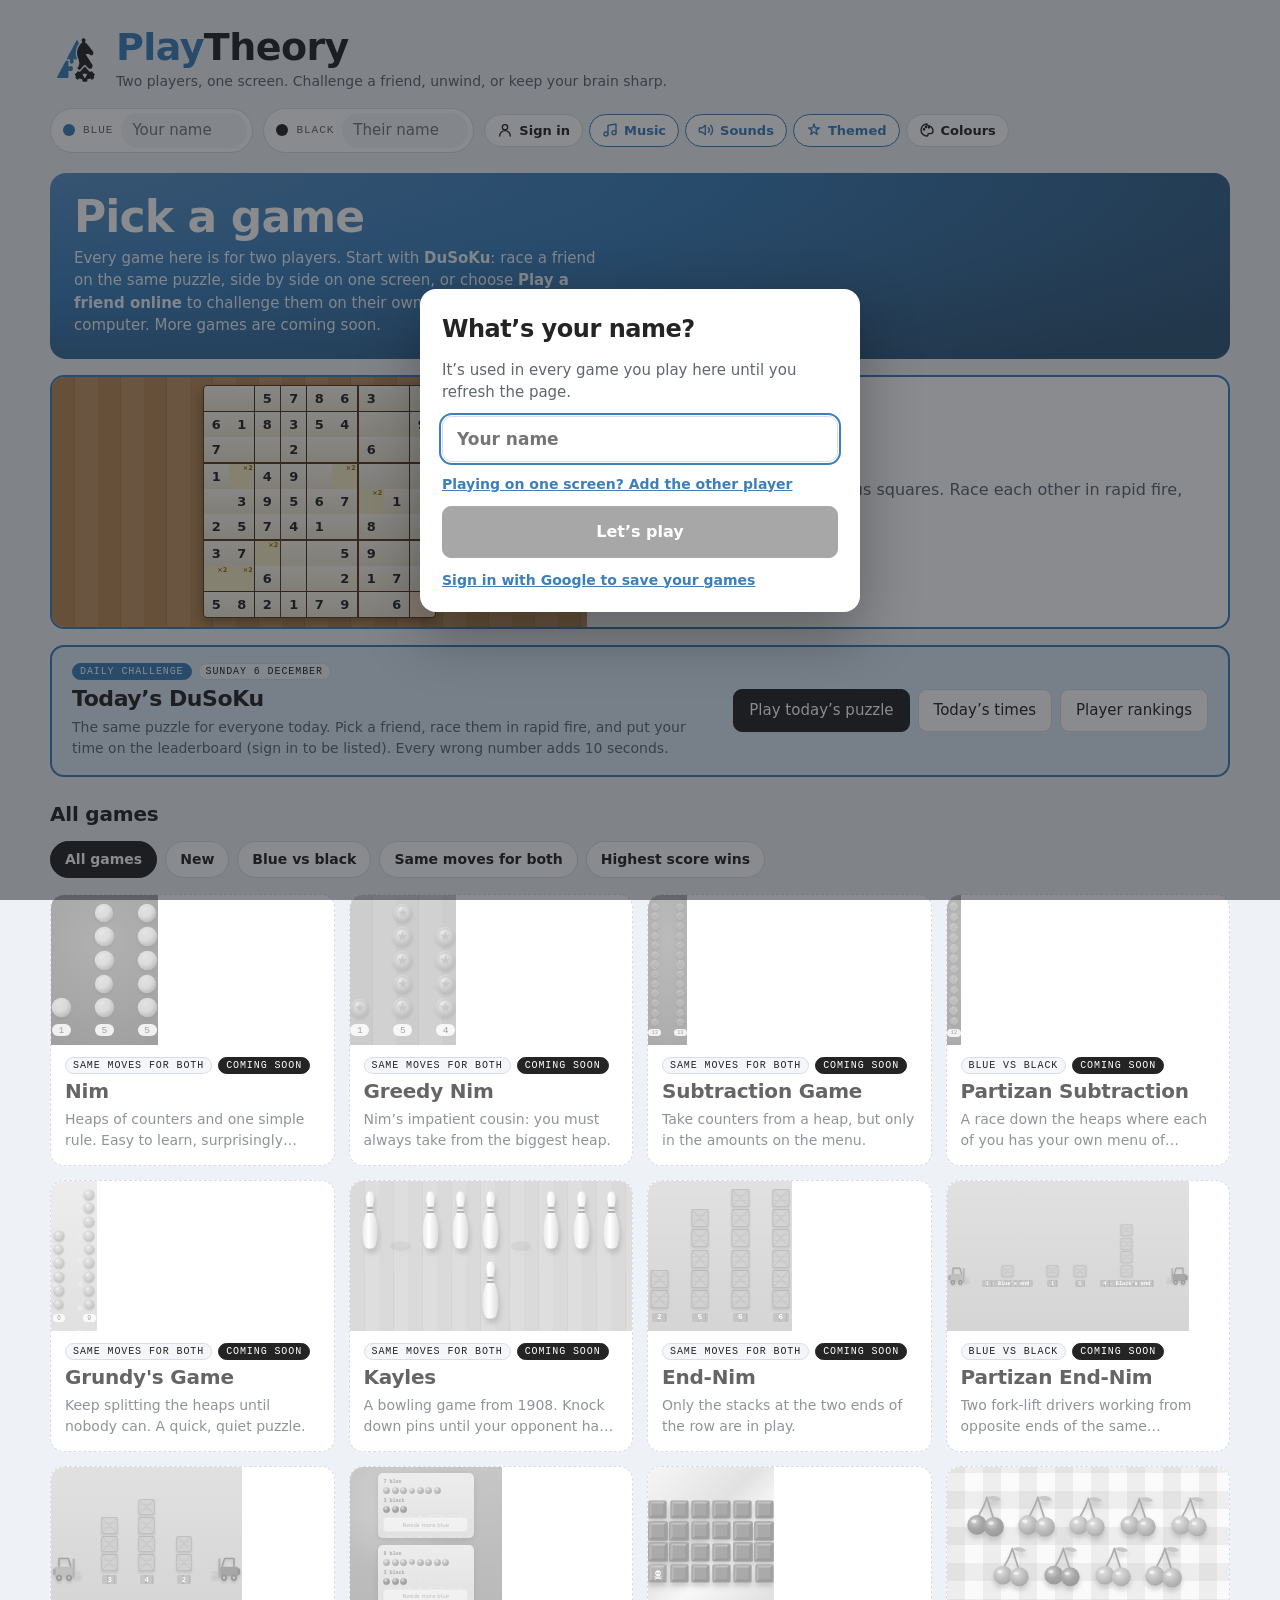
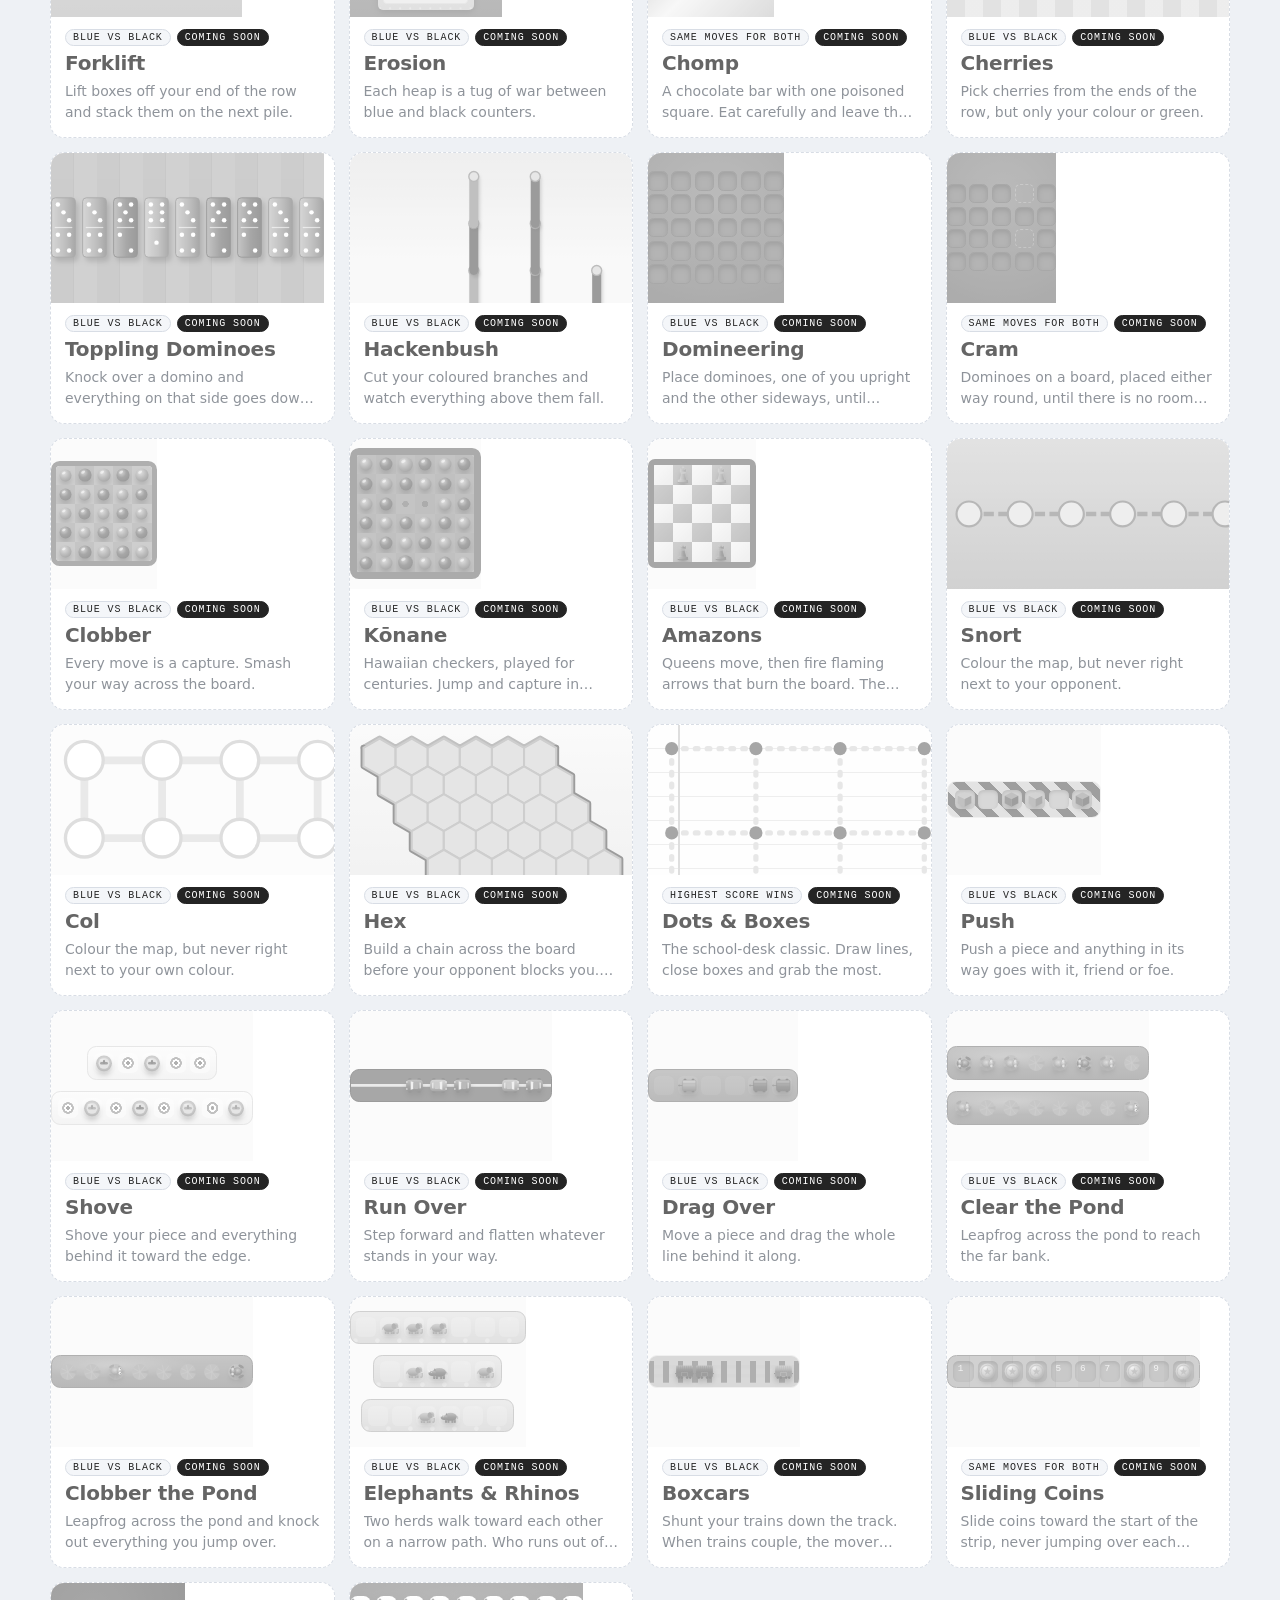
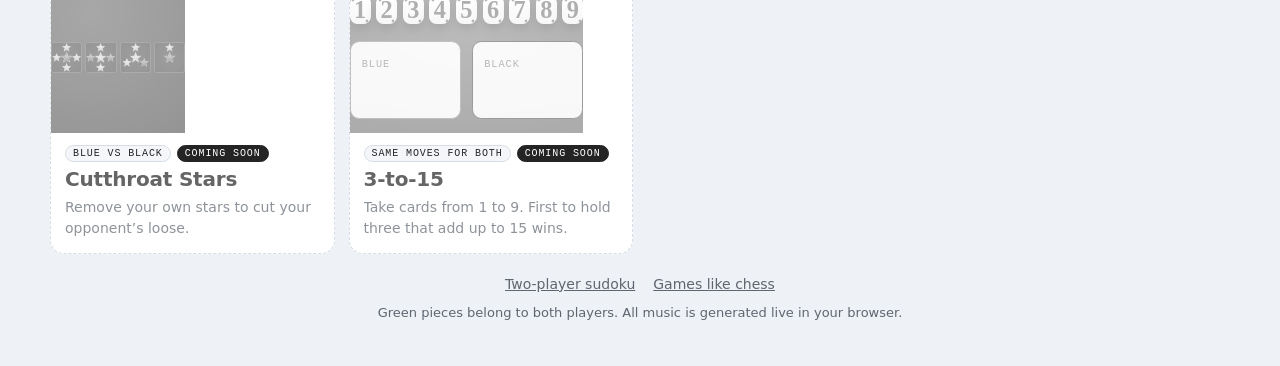
==== index.html @ 3b946e28 "Bump cache version Co-Authored-By: Claude Opus 5.5 <noreply@anthropic.com>" ====
<!doctype html>
<html lang="en">
<head>
<meta charset="utf-8">
<meta http-equiv="Content-Security-Policy" content="default-src 'self'; script-src 'self' https://cdn.jsdelivr.net/npm/firebase@10.12.2/ https://apis.google.com https://*.firebasedatabase.app https://www.google.com/recaptcha/ https://www.gstatic.com/recaptcha/; style-src 'self' 'unsafe-inline' https://fonts.googleapis.com; font-src https://fonts.gstatic.com; img-src 'self' data: blob: https://*.googleusercontent.com; connect-src 'self' https://*.googleapis.com https://*.firebasedatabase.app wss://*.firebasedatabase.app https://content-firebaseappcheck.googleapis.com; frame-src https://*.firebasedatabase.app https://www.google.com/recaptcha/ https://play-theory.firebaseapp.com https://apis.google.com; object-src 'none'; base-uri 'self'; form-action 'self'">
<meta name="viewport" content="width=device-width, initial-scale=1, viewport-fit=cover">
<title>PlayTheory: Multiplayer Sudoku and Two-Player Strategy Games Online</title>
<meta name="description" content="Play DuSoKu free: a two-player sudoku where you race a friend on the same puzzle, on one screen or online with a link. No sign-up. More strategy games coming soon.">
<link rel="canonical" href="https://playtheoryhq.com/">
<meta name="theme-color" content="#3C7FBC">
<meta property="og:type" content="website">
<meta property="og:site_name" content="PlayTheory">
<meta property="og:url" content="https://playtheoryhq.com/">
<meta property="og:title" content="PlayTheory: play sudoku against a friend">
<meta property="og:description" content="DuSoKu is a free two-player sudoku. Race a friend on the same puzzle, on one screen or online with a link.">
<meta property="og:image" content="https://playtheoryhq.com/og-image.png">
<meta property="og:image:width" content="1200">
<meta property="og:image:height" content="630">
<meta property="og:image:alt" content="A DuSoKu board with blue and black numbers from two players">
<meta name="twitter:card" content="summary_large_image">
<link rel="icon" href="/favicon.ico" sizes="48x48">
<link rel="icon" type="image/svg+xml" href="/favicon.svg">
<link rel="icon" type="image/png" href="/icon-192.png" sizes="192x192">
<link rel="apple-touch-icon" href="/apple-touch-icon.png">
<link rel="manifest" href="/site.webmanifest">
<script type="application/ld+json">
{"@context":"https://schema.org","@graph":[
 {"@type":"WebSite","@id":"https://playtheoryhq.com/#website","name":"PlayTheory","alternateName":["PlayTheory HQ","Play Theory","playtheoryhq.com"],"url":"https://playtheoryhq.com/","publisher":{"@id":"https://playtheoryhq.com/#org"}},
 {"@type":"Organization","@id":"https://playtheoryhq.com/#org","name":"PlayTheory","alternateName":"PlayTheory HQ","url":"https://playtheoryhq.com/","logo":{"@type":"ImageObject","url":"https://playtheoryhq.com/icon-512.png","width":512,"height":512}},
 {"@type":"VideoGame","name":"DuSoKu","url":"https://playtheoryhq.com/duo-sudoku/","description":"A free two-player sudoku. Race a friend on the same puzzle, on one screen or online with a link.","image":"https://playtheoryhq.com/img/duo-sudoku.png","gamePlatform":"Web browser","applicationCategory":"Game","playMode":"MultiPlayer","offers":{"@type":"Offer","price":"0","priceCurrency":"USD"},"publisher":{"@id":"https://playtheoryhq.com/#org"}}
]}
</script>
<link rel="preconnect" href="https://fonts.googleapis.com">
<link rel="preconnect" href="https://fonts.gstatic.com" crossorigin>
<link rel="stylesheet" href="https://fonts.googleapis.com/css2?family=IBM+Plex+Mono:wght@500&family=Nunito:wght@700;800;900&family=Nunito+Sans:opsz,wght@6..12,400;6..12,600;6..12,700&display=swap">
<link rel="stylesheet" href="css/style.css?v=202611092345">
<noscript><style>.loader{display:none}</style></noscript>
</head>
<body>
<div id="loader" class="loader" role="status" aria-live="polite" aria-label="Loading PlayTheory">
  <div class="ld-grid" aria-hidden="true"><i><b>5</b></i><i><b>3</b></i><i><b>7</b></i><i><b>6</b></i><i><b>9</b></i><i><b>1</b></i><i><b>8</b></i><i><b>4</b></i><i><b>2</b></i></div>
  <p class="ld-brand"><span class="wm-play">Play</span>Theory</p>
  <p class="ld-k">Did you know?</p>
  <p class="ld-fact" id="ldFact">Modern sudoku was invented in 1979 by Howard Garns, a retired architect from Indiana.</p>
</div>
<script src="js/loader.js?v=202611092345"></script>
<div class="app">
  <header class="top">
    <div class="brand">
      <svg xmlns="http://www.w3.org/2000/svg" viewBox="0 0 1024 1024" class="logo" aria-hidden="true" focusable="false">
<path d="M0 0 C4.87 2.14 6.81 5.46 9.19 10 C9.39 10.37 9.39 10.37 10.4 12.26 C11.95 15.16 13.48 18.08 15 21 C15.73 22.39 16.47 23.79 17.2 25.18 C19.25 29.07 21.29 32.97 23.32 36.87 C24.15 38.45 24.97 40.03 25.8 41.61 C26.98 43.87 28.15 46.13 29.32 48.39 C29.49 48.73 29.49 48.73 30.4 50.44 C32.75 55.06 34.88 59.26 33.23 64.4 C32.81 65.16 32.39 65.93 31.96 66.71 C31.49 67.57 31.02 68.44 30.54 69.32 C27.97 73.79 25.36 78.22 22.69 82.62 C17.71 90.95 13.13 99.33 8.94 108.07 C7.94 110.12 6.91 112.16 5.88 114.19 C2.23 121.35 -1.19 128.46 -4 136 C-4.45 137.13 -4.9 138.26 -5.36 139.43 C-14.83 163.51 -20.53 188.81 -23.64 214.45 C-24 217.01 -24.53 219.5 -25.07 222.03 C-26.4 229.15 -26.26 236.28 -26.21 243.5 C-26.19 245.86 -26.19 248.23 -26.19 250.6 C-26.16 261.87 -25.98 273.03 -23.52 284.07 C-22.99 287.08 -22.74 290.06 -22.5 293.09 C-21.11 310.13 -16.31 326.46 -10.77 342.56 C-10.49 343.37 -10.21 344.19 -9.92 345.03 C-8.53 349.07 -7.11 353.11 -5.65 357.13 C-5.13 358.62 -4.61 360.1 -4.09 361.59 C-3.83 362.26 -3.57 362.94 -3.31 363.63 C-2.18 366.94 -1.84 368.6 -3.12 371.9 C-5.26 374.29 -5.93 374.48 -9 375 C-10.89 375.1 -12.79 375.15 -14.68 375.16 C-15.25 375.16 -15.25 375.16 -18.14 375.19 C-19.37 375.2 -20.6 375.2 -21.87 375.21 C-24.47 375.24 -27.07 375.27 -29.68 375.3 C-33.78 375.34 -37.88 375.38 -41.99 375.4 C-45.95 375.43 -49.91 375.47 -53.87 375.52 C-55.09 375.53 -56.32 375.53 -57.58 375.53 C-68.4 375.69 -68.4 375.69 -73 379 C-75.88 383.33 -75.69 386.92 -75 392 C-73.91 395.16 -72.61 398.15 -71.25 401.2 C-66.22 412.5 -66.64 425.5 -71 437 C-76.57 447.87 -83.56 455.51 -95 460 C-105.34 463.24 -113.99 461.98 -124 458 C-130.44 454.51 -135.06 449.1 -139 443 C-139.35 442.46 -139.71 441.93 -140.07 441.38 C-143.69 435.21 -143.63 429.26 -143.56 422.25 C-143.57 421.7 -143.57 421.7 -143.63 418.91 C-143.62 411.67 -142.33 406.28 -139.14 399.78 C-136.98 394.49 -136.61 388.37 -138.82 383.02 C-142.01 378.51 -146.88 377.21 -152 376 C-155.68 375.61 -159.32 375.58 -163.02 375.59 C-163.53 375.59 -163.53 375.59 -166.11 375.56 C-170.45 375.52 -174.78 375.5 -179.11 375.49 C-182.29 375.47 -185.47 375.44 -188.64 375.41 C-189.62 375.41 -190.6 375.41 -191.61 375.42 C-192.07 375.41 -192.07 375.41 -194.37 375.38 C-194.77 375.38 -194.77 375.38 -196.8 375.38 C-199.61 374.9 -200.98 374 -203 372 C-203.45 363.15 -198.81 355.62 -194.94 347.94 C-194.29 346.62 -193.64 345.3 -192.99 343.99 C-191.34 340.65 -189.68 337.33 -188.01 334.01 C-186.33 330.67 -184.66 327.32 -182.98 323.98 C-182.82 323.65 -182.82 323.65 -181.98 321.97 C-180.02 318.05 -178.07 314.11 -176.13 310.18 C-168.87 295.44 -161.43 280.9 -153.22 266.65 C-149.63 260.4 -146.22 254.05 -142.81 247.69 C-137.76 238.25 -132.63 228.87 -127.41 219.53 C-125.77 216.59 -124.14 213.65 -122.51 210.7 C-121.89 209.58 -121.27 208.46 -120.62 207.31 C-119.65 205.55 -118.68 203.79 -117.7 202.04 C-114.51 196.27 -111.31 190.51 -107.99 184.81 C-98.9 169.15 -90.76 153.01 -82.58 136.86 C-81.58 134.89 -80.58 132.91 -79.57 130.94 C-79.09 129.99 -78.61 129.03 -78.11 128.05 C-74.7 121.33 -71.19 114.65 -67.61 108.02 C-66.1 105.18 -64.66 102.32 -63.25 99.44 C-58.97 90.79 -54.25 82.38 -49.61 73.93 C-48.03 71.06 -46.47 68.19 -44.91 65.32 C-40.64 57.49 -36.38 49.65 -32.01 41.87 C-28.47 35.55 -25.06 29.2 -21.88 22.69 C-10.31 -0.89 -10.31 -0.89 0 0 Z " class="mk-b" transform="translate(534,123)"/>
<path d="M0 0 C0.87 -0.01 1.73 -0.01 2.63 -0.02 C4.46 -0.03 6.3 -0.03 8.13 -0.04 C10.93 -0.05 13.72 -0.08 16.52 -0.11 C18.3 -0.12 20.09 -0.12 21.88 -0.12 C22.7 -0.14 23.53 -0.15 24.39 -0.16 C29.72 -0.14 33.52 0.57 38.2 3.2 C39.44 7.05 39.24 9.92 38.71 13.91 C37.88 21.17 38.01 28.47 38.02 35.77 C38.02 36.57 38.02 37.37 38.02 38.2 C38.03 53.19 38.48 68.16 39.08 83.14 C39.12 84.19 39.16 85.24 39.2 86.33 C39.31 89.34 39.44 92.35 39.57 95.36 C39.6 96.25 39.64 97.14 39.67 98.06 C39.98 104.57 40.33 110.1 44.83 115.14 C48.06 117.12 50.13 118.01 53.94 117.75 C58.81 116.57 62.97 113.8 67.2 111.2 C69.01 110.1 70.83 108.99 72.64 107.89 C73.42 107.4 74.21 106.91 75.01 106.4 C81.44 102.88 89.99 103.21 96.96 104.85 C109.08 109.3 116.68 118.04 122.81 129.11 C126.35 137.14 126.65 144.76 126.7 153.45 C126.71 154.55 126.72 155.66 126.72 156.79 C126.5 171.04 121.37 184.95 111.2 195.2 C101.61 202.52 93.25 205.3 81.2 204.2 C73.68 202.55 66.98 199.78 60.2 196.2 C54.74 194.48 48.88 194.8 43.27 195.64 C39.8 198.26 39.13 202.07 38.2 206.2 C37.82 210.41 37.86 214.58 37.93 218.8 C37.93 220.04 37.94 221.27 37.94 222.54 C37.96 225.2 37.98 227.86 38.01 230.52 C38.05 234.73 38.07 238.94 38.09 243.16 C38.14 253.61 38.22 264.06 38.3 274.51 C38.37 282.65 38.43 290.79 38.46 298.93 C38.47 303.12 38.51 307.3 38.56 311.48 C38.59 314.7 38.6 317.91 38.61 321.12 C38.63 322.28 38.65 323.43 38.67 324.62 C38.66 332.41 38.66 332.41 36.37 336.4 C32.3 339.8 28.09 339.35 23.06 339.34 C22.64 339.34 22.64 339.34 20.51 339.34 C17.68 339.35 14.86 339.35 12.03 339.35 C10.01 339.35 7.99 339.35 5.97 339.36 C0.47 339.37 -5.03 339.37 -10.53 339.37 C-15.12 339.37 -19.71 339.38 -24.3 339.38 C-35.12 339.39 -45.94 339.39 -56.76 339.39 C-67.93 339.39 -79.1 339.4 -90.28 339.41 C-99.86 339.43 -109.44 339.43 -119.03 339.43 C-124.75 339.43 -130.48 339.43 -136.21 339.45 C-141.6 339.45 -146.98 339.45 -152.37 339.45 C-154.35 339.45 -156.32 339.45 -158.3 339.45 C-161 339.46 -163.7 339.46 -166.4 339.45 C-167.18 339.46 -167.97 339.46 -168.77 339.47 C-174.2 339.43 -177.91 338.83 -182.05 335.27 C-185.25 331.49 -185.18 327.99 -184.8 323.2 C-182.26 315.23 -178.17 307.83 -174.3 300.45 C-173.67 299.26 -173.05 298.07 -172.43 296.88 C-168.07 288.53 -163.59 280.25 -159.06 271.99 C-155.48 265.48 -152.01 258.93 -148.57 252.35 C-146.01 247.48 -143.4 242.64 -140.74 237.82 C-134.89 227.22 -129.31 216.49 -123.8 205.7 C-117.46 193.31 -110.98 181.01 -104.24 168.83 C-101.59 164.01 -98.98 159.17 -96.36 154.33 C-95.26 152.3 -94.16 150.27 -93.06 148.23 C-92.52 147.23 -91.98 146.23 -91.42 145.19 C-89.85 142.31 -88.29 139.43 -86.72 136.55 C-74.89 114.81 -63.3 92.94 -51.92 70.95 C-47.54 62.5 -43.06 54.1 -38.48 45.76 C-33.51 36.7 -28.64 27.59 -23.78 18.48 C-23.18 17.35 -22.57 16.21 -21.95 15.04 C-21.41 14.04 -20.88 13.03 -20.32 11.99 C-15 2.27 -11.17 0.06 0 0 Z " class="mk-b" transform="translate(324.796875,526.796875)"/>
<path d="M0 0 C6.89 6.09 11.62 14.56 13.88 23.44 C13.92 24.61 13.96 25.79 14 27 C14.02 27.49 14.02 27.49 14.11 29.96 C14.41 43.52 11.53 52.71 4 64 C3.44 66.81 3.44 66.81 4 70 C7.81 74.63 13.5 77.78 18.39 81.15 C22.75 84.24 26.88 87.59 31 91 C31.71 91.59 32.43 92.18 33.16 92.78 C37.11 96.13 40.56 99.64 43.9 103.59 C46.06 106.07 48.3 108.46 50.57 110.84 C57.01 117.67 62.9 124.76 68.61 132.2 C71.03 135.33 73.52 138.41 76 141.5 C78.99 145.22 81.96 148.94 84.89 152.71 C88.97 157.96 93.03 163.12 97.56 168 C101.55 172.33 104.9 176.94 108.27 181.75 C112.23 187.41 116.56 192.71 121 198 C125.63 203.57 130.15 209.16 134.44 215 C138.2 220.08 142.29 224.71 146.58 229.34 C149.61 232.67 152.42 236.12 155.18 239.68 C156.33 241.14 157.5 242.58 158.72 243.98 C166.38 253.11 166.47 264.69 166.34 276.08 C166.31 278.2 166.32 280.31 166.32 282.42 C166.3 293.79 165.59 303.06 158 312 C149.49 320.22 139.55 322.69 128 322.56 C126.98 322.59 125.97 322.61 124.92 322.63 C115.12 322.62 107.81 319.32 100.75 312.5 C100.34 312.11 100.34 312.11 98.26 310.16 C97.89 309.8 97.89 309.8 96 308 C84.44 297.68 64.5 299.81 49.56 298.9 C47.94 298.8 46.33 298.7 44.72 298.59 C42.42 298.44 40.12 298.3 37.82 298.17 C37.14 298.12 36.45 298.08 35.75 298.03 C31.12 297.79 27.33 298.35 23 300 C21.08 302.88 20.37 304.41 20.52 307.84 C21.68 313.1 25.1 317.54 28 322 C28.53 322.81 29.05 323.62 29.59 324.46 C32.09 328.29 34.59 332.12 37.09 335.94 C43.08 345.07 48.84 354.33 54.55 363.64 C60.83 373.86 67.26 383.96 73.82 394 C79.5 402.71 85 411.54 90.49 420.38 C93.41 425.07 96.37 429.74 99.34 434.4 C100.85 436.77 102.36 439.15 103.85 441.53 C108.94 449.62 114.08 457.68 119.31 465.69 C124.83 474.14 130.2 482.68 135.53 491.25 C139.78 498.09 144.11 504.87 148.59 511.56 C153.18 518.53 155.97 524.54 155 533 C154.4 535.84 153.48 538.48 152.44 541.19 C152.14 541.97 151.85 542.74 151.55 543.55 C148.27 551.87 144.3 559.87 140.31 567.88 C140.15 568.21 140.15 568.21 139.31 569.89 C138.36 571.8 137.4 573.71 136.43 575.62 C136.14 576.17 136.14 576.17 134.72 578.98 C131.65 584.38 128.94 587.88 123 590 C114.76 591.09 106.43 591.21 98.12 591.25 C97.04 591.27 95.95 591.29 94.83 591.31 C93.77 591.32 92.72 591.32 91.63 591.33 C90.69 591.34 89.75 591.35 88.79 591.36 C81.77 590.46 77.6 586.02 72.88 581.21 C72.22 580.54 71.55 579.88 70.87 579.19 C69.47 577.79 68.08 576.38 66.69 574.97 C64.58 572.83 62.46 570.7 60.34 568.58 C58.98 567.2 57.62 565.83 56.25 564.46 C55.94 564.14 55.94 564.14 54.37 562.56 C50.06 558.19 46 553.64 42 549 C36.36 542.66 30.65 536.4 24.9 530.17 C22.87 527.96 20.87 525.73 18.88 523.49 C18.36 522.91 17.83 522.32 17.3 521.72 C16.3 520.61 15.31 519.49 14.32 518.36 C10.91 514.59 7.6 512.22 3 510 C-2.01 509.76 -4.73 510.42 -8.56 513.62 C-10.06 515.06 -11.54 516.53 -13 518 C-14.17 519.14 -15.35 520.28 -16.52 521.41 C-23.07 527.8 -29.22 534.26 -34.89 541.45 C-37.91 545.1 -41.28 548.36 -44.67 551.68 C-47.29 554.29 -49.7 557.02 -52.11 559.82 C-54.42 562.49 -56.8 565.09 -59.19 567.69 C-59.65 568.19 -60.11 568.7 -60.59 569.22 C-63.1 571.94 -65.61 574.66 -68.13 577.38 C-74.54 584.3 -80.86 591.28 -86.95 598.49 C-87.22 598.81 -87.22 598.81 -88.56 600.39 C-89.62 601.65 -90.68 602.91 -91.74 604.17 C-96.73 610.05 -96.73 610.05 -100 612 C-107.19 612.29 -112.35 607.99 -118 604 C-118.74 603.48 -119.48 602.96 -120.24 602.43 C-122.76 600.65 -125.26 598.86 -127.75 597.06 C-128.55 596.49 -129.36 595.92 -130.19 595.33 C-135.87 591.16 -141.79 586.43 -145 580 C-145.71 572.76 -142.95 568.43 -138.59 562.99 C-138.38 562.74 -138.38 562.74 -137.3 561.48 C-115.24 535.46 -108 500.94 -110.16 467.58 C-110.79 459.85 -111.97 452.46 -114.23 445.02 C-115.02 441.91 -115.49 438.86 -115.92 435.69 C-118.84 414.54 -126.35 394.74 -133.91 374.88 C-135.68 370.2 -137.33 365.48 -138.99 360.76 C-139.92 358.22 -140.97 355.78 -142.06 353.31 C-144.9 346.39 -146.03 338.94 -147.45 331.63 C-147.84 329.76 -148.28 327.9 -148.74 326.05 C-150.9 317.48 -151.78 309.05 -152.25 300.25 C-152.27 299.89 -152.27 299.89 -152.37 298.09 C-153.09 285.52 -152.99 273.1 -152.16 260.54 C-152.02 258.32 -151.93 256.12 -151.88 253.9 C-151.5 243.47 -149.05 233.63 -146.6 223.54 C-145.79 220.12 -145.12 216.69 -144.44 213.25 C-143.42 208.44 -142.04 204.06 -140.1 199.55 C-138.83 196.61 -137.7 193.62 -136.56 190.62 C-136.35 190.07 -136.35 190.07 -135.26 187.25 C-134.49 185.27 -133.73 183.28 -132.99 181.28 C-123.99 158.11 -109.39 137.25 -94.3 117.69 C-93.18 116.23 -92.07 114.77 -90.96 113.31 C-81.51 101.11 -70.46 89.29 -58.69 79.31 C-53.38 74.69 -53.38 74.69 -52 71 C-51.91 66.29 -53.16 63.54 -55.81 59.81 C-63.98 48.06 -64.81 34.26 -62.38 20.46 C-59.36 10.02 -52.28 1.57 -43 -4 C-27.83 -11.91 -13.72 -10.01 0 0 Z " class="mk-c" transform="translate(686,95)"/>
<path d="M0 0 C8 2.08 12.99 9.93 17.9 16.11 C20.5 19.26 23.31 22.08 26.23 24.93 C28.72 27.41 31.01 30.04 33.3 32.71 C35.24 34.95 37.24 37.13 39.25 39.31 C43.73 44.27 47.92 49.44 52.11 54.64 C57.16 60.89 62.36 66.99 67.62 73.07 C69.71 75.49 71.8 77.93 73.88 80.37 C75.39 82.14 76.91 83.9 78.43 85.67 C80.04 87.55 81.64 89.43 83.22 91.33 C87.16 96.01 90.83 99.74 96.81 101.69 C109.1 102.15 119.75 96.42 129.92 90.07 C132.12 88.81 132.12 88.81 135 88.69 C142.45 91.37 147.06 99.14 151.86 105.11 C154.49 108.25 157.32 111.09 160.25 113.95 C162 115.69 163.6 117.49 165.19 119.38 C172.92 128.36 181.56 136.81 190.61 144.46 C194.34 147.79 196.87 150.98 197.56 155.94 C196.65 164.01 189.52 169.7 184.18 175.42 C179.86 180.46 178.49 184.01 178.62 190.58 C179.23 194.47 180.57 197.85 182.12 201.44 C186.83 212.42 186.83 212.42 185.12 217.81 C183.28 221.03 180.85 223.32 178.12 225.81 C177.65 226.24 177.18 226.68 176.69 227.12 C143.5 257.12 143.5 257.12 133.12 257.81 C128.49 255.88 125.94 252.39 123.06 248.44 C122.22 247.3 121.37 246.17 120.53 245.04 C120.33 244.77 120.33 244.77 119.31 243.39 C113.71 235.91 113.71 235.91 110.12 234.81 C104.44 234.52 100 235.2 94.62 237.12 C89.16 238.97 83.89 240.31 78.19 241.25 C72.21 242.25 66.55 243.78 60.81 245.75 C60.09 245.99 59.37 246.23 58.62 246.48 C54.67 247.9 52.16 249.07 50.12 252.81 C49.04 256.08 48.97 258.58 48.91 262.02 C48.89 263.25 48.86 264.47 48.83 265.74 C48.78 268.32 48.73 270.9 48.7 273.48 C48.66 274.71 48.63 275.94 48.6 277.21 C48.58 278.33 48.56 279.45 48.54 280.61 C47.9 285.51 46.24 288.78 42.62 292.12 C38.51 294.9 35.33 294.94 30.47 294.96 C30.13 294.96 30.13 294.96 28.43 294.97 C26.21 294.98 23.99 294.98 21.77 294.98 C20.22 294.98 18.67 294.99 17.12 294.99 C13.87 295 10.62 295 7.38 295 C3.23 295 -0.92 295.01 -5.07 295.03 C-8.27 295.04 -11.47 295.04 -14.67 295.04 C-16.2 295.04 -17.73 295.05 -19.26 295.05 C-21.41 295.06 -23.56 295.06 -25.7 295.06 C-26.92 295.06 -28.14 295.06 -29.4 295.06 C-34.43 294.7 -38.55 294.13 -42.19 290.5 C-46.12 283.55 -45.88 274.32 -46.31 266.56 C-47.08 255.34 -47.08 255.34 -49.88 250.81 C-52.5 249.14 -53.95 248.52 -56.88 247.81 C-57.76 247.58 -58.64 247.36 -59.54 247.12 C-61.57 246.61 -63.6 246.11 -65.63 245.63 C-68.92 244.8 -72.14 243.83 -75.38 242.81 C-80.58 241.18 -85.8 239.81 -91.1 238.54 C-93.66 237.87 -96.08 237.05 -98.56 236.12 C-103.06 234.62 -107.19 233.68 -111.88 234.81 C-118.07 238.43 -122.38 244.68 -126.7 250.26 C-128.97 252.92 -130.89 254.97 -133.88 256.81 C-139.54 256.98 -143.08 253.85 -147.31 250.5 C-147.66 250.23 -147.66 250.23 -149.41 248.88 C-151.57 247.21 -153.73 245.51 -155.88 243.81 C-156.22 243.54 -156.22 243.54 -157.95 242.18 C-182.23 223.1 -182.23 223.1 -184.88 217.81 C-185.52 210.82 -183.1 205.81 -180.36 199.57 C-177.95 193.8 -176.35 188.55 -178.84 182.45 C-182.73 177.07 -187.03 172.2 -191.61 167.39 C-195.34 163.15 -197.63 159.76 -197.33 153.91 C-195.79 146.85 -189.09 142.07 -183.97 137.51 C-172.31 127.03 -161.91 114.97 -151.58 103.2 C-140.08 90.19 -140.08 90.19 -135.24 89.36 C-130.42 90.01 -126.92 92.28 -122.75 94.69 C-114.22 99.38 -106.21 103.34 -96.25 101.12 C-90 98.56 -86.03 92.92 -81.88 87.81 C-81.09 86.85 -80.3 85.88 -79.49 84.89 C-77.98 83.03 -76.47 81.17 -74.96 79.31 C-72.63 76.52 -70.14 73.99 -67.54 71.46 C-65.21 69.15 -63.1 66.67 -60.96 64.18 C-58.31 61.18 -55.6 58.24 -52.88 55.31 C-49.66 51.85 -46.46 48.39 -43.38 44.81 C-39.77 40.65 -36.02 36.63 -32.28 32.59 C-29.6 29.7 -26.95 26.79 -24.38 23.81 C-21.25 20.21 -18.04 16.69 -14.81 13.19 C-14.57 12.92 -14.57 12.92 -13.31 11.55 C-11.84 9.96 -10.36 8.39 -8.88 6.81 C-8.35 6.25 -7.82 5.69 -7.27 5.11 C-3.22 0.91 -3.22 0.91 0 0 Z M-44.88 142.81 C-45.4 148.3 -44.38 151.62 -41.81 156.44 C-41.47 157.1 -41.12 157.76 -40.77 158.43 C-39.96 159.98 -39.15 161.52 -38.33 163.06 C-36.65 166.24 -35 169.44 -33.36 172.64 C-27.7 183.63 -22 194.61 -16.25 205.56 C-15.87 206.28 -15.5 207 -15.11 207.74 C-14.4 209.08 -13.69 210.43 -12.97 211.77 C-12.18 213.24 -11.4 214.73 -10.63 216.22 C-10.21 217.02 -9.79 217.82 -9.35 218.64 C-8.97 219.37 -8.6 220.09 -8.21 220.84 C-6.68 223.11 -5.19 224.37 -2.88 225.81 C0.06 226.31 0.06 226.31 3.12 225.81 C8.55 221.5 11.26 215.54 14.44 209.5 C15.04 208.37 15.64 207.25 16.25 206.09 C21.87 195.49 27.22 184.77 32.53 174.02 C32.85 173.38 33.16 172.74 33.49 172.08 C34.11 170.82 34.74 169.55 35.36 168.29 C36.88 165.21 38.46 162.18 40.15 159.19 C40.79 158.05 41.44 156.91 42.1 155.74 C42.39 155.24 42.39 155.24 43.86 152.71 C45.28 149.47 45.47 147.31 45.12 143.81 C43.35 140.68 42.6 139.97 39.12 138.81 C34.84 138.59 31.8 138.62 27.64 139.81 C22.59 141.09 17.7 141.1 12.53 141.08 C12.03 141.08 12.03 141.08 9.52 141.08 C7.43 141.09 5.34 141.08 3.25 141.07 C0.07 141.06 -3.11 141.07 -6.3 141.09 C-8.34 141.08 -10.37 141.08 -12.41 141.08 C-13.36 141.08 -14.3 141.09 -15.27 141.09 C-20.55 141.05 -24.87 140.48 -29.88 138.81 C-35.75 138.08 -40.98 137.75 -44.88 142.81 Z " class="mk-c" transform="translate(685.875,643.1875)"/>
</svg>
      <div>
        <h1><span class="wm-play">Play</span>Theory</h1>
        <p class="tag">Two players, one screen. Challenge a friend, unwind, or keep your brain sharp.</p>
      </div>
    </div>
    <div class="top-right">
      <div class="players">
        <label class="pl pL"><span class="dot"></span><span class="role">Blue</span><input id="nameL" placeholder="Your name" maxlength="16" autocomplete="off"></label>
        <label class="pl pR"><span class="dot"></span><span class="role">Black</span><input id="nameR" placeholder="Their name" maxlength="16" autocomplete="off"></label>
      </div>
      <div class="sound">
        <button class="tog acct" id="accountBtn" type="button" aria-haspopup="dialog" aria-label="Sign in to save your games"><span class="tlabel">Sign in</span></button>
        <button class="tog net-tog" id="onlineBtn" type="button" hidden aria-pressed="false" aria-label="Play online" aria-haspopup="dialog"><svg viewBox="0 0 24 24" fill="none" stroke="currentColor" stroke-width="2" stroke-linecap="round" stroke-linejoin="round" aria-hidden="true"><path d="M10 13a5 5 0 0 0 7.5.5l3-3a5 5 0 0 0-7-7l-1.7 1.7"/><path d="M14 11a5 5 0 0 0-7.5-.5l-3 3a5 5 0 0 0 7 7l1.7-1.7"/></svg><span class="tlabel">Play online</span></button>
        <button class="tog" id="musicBtn" type="button" aria-label="Music" aria-pressed="true"><svg class="on" viewBox="0 0 24 24" fill="none" stroke="currentColor" stroke-width="2" stroke-linecap="round" stroke-linejoin="round" aria-hidden="true"><path d="M9 18V5l12-2v13"/><circle cx="6" cy="18" r="3"/><circle cx="18" cy="16" r="3"/></svg><svg class="off" viewBox="0 0 24 24" fill="none" stroke="currentColor" stroke-width="2" stroke-linecap="round" stroke-linejoin="round" aria-hidden="true"><path d="M9 18V5l12-2v13"/><circle cx="6" cy="18" r="3"/><circle cx="18" cy="16" r="3"/><path d="M3 3l18 18"/></svg><span class="tlabel">Music</span></button>
        <button class="tog" id="sfxBtn" type="button" aria-label="Sounds" aria-pressed="true"><svg class="on" viewBox="0 0 24 24" fill="none" stroke="currentColor" stroke-width="2" stroke-linecap="round" stroke-linejoin="round" aria-hidden="true"><path d="M11 5 6 9H2v6h4l5 4V5z"/><path d="M15.5 8.5a5 5 0 0 1 0 7"/><path d="M19 5a10 10 0 0 1 0 14"/></svg><svg class="off" viewBox="0 0 24 24" fill="none" stroke="currentColor" stroke-width="2" stroke-linecap="round" stroke-linejoin="round" aria-hidden="true"><path d="M11 5 6 9H2v6h4l5 4V5z"/><path d="m23 9-6 6"/><path d="m17 9 6 6"/></svg><span class="tlabel">Sounds</span></button>
        <button class="tog" id="lookBtn" type="button" aria-label="Themed boards" aria-pressed="true" title="Themed boards: pieces drawn as trains, frogs, queens and more. Turn off for the simple look."><svg class="on" viewBox="0 0 24 24" fill="none" stroke="currentColor" stroke-width="2" stroke-linecap="round" stroke-linejoin="round" aria-hidden="true"><path d="m12 3 1.9 5.8L20 9l-4.9 3.6L17 18.5 12 15l-5 3.5 1.9-5.9L4 9l6.1-.2z"/></svg><svg class="off" viewBox="0 0 24 24" fill="none" stroke="currentColor" stroke-width="2" stroke-linecap="round" stroke-linejoin="round" aria-hidden="true"><circle cx="12" cy="12" r="5"/></svg><span class="tlabel">Themed</span></button>
        <button class="tog" id="colorBtn" type="button" aria-haspopup="dialog" title="Board colours: pick the colours for the board"><svg viewBox="0 0 24 24" fill="none" stroke="currentColor" stroke-width="2" stroke-linecap="round" stroke-linejoin="round" aria-hidden="true"><path d="M12 3a9 9 0 1 0 0 18c1.1 0 1.7-.9 1.4-1.8-.3-.9.3-1.7 1.2-1.7H17a4 4 0 0 0 4-4c0-5-4-8.5-9-8.5z"/><circle cx="7.5" cy="11" r="1"/><circle cx="10.5" cy="7.5" r="1"/><circle cx="15" cy="8" r="1"/></svg><span class="tlabel">Colours</span></button>
      </div>
    </div>
  </header>

  <section id="home" class="home" aria-labelledby="homeTitle" hidden>
    <div class="home-hero">
      <div>
        <h2 id="homeTitle">Pick a game</h2>
        <p>Every game here is for two players. Start with <b>DuSoKu</b>: race a friend on the same puzzle, side by side on one screen, or choose <b>Play a friend online</b> to challenge them on their own device, or play the computer. More games are coming soon.</p>
      </div>
      <button class="btn big surprise" id="surprise" type="button"><svg viewBox="0 0 24 24" fill="none" stroke="currentColor" stroke-width="2" stroke-linecap="round" stroke-linejoin="round" aria-hidden="true"><rect x="3" y="3" width="18" height="18" rx="3"/><circle cx="8" cy="8" r="1.3" fill="currentColor"/><circle cx="16" cy="16" r="1.3" fill="currentColor"/><circle cx="12" cy="12" r="1.3" fill="currentColor"/></svg>Surprise me</button>
    </div>
    <div class="featured" id="featured" aria-label="Featured game"></div>
    <div class="daily" id="daily" aria-label="Daily challenge"></div>
    <h2 class="home-sub">All games</h2>
    <div class="filters" id="filters" role="group" aria-label="Show games"></div>
    <div class="cards" id="cards"></div>
  </section>

  <nav class="crumb" id="crumb" hidden><button class="btn small back" id="homeBtn" type="button">← All games</button></nav>
  <main class="table" id="table" hidden>
    <aside class="rules" id="rules" aria-labelledby="gName">
      <div class="sheet-head" id="sheetHead"><span class="grab" aria-hidden="true"></span><button class="btn small" id="sheetClose" type="button">Back to the board</button></div>
      <div class="meta"><span id="gKind" class="chip"></span><span id="gRef" class="ref"></span></div>
      <h2 id="gName"></h2>
      <p id="gBlurb" class="blurb"></p>
      <h3>Rules</h3>
      <ol id="gRules"></ol>
      <p id="gWin" class="win"></p>
      <div class="demo">
        <h3>Watch a round</h3>
        <div id="demoBox" class="demo-box" aria-hidden="true"></div>
        <div id="demoCap" class="demo-cap" aria-live="off"></div>
      </div>
      <div class="pick">
        <label for="gameSel">Switch game</label>
        <select id="gameSel"></select>
      </div>
    </aside>

    <section class="play" id="play" aria-label="Game board">
      <div id="intro" class="intro" hidden></div>
      <button class="btn small focus-exit" id="focusExit" type="button">← Exit game</button>
      <button class="btn small focus-look" id="focusLook" type="button" aria-haspopup="dialog" aria-label="Board colours"><svg viewBox="0 0 24 24" fill="none" stroke="currentColor" stroke-width="2" stroke-linecap="round" stroke-linejoin="round" aria-hidden="true"><path d="M12 3a9 9 0 1 0 0 18c1.1 0 1.7-.9 1.4-1.8-.3-.9.3-1.7 1.2-1.7H17a4 4 0 0 0 4-4c0-5-4-8.5-9-8.5z"/><circle cx="7.5" cy="11" r="1"/><circle cx="10.5" cy="7.5" r="1"/><circle cx="15" cy="8" r="1"/></svg><span>Colours</span></button>
      <div id="netBar" class="netbar" hidden></div>
      <div class="bar">
        <div id="turn" class="turn" aria-live="polite"></div>
        <button class="btn small how" id="howBtn" type="button" aria-controls="rules"><svg viewBox="0 0 24 24" fill="none" stroke="currentColor" stroke-width="2" stroke-linecap="round" stroke-linejoin="round" aria-hidden="true"><path d="M2 4h6a4 4 0 0 1 4 4v13a3 3 0 0 0-3-3H2z"/><path d="M22 4h-6a4 4 0 0 0-4 4v13a3 3 0 0 1 3-3h7z"/></svg>How to play</button>
        <div class="first" role="group" aria-label="Who moves first">
          <span>First move</span>
          <button class="seg" id="f0" type="button">Blue</button>
          <button class="seg" id="f1" type="button">Black</button>
        </div>
      </div>
      <div id="result" class="result" hidden></div>
      <div id="board" class="board"></div>
      <p id="hint" class="hint"></p>
      <div class="controls">
        <button class="btn" id="undo" type="button">Undo</button>
        <button class="btn" id="restart" type="button">New position</button>
        <span id="nowPlaying" class="nowplaying"><span class="eq" aria-hidden="true"><i></i><i></i><i></i></span><span id="npText"></span></span>
        <button class="btn primary" id="next" type="button">Choose another game</button>
      </div>
    </section>
  </main>
  <div id="scrim" class="scrim" hidden></div>
  <dialog id="nameDlg" class="dlg" aria-label="Who is playing?"><form id="nameForm" class="dlg-body name-form" method="dialog"></form></dialog>
  <dialog id="onlineDlg" class="dlg" aria-label="Play online"><div id="onlineBody" class="dlg-body"></div></dialog>
  <dialog id="accountDlg" class="dlg" aria-label="Your account"><div id="accountBody" class="dlg-body"></div></dialog>
  <dialog id="dailyDlg" class="dlg" aria-label="Daily leaderboard"><div id="dailyBody" class="dlg-body"></div></dialog>
  <dialog id="lookDlg" class="dlg" aria-label="Board colours"><div id="lookBody" class="dlg-body"></div></dialog>
  <dialog id="reviewDlg" class="dlg rv-dlg" aria-label="Game review"><div id="reviewBody" class="dlg-body"></div></dialog>
  <dialog id="rankDlg" class="dlg" aria-label="Player rankings"><div id="rankBody" class="dlg-body"></div></dialog>
  <footer><nav class="foot-links" aria-label="More about PlayTheory"><a href="/duo-sudoku/">Two-player sudoku</a><a href="/games-like-chess/">Games like chess</a></nav>Green pieces belong to both players. All music is generated live in your browser.</footer>
</div>
<script src="js/util.js?v=202611092345"></script>
<script src="js/views.js?v=202611092345"></script>
<script src="js/fx.js?v=202611092345"></script>
<script src="js/mascot.js?v=202611092345"></script>
<script src="js/audio.js?v=202611092345"></script>
<script src="js/games.js?v=202611092345"></script>
<script src="js/sdkbot.js?v=202611092345"></script>
<script src="js/skins.js?v=202611092345"></script>
<script src="js/demo.js?v=202611092345"></script>
<script src="js/firebase-config.js?v=202611092345"></script>
<script src="js/online.js?v=202611092345"></script>
<script src="js/account.js?v=202611092345"></script>
<script src="js/daily.js?v=202611092345"></script>
<script src="js/rating.js?v=202611092345"></script>
<script src="js/review.js?v=202611092345"></script>
<script src="js/app.js?v=202611092345"></script>
</body>
</html>
---- css/style.css ----
/* Layout: a game table. Rules card on the left, the board on the right; stacks to one column on phones.
   Brand: PlayTheory blue #3C7FBC and charcoal #242424. Left plays blue, Right plays charcoal.
   Deliberately light-only: charcoal pieces need a light table to read. */
:root{
  --brand-blue:#3C7FBC; --charcoal:#242424;
  --bg:#eef1f5; --surface:#ffffff; --surface-2:#f4f6f9; --ink:#242424; --muted:#5f6670; --line:#d8dde5;
  --left:#3C7FBC; --left-soft:#dbe8f5; --on-left:#ffffff;
  --right:#242424; --right-soft:#e2e3e5; --on-right:#ffffff;
  --neutral:#3f9a6b; --neutral-soft:#d6eee1;
  --counter:#7a8291; --wood:#c8913a; --sq-lt:#ffffff; --sq-dk:#e6eaf0; --burn:#4a4f58;
  --f-display:"Nunito","Avenir Next",system-ui,sans-serif;
  --f-body:"Nunito Sans",system-ui,-apple-system,"Segoe UI",sans-serif;
  --f-mono:"IBM Plex Mono",ui-monospace,Menlo,monospace;
  --cell:clamp(30px,8.4vw,50px);
  color-scheme:light;
}

*{box-sizing:border-box}
[hidden]{display:none!important}
body{background:var(--bg);color:var(--ink);font-family:var(--f-body);font-size:15px;line-height:1.5;
  padding-block:20px 36px;padding-left:max(16px,env(safe-area-inset-left,0px));padding-right:max(16px,env(safe-area-inset-right,0px))}
button{font:inherit;color:inherit}
button:focus-visible,[role="button"]:focus-visible,input:focus-visible,select:focus-visible{outline:3px solid var(--ink);outline-offset:2px}
.app{max-width:1180px;margin:0 auto;display:flex;flex-direction:column;gap:20px}

/* header */
.top{display:flex;flex-wrap:wrap;gap:16px;align-items:center;justify-content:space-between}
.brand{display:flex;gap:14px;align-items:center}
.logo{width:52px;height:52px;flex:none}
.mk-b{fill:var(--brand-blue)} .mk-c{fill:var(--charcoal)}
h1 .wm-play{color:var(--brand-blue)}
h1{font-family:var(--f-display);font-weight:900;font-size:clamp(28px,4vw,38px);letter-spacing:-.015em;margin:0;line-height:1}
.tag{margin:5px 0 0;color:var(--muted);font-size:14px}
.players{display:flex;gap:10px;flex-wrap:wrap}
.pl{display:flex;align-items:center;gap:8px;background:var(--surface);border:1px solid var(--line);border-radius:999px;padding:4px 5px 4px 12px}
.pl .dot{width:12px;height:12px;border-radius:50%;flex:none}
.pL .dot{background:var(--left)} .pR .dot{background:var(--right)}
.role{font:500 11px var(--f-mono);text-transform:uppercase;letter-spacing:.09em;color:var(--muted)}
.pl input{border:0;background:var(--surface-2);border-radius:999px;padding:6px 11px;font:inherit;color:var(--ink);width:126px}

/* table */
.table{display:grid;grid-template-columns:minmax(0,330px) minmax(0,1fr);gap:20px;align-items:start}
@media (max-width:880px){.table{grid-template-columns:minmax(0,1fr)}}
.rules{background:var(--surface);border:1px solid var(--line);border-radius:14px;padding:20px 22px;display:flex;flex-direction:column;gap:12px;min-width:0}
.meta{display:flex;gap:8px;align-items:center;flex-wrap:wrap}
.chip{font:500 11px var(--f-mono);text-transform:uppercase;letter-spacing:.09em;padding:3px 9px;border-radius:999px;background:var(--surface-2);border:1px solid var(--line)}
.ref{font:500 12px var(--f-mono);color:var(--muted)}
.rules h2{font-family:var(--f-display);font-weight:800;font-size:30px;letter-spacing:-.02em;line-height:1.05;margin:0;text-wrap:balance}
.blurb{margin:0;color:var(--muted)}
.rules h3{font:500 11px var(--f-mono);text-transform:uppercase;letter-spacing:.09em;color:var(--muted);margin:4px 0 0}
.rules ol{margin:0;padding-left:20px;display:flex;flex-direction:column;gap:6px}
.win{margin:0;padding:10px 12px;border-radius:10px;background:var(--surface-2);font-size:14px}
.pick{display:flex;flex-direction:column;gap:6px;border-top:1px solid var(--line);padding-top:14px;margin-top:2px}
.pick label{font:500 11px var(--f-mono);text-transform:uppercase;letter-spacing:.09em;color:var(--muted)}
.pick select{font:inherit;color:var(--ink);background:var(--surface-2);border:1px solid var(--line);border-radius:8px;padding:8px 10px}

.play{background:var(--surface);border:1px solid var(--line);border-radius:14px;padding:16px;display:flex;flex-direction:column;gap:14px;min-width:0}
.bar{display:flex;flex-wrap:wrap;gap:12px;align-items:center;justify-content:space-between}
.turn{display:flex;align-items:center;gap:10px;font-family:var(--f-display);font-weight:600;font-size:20px;letter-spacing:-.01em}
.turn .dot{width:14px;height:14px;border-radius:50%}
.turn.t0 .dot{background:var(--left)} .turn.t1 .dot{background:var(--right)}
.turn small{font:500 11px var(--f-mono);text-transform:uppercase;letter-spacing:.09em;color:var(--muted)}
.first{display:flex;align-items:center;gap:6px}
.first span{font:500 11px var(--f-mono);text-transform:uppercase;letter-spacing:.09em;color:var(--muted);margin-right:2px}
.seg{border:1px solid var(--line);background:var(--surface);border-radius:999px;padding:5px 12px;cursor:pointer;font-size:13px}
.seg[aria-pressed="true"]#f0{background:var(--left);border-color:var(--left);color:var(--on-left)}
.seg[aria-pressed="true"]#f1{background:var(--right);border-color:var(--right);color:var(--on-right)}
.seg:disabled{cursor:not-allowed;opacity:.55}

.board{min-height:300px;display:flex;align-items:center;justify-content:flex-start;overflow-x:auto;padding:18px 12px;background:var(--surface-2);border-radius:10px;transition:box-shadow .2s}
.play[data-turn="0"] .board{box-shadow:inset 0 0 0 2px var(--left-soft)}
.play[data-turn="1"] .board{box-shadow:inset 0 0 0 2px var(--right-soft)}
.hint{margin:0;color:var(--muted);font-size:14px;min-height:1.5em}
.controls{display:flex;flex-wrap:wrap;gap:8px}
.btn{border:1px solid var(--line);background:var(--surface);border-radius:9px;padding:9px 15px;cursor:pointer;font-weight:500}
.btn:hover:not(:disabled){background:var(--surface-2)}
.btn:disabled{opacity:.5;cursor:not-allowed}
.btn.primary{background:var(--ink);color:var(--surface);border-color:var(--ink);margin-left:auto}
.btn.primary:hover{background:var(--ink);opacity:.9}
.btn.small{padding:6px 10px;font-size:13px}

.result{display:flex;flex-wrap:wrap;gap:12px;align-items:center;justify-content:space-between;padding:14px 16px;border-radius:12px;background:var(--surface-2);border:2px solid var(--line)}
.result.w0{border-color:var(--left);background:var(--left-soft)}
.result.w1{border-color:var(--right);background:var(--right-soft)}
.result b{font-family:var(--f-display);font-weight:800;font-size:24px;letter-spacing:-.02em;display:block;line-height:1.1}
.result p{margin:2px 0 0;font-size:14px}
.result .row{display:flex;gap:8px;flex-wrap:wrap}
footer{color:var(--muted);font-size:13px;text-align:center}
.foot-links{display:flex;flex-wrap:wrap;justify-content:center;gap:6px 18px;margin-bottom:8px;font-size:14px}
.foot-links a{color:var(--muted)}

/* ---------- pieces ---------- */
.sL{background:var(--left)} .sR{background:var(--right)} .sN{background:var(--neutral)}

/* heaps */
.heaps{display:flex;gap:clamp(14px,3vw,30px);align-items:flex-end;flex-wrap:wrap;justify-content:center}
.heap{display:flex;flex-direction:column;align-items:center;gap:8px}
.stack{display:flex;flex-direction:column-reverse;gap:4px;min-height:24px;justify-content:flex-start}
.ctr{width:28px;height:28px;border-radius:50%;border:0;background:var(--counter);padding:0;transition:opacity .12s,transform .12s}
.boxes .ctr{width:34px;height:24px;border-radius:4px;background:var(--wood)}
.ctr.ok{cursor:pointer}
.ctr:disabled{opacity:.45}
.ctr.doom{opacity:.2;transform:scale(.82)}
.ctr.lift{transform:translateY(-6px);outline:2px dashed var(--neutral);outline-offset:2px}
.heap-n{font:500 13px var(--f-mono);color:var(--muted);text-align:center}
.heap-n.endL{color:var(--left)} .heap-n.endR{color:var(--right)}

/* pins */
.pins{display:flex;gap:10px;align-items:flex-end;flex-wrap:wrap;justify-content:center}
.pin{width:18px;height:56px;border-radius:9px 9px 6px 6px;border:0;background:var(--counter);padding:0;cursor:pointer}
.pin.down{background:transparent;border:2px dashed var(--line);height:14px}
.pin.sel{background:var(--neutral);transform:translateY(-4px)}
.pin.pair{outline:2px dashed var(--neutral);outline-offset:3px}

/* chomp */
.chomp{display:grid;grid-template-columns:repeat(var(--w),var(--cell));gap:4px}
.bite{width:var(--cell);height:var(--cell);border-radius:5px;border:0;background:var(--wood);padding:0}
.bite.ok{cursor:pointer}
.bite.gone{background:transparent;outline:1px dashed var(--line);outline-offset:-1px}
.bite.poison{background:var(--counter);position:relative}
.bite.poison::after{content:"";position:absolute;inset:28%;border-radius:50%;border:3px solid var(--wood)}
.bite.doom{opacity:.25}

/* erosion */
.erosion{display:flex;gap:16px;flex-wrap:wrap;justify-content:center}
.ecard{background:var(--surface);border:1px solid var(--line);border-radius:12px;padding:14px;display:flex;flex-direction:column;gap:10px;width:min(230px,100%)}
.erow{display:flex;flex-direction:column;gap:5px}
.elab{font:500 12px var(--f-mono);color:var(--muted)}
.edots{display:flex;flex-wrap:wrap;gap:4px}
.ed{width:13px;height:13px;border-radius:50%}
.eL{background:var(--left)} .eR{background:var(--right)}

/* cherries */
.cherries{display:flex;gap:8px;flex-wrap:wrap;justify-content:center;align-items:center}
.cherry{width:40px;height:40px;border-radius:50%;border:0;padding:0;position:relative}
.cherry.ok{cursor:pointer;box-shadow:0 0 0 3px var(--surface),0 0 0 5px var(--ink)}
.cherry.doom{opacity:.2}

/* toppling dominoes */
.dominoes{display:flex;gap:8px;align-items:flex-end;flex-wrap:wrap;justify-content:center}
.dom{width:30px;height:78px;border-radius:5px;position:relative;display:flex;transition:transform .15s,opacity .15s;border:2px solid transparent}
.dom.dL{background:var(--left)} .dom.dR{background:var(--right)} .dom.dN{background:var(--neutral)}
.dom .half{flex:1;border:0;background:transparent;padding:0;cursor:pointer;color:var(--on-left);font-weight:700;opacity:0}
.dom.dR .half{color:var(--on-right)}
.dom .half:hover,.dom .half:focus-visible{opacity:1;background:color-mix(in srgb,var(--surface) 22%,transparent)}
.dom.ok{border-color:var(--ink)}
.dom.fallL{transform:rotate(-14deg);opacity:.35;transform-origin:bottom left}
.dom.fallR{transform:rotate(14deg);opacity:.35;transform-origin:bottom right}

/* grids */
.grid{display:grid;grid-template-columns:repeat(var(--c),var(--cell));gap:4px}
.tile{width:var(--cell);height:var(--cell);border-radius:6px;background:var(--surface);border:1px solid var(--line);padding:0;position:relative}
button.tile:not(:disabled){cursor:pointer}
.tile.block{background:transparent;border:1px dashed var(--line)}
.tile.piece.oL{background:var(--left);border-color:var(--left)}
.tile.piece.oR{background:var(--right);border-color:var(--right)}
.tile.piece.oN{background:var(--neutral);border-color:var(--neutral)}
.tile.kV1{border-bottom-left-radius:0;border-bottom-right-radius:0}
.tile.kV1::after{content:"";position:absolute;left:-1px;right:-1px;bottom:-6px;height:6px;background:inherit}
.tile.kV2{border-top-left-radius:0;border-top-right-radius:0}
.tile.kH1{border-top-right-radius:0;border-bottom-right-radius:0}
.tile.kH1::after{content:"";position:absolute;top:-1px;bottom:-1px;right:-6px;width:6px;background:inherit}
.tile.kH2{border-top-left-radius:0;border-bottom-left-radius:0}
.tile.gL{background:var(--left-soft);border-color:var(--left)}
.tile.gR{background:var(--right-soft);border-color:var(--right)}
.tile.sel{background:var(--neutral);border-color:var(--neutral)}
.tile.cand{background:var(--neutral-soft);border-color:var(--neutral)}

.board-grid{gap:0;border:2px solid var(--line);border-radius:8px;overflow:hidden}
.sqr{width:var(--cell);height:var(--cell);background:var(--sq-lt);display:grid;place-items:center;position:relative}
.sqr.dk{background:var(--sq-dk)}
.sqr.burn{background:var(--burn)}
.stone{width:72%;height:72%;border-radius:50%;border:0;padding:0;display:block}
button.stone{cursor:pointer;box-shadow:0 0 0 2px var(--surface-2),0 0 0 4px var(--ink)}
.stone.sel{box-shadow:0 0 0 3px var(--surface-2),0 0 0 6px var(--neutral);transform:scale(1.05)}
.queen{width:78%;height:78%;border-radius:50%;border:0;padding:0;display:grid;place-items:center;color:var(--on-left);font-size:calc(var(--cell)*.48);line-height:1;font-variant-emoji:text}
button.queen{cursor:pointer;box-shadow:0 0 0 2px var(--surface-2),0 0 0 4px var(--ink)}
.queen.sR{color:var(--on-right)}
.queen.sel{box-shadow:0 0 0 3px var(--surface-2),0 0 0 6px var(--neutral)}
.tgt{position:absolute;inset:0;border:0;background:transparent;cursor:pointer;display:grid;place-items:center;padding:0}
.tgt::before{content:"";width:30%;height:30%;border-radius:50%;background:var(--neutral);opacity:.75}
.tgt.cap::before{width:86%;height:86%;background:transparent;border:3px solid var(--neutral);position:absolute}
.tgt .stone{opacity:.8}
.tgt.arrow::before{border-radius:3px;width:40%;height:40%;background:var(--burn);opacity:.55}
.tgt:hover::before,.tgt:focus-visible::before{opacity:1}

/* strips */
.strips{display:flex;flex-direction:column;gap:12px;align-items:center}
.strip{display:flex;gap:4px;padding:6px;border-radius:10px;background:var(--surface);border:1px solid var(--line)}
.sq{width:var(--cell);height:var(--cell);border-radius:6px;background:var(--surface-2);display:grid;place-items:center;position:relative}
.sq .stone{width:74%;height:74%}
.sq.chg .stone{opacity:.3}
.ghost{position:absolute;width:74%;height:74%;border-radius:50%;opacity:.55;outline:2px dashed var(--ink);outline-offset:-2px}
.sq .num{position:absolute;top:2px;left:5px;font:500 10px var(--f-mono);color:var(--muted)}
.sq .tgt::before{width:26%;height:26%}

/* svg boards */
.svgb{width:100%;height:auto;max-width:var(--mw,560px);display:block;overflow:visible}
.ground{stroke:var(--ink);stroke-width:6;stroke-linecap:round}
.node{fill:var(--ink)}
.edge .stem{stroke-width:8;stroke-linecap:round}
.eL .stem{stroke:var(--left)} .eR .stem{stroke:var(--right)} .eN .stem{stroke:var(--neutral)}
.hit{stroke:transparent;stroke-width:26;cursor:pointer;pointer-events:stroke}
.edge.doom .stem{opacity:.2;stroke-dasharray:6 6}
.edge.ok:hover .stem,.edge.ok .hit:focus-visible ~ .stem{stroke-width:11}
.hit:focus-visible{outline:none;stroke:var(--line)}

.dv{stroke:var(--line);stroke-width:4;stroke-dasharray:2 7;stroke-linecap:round}
.dl.on .dv{stroke-dasharray:none;stroke-width:6}
.dl.on.p0 .dv{stroke:var(--left)} .dl.on.p1 .dv{stroke:var(--right)}
.dl.free.t0:hover .dv,.dl.free.t0:focus-within .dv{stroke:var(--left);stroke-dasharray:none;stroke-width:6;opacity:.55}
.dl.free.t1:hover .dv,.dl.free.t1:focus-within .dv{stroke:var(--right);stroke-dasharray:none;stroke-width:6;opacity:.55}
.dhit{stroke:transparent;stroke-width:22;cursor:pointer;pointer-events:stroke}
.dhit:focus-visible{outline:none}
.dot{fill:var(--ink)}
.bx0{fill:var(--left-soft)} .bx1{fill:var(--right-soft)}
.bxt{font:600 18px var(--f-display);text-anchor:middle;dominant-baseline:central}
.bxt.t0{fill:var(--left)} .bxt.t1{fill:var(--right)}

.hexcell{fill:var(--surface);stroke:var(--line);stroke-width:1.5}
.hexcell.hL{fill:var(--left);stroke:var(--left)} .hexcell.hR{fill:var(--right);stroke:var(--right)}
.hexcell.ok{cursor:pointer}
.hexcell.ok.t0:hover,.hexcell.ok.t0:focus-visible{fill:var(--left-soft);outline:none}
.hexcell.ok.t1:hover,.hexcell.ok.t1:focus-visible{fill:var(--right-soft);outline:none}
.hexedge{fill:none;stroke-width:7;stroke-linejoin:round;stroke-linecap:round}
.hexedge.eL{stroke:var(--left)} .hexedge.eR{stroke:var(--right)}

.gedge{stroke:var(--line);stroke-width:5}
.gv{fill:var(--surface);stroke:var(--ink);stroke-width:2.5}
.gv.cL{fill:var(--left);stroke:var(--left)} .gv.cR{fill:var(--right);stroke:var(--right)}
.gv.ok{cursor:pointer}
.gv.ok.t0:hover,.gv.ok.t0:focus-visible{fill:var(--left-soft);outline:none}
.gv.ok.t1:hover,.gv.ok.t1:focus-visible{fill:var(--right-soft);outline:none}
.gv.no{opacity:.35}

.stars{display:flex;gap:14px;flex-wrap:wrap;justify-content:center}
.star{width:140px;height:140px;background:var(--surface);border:1px solid var(--line);border-radius:12px;overflow:visible}
.sedge{stroke:var(--ink);stroke-width:3}
.sv{stroke:var(--surface);stroke-width:3}
.sv.sL{fill:var(--left)} .sv.sR{fill:var(--right)}
.sv.ok{cursor:pointer;stroke:var(--ink)}
.sv.ok:focus-visible{outline:none;stroke-width:5}
.star.fade *,.fade{opacity:.18}

/* 3 to 15 */
.c15{display:flex;flex-direction:column;gap:18px;align-items:center;width:100%}
.deck{display:grid;grid-template-columns:repeat(9,minmax(0,1fr));gap:6px;width:min(100%,520px)}
.card15{aspect-ratio:3/4;max-width:100%;border-radius:8px;border:1px solid var(--line);background:var(--surface);font:800 clamp(18px,4vw,26px) var(--f-display);display:grid;place-items:center;padding:0}
button.card15:not(:disabled){cursor:pointer}
button.card15:not(:disabled):hover{transform:translateY(-3px)}
.card15.taken{opacity:.25}
.hands{display:grid;grid-template-columns:1fr 1fr;gap:12px;width:min(100%,520px)}
.hand{border-radius:10px;padding:10px 12px;background:var(--surface);border:1px solid var(--line);min-width:0}
.hand.h0{border-color:var(--left)} .hand.h1{border-color:var(--right)}
.hand .cards{display:flex;gap:5px;flex-wrap:wrap;margin-top:6px;min-height:32px}
.hand .cards span{width:26px;height:32px;border-radius:5px;display:grid;place-items:center;font:800 15px var(--f-display);color:var(--on-left)}
.h1 .cards span{color:var(--on-right)}
.h0 .cards span{background:var(--left)} .h1 .cards span{background:var(--right)}


/* ================= v3: sound, intro, demo, motion ================= */
.top-right{display:flex;gap:10px;flex-wrap:wrap;align-items:center}
.sound{display:flex;gap:6px}
.tog{display:inline-flex;align-items:center;gap:6px;border:1px solid var(--line);background:var(--surface);border-radius:999px;padding:6px 12px;cursor:pointer;font-size:13px;font-weight:600}
.tog svg{width:16px;height:16px}
.tog[aria-pressed="false"]{color:var(--muted)}
.tog[aria-pressed="false"] .on{display:none}
.tog[aria-pressed="true"] .off{display:none}
.tog[aria-pressed="true"]{border-color:var(--brand-blue);color:var(--brand-blue)}
.nowplaying{font:500 12px var(--f-mono);color:var(--muted);display:flex;align-items:center;gap:6px}
.eq{display:inline-flex;gap:2px;align-items:flex-end;height:12px}
.eq i{width:3px;background:var(--brand-blue);border-radius:1px;height:4px}
.playing .eq i{animation:eq .9s ease-in-out infinite}
.playing .eq i:nth-child(2){animation-delay:.2s}.playing .eq i:nth-child(3){animation-delay:.45s}
@keyframes eq{0%,100%{height:3px}50%{height:12px}}

.play{position:relative;overflow:hidden}
.board.busy{pointer-events:none}
.turn.bump{animation:bump .35s ease-out}
@keyframes bump{0%{transform:translateY(6px);opacity:.3}100%{transform:none;opacity:1}}

/* intro: entering a game */
.intro{position:absolute;inset:0;z-index:5;display:grid;place-items:center;padding:24px;
  background:radial-gradient(120% 90% at 20% 10%,color-mix(in srgb,var(--brand-blue) 92%,#fff) 0%,var(--brand-blue) 45%,color-mix(in srgb,var(--brand-blue) 55%,var(--charcoal)) 100%);
  color:#fff;overflow:hidden;transition:opacity .5s ease,transform .6s cubic-bezier(.2,.8,.2,1)}
.intro.out{opacity:0;transform:scale(1.08);pointer-events:none}
.intro-inner{position:relative;z-index:2;text-align:center;display:flex;flex-direction:column;gap:12px;align-items:center;max-width:520px}
.intro .chip{background:rgba(255,255,255,.14);border-color:rgba(255,255,255,.35);color:#fff}
.intro-title{font-family:var(--f-display);font-weight:900;font-size:clamp(38px,7vw,68px);line-height:.95;letter-spacing:-.02em;margin:0;text-wrap:balance}
.intro-title .w{display:inline-block;white-space:nowrap}
.intro-title .l{display:inline-block;animation:rise .6s cubic-bezier(.2,.9,.3,1.3) both;animation-delay:calc(var(--i)*35ms + .15s)}
@keyframes rise{from{opacity:0;transform:translateY(40px) rotate(8deg) scale(.7)}}
.intro p{margin:0;opacity:.92;animation:fadeup .6s .55s both}
.intro .mood{font:500 13px var(--f-mono);letter-spacing:.06em;display:flex;gap:8px;align-items:center;animation:fadeup .6s .7s both}
.intro .mood .eq i{background:#fff}
.intro .go{animation:fadeup .6s .85s both;background:#fff;color:var(--charcoal);border:0;border-radius:999px;padding:13px 26px;font:800 16px var(--f-display);cursor:pointer;box-shadow:0 10px 30px rgba(0,0,0,.25)}
.intro .go:hover{transform:translateY(-2px)}
@keyframes fadeup{from{opacity:0;transform:translateY(14px)}}
.motif{position:absolute;inset:0;z-index:1;pointer-events:none}
.motif i{position:absolute;left:var(--x);top:var(--y);width:var(--s);height:var(--s);opacity:.22;animation:drift var(--t) ease-in-out infinite alternate;animation-delay:var(--d)}
.motif .m-disc{border-radius:50%;background:#fff}
.motif .m-dark{background:var(--charcoal)!important;opacity:.35}
.motif .m-box{border-radius:4px;background:#fff}
.motif .m-tile{border-radius:5px;background:#fff;height:calc(var(--s)*2)}
.motif .m-pin{border-radius:999px;background:#fff;height:calc(var(--s)*2.6);width:calc(var(--s)*.6)}
.motif .m-hex{background:#fff;clip-path:polygon(50% 0,100% 25%,100% 75%,50% 100%,0 75%,0 25%)}
.motif .m-card{border-radius:6px;background:#fff;height:calc(var(--s)*1.35)}
.motif .m-edge{background:#fff;height:calc(var(--s)*2.2);width:6px;border-radius:3px}
@keyframes drift{from{transform:translate(0,0) rotate(0)}to{transform:translate(var(--dx),var(--dy)) rotate(var(--r))}}

/* board entry */
.popin{animation:popin .45s cubic-bezier(.2,.9,.3,1.25) backwards;animation-delay:var(--pd,0ms);transform-box:fill-box;transform-origin:center}
@keyframes popin{from{opacity:0;transform:scale(.4) translateY(10px)}}
.board.entering{animation:zoomin .7s cubic-bezier(.2,.8,.2,1)}
@keyframes zoomin{from{transform:scale(1.12);filter:blur(6px);opacity:.2}}

/* move animations */
.fly{transition:transform .28s cubic-bezier(.5,0,.8,.3),opacity .28s!important;transform:translateY(-30px) scale(.5) rotate(-12deg)!important;opacity:0!important}
.split{transition:transform .3s cubic-bezier(.2,.9,.3,1.3)!important;transform:translate(16px,-14px)!important}
.knock{transition:transform .3s cubic-bezier(.6,0,.9,.4),opacity .3s .1s!important;transform-origin:bottom center;transform:rotate(85deg) translateY(10px)!important;opacity:0!important}
.crumble{transition:transform .3s ease-in,opacity .3s!important;transform:scale(.15) rotate(35deg)!important;opacity:0!important}
.stamp{animation:stamp .22s ease-out}
@keyframes stamp{0%{transform:scale(1.35)}100%{transform:scale(1)}}
.tl,.tr{transition:transform .22s cubic-bezier(.6,0,1,.6),opacity .25s .1s!important;opacity:.0!important}
.tl{transform-origin:bottom left!important;transform:rotate(-82deg)!important}
.tr{transform-origin:bottom right!important;transform:rotate(82deg)!important}
.edge.fall{transition:transform .8s cubic-bezier(.45,0,.9,.5),opacity .8s;transform-box:view-box;transform:translate(var(--fx),160px) rotate(var(--fr));opacity:0}
.shake{animation:shake .4s}
@keyframes shake{20%{transform:translate(-4px,2px)}40%{transform:translate(4px,-2px)}60%{transform:translate(-3px,1px)}80%{transform:translate(2px,0)}}
.fxcanvas{position:fixed;inset:0;width:100vw;height:100vh;pointer-events:none;z-index:50}

/* burned squares (Amazons) */
.sqr.burn{background:
  radial-gradient(circle at 28% 32%,#5d2a12 0 7%,transparent 8%),
  radial-gradient(circle at 70% 62%,#6a2f10 0 6%,transparent 7%),
  radial-gradient(circle at 45% 78%,#3c1d0e 0 5%,transparent 6%),
  linear-gradient(160deg,#3a332e,#1f1b18)}
.sqr.burn::after{content:"";position:absolute;inset:0;background:radial-gradient(circle at 50% 60%,rgba(255,120,30,.35),transparent 60%);animation:ember 2.6s ease-in-out infinite alternate}
@keyframes ember{from{opacity:.25}to{opacity:.8}}
.sqr.burn.fresh::before{content:"";position:absolute;left:12%;right:12%;bottom:8%;height:95%;z-index:1;
  background:radial-gradient(50% 70% at 50% 100%,#fff3b0 0 18%,#ffb22e 35%,#ff5a12 60%,transparent 72%);
  filter:blur(1px);transform-origin:bottom center;animation:flame .18s ease-in-out infinite alternate,flameout 1.6s ease-in forwards}
@keyframes flame{from{transform:scaleY(.85) skewX(-4deg)}to{transform:scaleY(1.1) skewX(4deg)}}
@keyframes flameout{0%{opacity:1}70%{opacity:.8}100%{opacity:0;transform:scaleY(.3)}}

/* demo: watch a round */
.demo{display:flex;flex-direction:column;gap:8px}
.demo-box{--cell:20px;position:relative;background:var(--surface-2);border-radius:10px;padding:12px;min-height:150px;display:grid;place-items:center;overflow:hidden;pointer-events:none;user-select:none}
.demo-box > *{max-width:100%}
.demo-box .svgb{max-width:100%!important}
.demo-box .ctr{width:14px;height:14px}
.demo-box .boxes .ctr{width:18px;height:12px}
.demo-box .heaps,.demo-box .pins,.demo-box .dominoes,.demo-box .cherries{gap:6px}
.demo-box .stack{gap:2px}
.demo-box .pin{width:9px;height:30px}
.demo-box .dom{width:14px;height:38px}
.demo-box .cherry{width:20px;height:20px}
.demo-box .ecard{padding:8px;gap:6px;width:auto}
.demo-box .ed{width:8px;height:8px}
.demo-box .btn{display:none}
.demo-box .star{width:84px;height:84px}
.demo-box .heap-n,.demo-box .elab,.demo-box .num{font-size:10px}
.demo-box .card15{font-size:13px}
.demo-box .hand{padding:6px}
.demo-box .hand .cards span{width:16px;height:20px;font-size:11px}
.demo-cap{display:flex;align-items:center;gap:8px;font-size:13px;color:var(--muted);min-height:20px}
.demo-cap .dot{width:10px;height:10px;border-radius:50%;flex:none}
.demo-cap .d0{background:var(--left)} .demo-cap .d1{background:var(--right)}
.d-out{animation:dout .65s ease-in-out both;transform-box:fill-box;transform-origin:center}
@keyframes dout{0%{opacity:1}50%{opacity:.25;transform:scale(1.15)}100%{opacity:.25;transform:scale(.9)}}
.d-in{animation:din .5s cubic-bezier(.2,.9,.3,1.3) backwards;transform-box:fill-box;transform-origin:center}
@keyframes din{from{opacity:0;transform:scale(.5)}}

/* ================= home: pick a game ================= */
.home{display:flex;flex-direction:column;gap:16px}
.home-hero{display:flex;flex-wrap:wrap;gap:16px;align-items:flex-end;justify-content:space-between;padding:22px 24px;border-radius:16px;color:#fff;
  background:radial-gradient(120% 140% at 0% 0%,color-mix(in srgb,var(--brand-blue) 85%,#fff) 0%,var(--brand-blue) 45%,color-mix(in srgb,var(--brand-blue) 55%,var(--charcoal)) 100%)}
.home-hero h2{font-family:var(--f-display);font-weight:900;font-size:clamp(30px,5vw,44px);letter-spacing:-.02em;line-height:1;margin:0 0 8px}
.home-hero p{margin:0;max-width:56ch;opacity:.92}
.surprise{display:inline-flex;align-items:center;gap:8px;background:#fff;color:var(--charcoal);border:0;border-radius:999px;box-shadow:0 8px 24px rgba(0,0,0,.2)}
.surprise svg{width:20px;height:20px}
.surprise:hover{transform:translateY(-1px)}
.filters{display:flex;gap:8px;flex-wrap:wrap}
.fchip{border:1px solid var(--line);background:var(--surface);border-radius:999px;padding:7px 14px;font-weight:600;font-size:14px;cursor:pointer}
.fchip[aria-pressed="true"]{background:var(--ink);border-color:var(--ink);color:#fff}
.cards{display:grid;grid-template-columns:repeat(auto-fill,minmax(250px,1fr));gap:14px}
.gcard{display:flex;flex-direction:column;text-align:left;padding:0;border:1px solid var(--line);border-radius:14px;background:var(--surface);overflow:hidden;cursor:pointer;color:inherit;font:inherit;
  transition:transform .15s ease,box-shadow .15s ease,border-color .15s}
.gcard:hover,.gcard:focus-visible{transform:translateY(-3px);box-shadow:0 12px 28px rgba(36,36,36,.14);border-color:var(--brand-blue)}
.gcard.is-new{border:2px solid var(--brand-blue)}
.gcard.upcoming{cursor:default;border-style:dashed}
.gcard.upcoming:hover,.gcard.upcoming:focus-visible{transform:none;box-shadow:none;border-color:var(--line)}
.gcard.upcoming .gprev{filter:grayscale(1);opacity:.45}
.gcard.upcoming h3,.gcard.upcoming p{opacity:.7}
.chip.upcoming{background:var(--charcoal);border-color:var(--charcoal);color:#fff}
.gprev{height:150px;background:var(--surface-2);display:grid;place-items:center;overflow:hidden;pointer-events:none;position:relative;--cell:22px}
.gprev > *{zoom:var(--fit,1);max-width:none}
.gprev .svgb{width:300px;max-width:none}
.gbody{padding:12px 14px 14px;display:flex;flex-direction:column;gap:6px}
.gmeta{display:flex;gap:6px;flex-wrap:wrap}
.gmeta .chip{font-size:10px;padding:2px 7px}
.chip.new{background:var(--brand-blue);border-color:var(--brand-blue);color:#fff}
.gcard h3{font-family:var(--f-display);font-weight:800;font-size:20px;letter-spacing:-.01em;margin:0;line-height:1.15}
.gcard p{margin:0;color:var(--muted);font-size:14px;display:-webkit-box;-webkit-line-clamp:2;-webkit-box-orient:vertical;overflow:hidden}
.home-sub{font-family:var(--f-display);font-weight:800;font-size:20px;margin:6px 0 -4px;letter-spacing:-.01em}
.gcard.feat{display:grid;grid-template-columns:minmax(0,1fr) minmax(0,1.2fr);border:2px solid var(--brand-blue);min-height:0}
.feat .feat-prev{height:250px;min-height:0}
.feat .gbody{padding:22px 28px;gap:10px;justify-content:center}
.feat h3{font-size:clamp(26px,3.4vw,34px);font-weight:900;letter-spacing:-.02em}
.feat p{font-size:16px;-webkit-line-clamp:4}
.feat .gmeta .chip{font-size:11px;padding:3px 9px}
.feat .feat-go{align-self:flex-start;margin:6px 0 0;padding:12px 22px;font-size:16px;pointer-events:none}
.crumb{display:flex;align-items:center;gap:8px;margin-bottom:-6px}
.back{font-weight:700}

/* ================= DuSoKu ================= */
.sdk{--sk:clamp(32px,9.4vw,48px);display:flex;flex-direction:column;align-items:center;gap:12px}
.sdk-setup{display:flex;flex-direction:column;gap:8px;padding:10px 12px;border-radius:12px;background:var(--surface);border:1px solid var(--line);width:100%;max-width:calc(var(--sk)*9 + 18px)}
.sdk-setup.big{gap:12px;padding:16px;max-width:460px}
.sdk-setup.big h3{margin:0 0 2px;font:800 20px var(--f-display);letter-spacing:-.01em}
.sdk-start{width:100%;margin:6px 0 0!important;justify-content:center}
.sdk-start:disabled{opacity:.55;cursor:default}
.sdk-sum{font:500 11.5px var(--f-mono);color:var(--muted);text-align:center;padding:2px 10px;border-radius:999px;background:rgba(255,255,255,.75)}
.demo-box .sdk-sum,.gprev .sdk-sum{display:none}
.sdk-opt{display:flex;align-items:center;gap:6px;flex-wrap:wrap}
.sdk-opt .role{min-width:58px}
.sdk-opt .seg[aria-pressed="true"]{background:var(--ink);border-color:var(--ink);color:#fff}
.soon{font:500 10px var(--f-mono);text-transform:uppercase;letter-spacing:.06em;background:var(--surface-2);border-radius:999px;padding:1px 6px;margin-left:2px}
.sdk-scores{display:grid;grid-template-columns:1fr 1fr;gap:8px;width:100%;max-width:calc(var(--sk)*9 + 18px)}
.sdk-score{display:flex;align-items:center;gap:8px;padding:8px 12px;border-radius:12px;background:var(--surface);border:2px solid var(--line);min-width:0;transition:border-color .2s,box-shadow .2s}
.sdk-score .dot{width:12px;height:12px;border-radius:50%;flex:none}
.sdk-score.s0 .dot{background:var(--left)} .sdk-score.s1 .dot{background:var(--right)}
.sdk-score .nm{flex:1;min-width:0;overflow:hidden;text-overflow:ellipsis;white-space:nowrap;font-weight:600}
.sdk-score b{font:800 22px var(--f-display)}
.sdk-score.on.s0{border-color:var(--left);box-shadow:0 0 0 3px var(--left-soft)}
.sdk-score.on.s1{border-color:var(--right);box-shadow:0 0 0 3px var(--right-soft)}
.sdk-score.out{opacity:.6}
.sdk-clock{font:500 13px var(--f-mono);color:var(--muted);padding:2px 6px;border-radius:6px;background:var(--surface-2)}
.sdk-clock.low{color:#fff;background:#c0392b;animation:livepulse 1s ease-in-out infinite}
.sdk-grid{display:grid;grid-template-columns:repeat(3,auto);gap:3px;border:3px solid var(--ink);border-radius:8px;overflow:hidden;background:var(--ink)}
.sdk-box{display:grid;grid-template-columns:repeat(3,var(--sk));gap:1px;background:color-mix(in srgb,var(--ink) 35%,transparent)}
.sc{width:var(--sk);height:var(--sk);border:0;padding:0;margin:0;background:var(--surface);position:relative;display:grid;place-items:center;font:700 calc(var(--sk)*.52) var(--f-display);color:var(--ink);cursor:pointer}
div.sc{cursor:default}
/* board colours come from the palette the player picks (body[data-pal], set by Skins; the choices are listed in
   Skins.PALETTES). --sk-* is the plain look, --skt-* the themed one (js/skins.js). Calm is the default (owner, 2026-11-09):
   every number black and filled squares plain, so only open ×2 and ×3 squares are tinted. Classic is the old look. */
body{--sk-g:var(--ink);--sk-o0:var(--ink);--sk-o1:var(--ink);--sk-o0bg:var(--surface);--sk-o1bg:var(--surface);--sk-b2:#fbf1d4;--sk-b3:#f9e3cf;
  --sk-gw:800;--sk-ow:800;--sk-tag2:#9a6a00;--sk-tag3:#b5530b;
  --skt-cell:linear-gradient(#fbf7ee,#efe6d2);--skt-g:#242424;--skt-o0bg:var(--skt-cell);--skt-o1bg:var(--skt-cell);--skt-b2:#f7ebc6;--skt-b3:#f5dcc3}
body[data-pal="classic"]{--sk-g:#9aa1ab;--sk-gw:600;--sk-ow:900;--sk-o0:var(--left);--sk-o1:var(--right);--sk-o0bg:var(--left-soft);--sk-o1bg:var(--right-soft);
  --sk-b2:#fff6d6;--sk-b3:#ffe3c2;--skt-g:#a08a6c;--skt-o0bg:linear-gradient(#e4eef8,#cfe0f2);--skt-o1bg:linear-gradient(#e6e3dc,#d3cec4);
  --skt-b2:radial-gradient(circle at 50% 40%,#fff3c4,#f3d77a);--skt-b3:radial-gradient(circle at 50% 40%,#ffe0b8,#f0a64a)}
body[data-pal="mint"]{--sk-b2:#e3f3e9;--sk-b3:#cdeadb;--skt-b2:#dcefe0;--skt-b3:#c6e3cf;--sk-tag2:#2f7d55;--sk-tag3:#1d6542}
body[data-pal="lavender"]{--sk-b2:#efe9fa;--sk-b3:#e1d6f5;--skt-b2:#e9e1f4;--skt-b3:#dacdef;--sk-tag2:#6a4fb0;--sk-tag3:#523798}
.sc.g{background:var(--surface);color:var(--sk-g)}
.sc .dg{font-weight:var(--sk-ow)} .sc.g .dg{font-weight:var(--sk-gw)}
.sc.o0{color:var(--sk-o0)} .sc.o1{color:var(--sk-o1)}
.sc.b2{background:var(--sk-b2)} .sc.b3{background:var(--sk-b3)}
.sc.o0{background:var(--sk-o0bg)} .sc.o1{background:var(--sk-o1bg)}
.sc.peer{background:#edf3fa} .sc.g.peer{background:#e3ebf5}
.sc.same{background:#d6e6f6}
.sc.sel{background:#bfd6ef;outline:3px solid var(--brand-blue);outline-offset:-3px;z-index:1}
.sc.last .dg{animation:stamp .3s ease-out}
.sc.bad{background:#fbd5d0!important}
.bb-tag{position:absolute;top:2px;right:3px;font:800 calc(var(--sk)*.26) var(--f-display);color:var(--sk-tag2);line-height:1}
.sc.b3 .bb-tag{color:var(--sk-tag3)}
.sdk-float{position:absolute;left:50%;top:10%;transform:translate(-50%,0);font:900 calc(var(--sk)*.4) var(--f-display);pointer-events:none;animation:floatup .9s ease-out forwards;z-index:3;text-shadow:0 1px 0 #fff}
.sdk-float.f0{color:var(--left)} .sdk-float.f1{color:var(--right)} .sdk-float.bad{color:#c0392b}
@keyframes floatup{from{opacity:1;transform:translate(-50%,0) scale(.8)}to{opacity:0;transform:translate(-50%,-140%) scale(1.25)}}
.sdk-worth{display:grid;grid-template-columns:repeat(9,minmax(0,1fr));gap:3px;padding:5px;border-radius:10px;background:var(--surface);border:1px solid var(--line);width:100%;max-width:calc(var(--sk)*9 + 18px)}
.sdk-worth .wv{display:flex;flex-direction:column;align-items:center;line-height:1.1;padding:3px 0;border-radius:6px;background:var(--surface-2)}
.sdk-worth b{font:800 15px var(--f-display)}
.sdk-worth span{font:800 13px var(--f-mono);color:var(--brand-blue)}
.sdk-worth .wv[style]{background:hsl(var(--h) 75% 90%);box-shadow:inset 0 0 0 1.5px hsl(var(--h) 55% 55%)}
.sdk-worth .wv[style] span{color:hsl(var(--h) 70% 30%)}
.sdk-worth .done{opacity:.35}
.demo-box .sdk-worth,.gprev .sdk-worth{display:none}
.sdk-pad{display:grid;grid-template-columns:repeat(9,minmax(0,1fr));gap:5px;width:100%;max-width:calc(var(--sk)*9 + 18px)}
.sdk-pad .key{aspect-ratio:1/1.15;border-radius:9px;border:1px solid var(--line);background:var(--surface);font:800 20px var(--f-display);cursor:pointer;display:flex;flex-direction:column;align-items:center;justify-content:center;gap:0;padding:0;box-shadow:0 2px 0 var(--line)}
.sdk-pad .key small{font:500 10px var(--f-mono);color:var(--muted)}
.sdk-pad .key:not(:disabled):hover{background:var(--left-soft);border-color:var(--left)}
.sdk-pad .key:disabled{opacity:.35;cursor:default}
.themed .board[data-game="duosudoku"] > *{rotate:none}
.sdk-gclock{font:800 26px var(--f-mono);letter-spacing:.04em;padding:4px 16px;border-radius:12px;background:var(--ink);color:#fff}
.sdk-gclock.idle{font:500 13px var(--f-mono);background:var(--surface);color:var(--muted);border:1px solid var(--line)}
.sdk-gclock.low{background:#c0392b;animation:livepulse 1s ease-in-out infinite}
.sdk-turnbar{display:flex;align-items:center;gap:8px;width:100%;max-width:calc(var(--sk)*9 + 18px)}
.sdk-turnbar .trk{position:relative;flex:1;height:10px;border-radius:999px;background:var(--surface-2);border:1px solid var(--line);overflow:hidden}
.sdk-turnbar i{position:absolute;inset:0 auto 0 0;width:var(--w,100%);border-radius:999px;background:var(--left);transition:width .25s linear}
.sdk-turnbar.t1 i{background:var(--right)}
.sdk-turnbar span{font:700 13px var(--f-mono);color:var(--ink);min-width:3ch;text-align:right;background:rgba(255,255,255,.9);border-radius:6px;padding:1px 5px}
.sdk-turnbar.low i{background:#c0392b}.sdk-turnbar.low span{color:#c0392b}
.sdk-pads{display:grid;grid-template-columns:1fr 1fr;gap:12px;width:100%;max-width:calc(var(--sk)*9 + 18px)}
.sdk-pads.one{grid-template-columns:1fr}
.sdk-padwrap{display:flex;flex-direction:column;gap:6px;padding:8px;border-radius:12px;border:2px solid var(--left);background:var(--surface)}
.sdk-padwrap.p1{border-color:var(--right)}
.sdk-padwrap .role{display:flex;align-items:center;gap:6px}
.sdk-padwrap .dot{width:10px;height:10px;border-radius:50%;background:var(--left)} .sdk-padwrap.p1 .dot{background:var(--right)}
.sdk-pads:not(.one) .sdk-pad{grid-template-columns:repeat(3,minmax(0,1fr));max-width:none}
.sdk-pad.p0 .key:not(:disabled):hover{background:var(--left-soft);border-color:var(--left)}
.sdk-pad.p1 .key:not(:disabled):hover{background:var(--right-soft);border-color:var(--right)}
.demo-box .sdk-pads,.gprev .sdk-pads,.demo-box .sdk-turnbar,.gprev .sdk-turnbar,.gprev .sdk-gclock{display:none}
.demo-box .sdk-pad,.demo-box .sdk-setup,.gprev .sdk-pad,.gprev .sdk-setup,.gprev .sdk-scores{display:none}
.demo-box .sdk{--sk:22px}
.demo-box .sdk-score{padding:4px 8px}.demo-box .sdk-score b{font-size:15px}

/* ================= online: play a friend on another device ================= */
.net-tog[aria-pressed="false"]{color:var(--ink);border-color:var(--line)}
.net-tog[aria-pressed="true"]{background:var(--brand-blue);color:#fff;border-color:var(--brand-blue)}
.netbar{display:flex;align-items:center;gap:10px;padding:8px 10px 8px 12px;border-radius:10px;background:var(--left-soft);font-size:14px;order:-1}
.netbar .nb-text{display:flex;flex-direction:column;line-height:1.25;min-width:0;flex:1}
.netbar .nb-text span{color:var(--muted);font-size:13px}
.live-dot{width:10px;height:10px;border-radius:50%;background:#c9a227;flex:none;box-shadow:0 0 0 3px rgba(201,162,39,.25)}
.netbar.here .live-dot{background:var(--neutral);box-shadow:0 0 0 3px rgba(63,154,107,.25);animation:livepulse 2s ease-in-out infinite}
@keyframes livepulse{50%{box-shadow:0 0 0 6px rgba(63,154,107,0)}}
.dlg{border:0;border-radius:16px;padding:0;width:min(440px,calc(100vw - 32px));box-shadow:0 24px 60px rgba(0,0,0,.3);color:var(--ink);background:var(--surface)}
.dlg::backdrop{background:rgba(20,24,30,.5)}
.dlg-body{padding:22px;display:flex;flex-direction:column;gap:12px;position:relative}
.dlg-x{position:absolute;top:10px;right:10px;width:36px;height:36px;border-radius:50%;border:0;background:var(--surface-2);font-size:22px;line-height:1;cursor:pointer;color:var(--muted)}
.dlg h2{padding-right:36px}
.dlg h2{font-family:var(--f-display);font-weight:800;font-size:24px;letter-spacing:-.02em;margin:0}
.dlg p{margin:0}
.name-form p{color:var(--muted)}
.name-row{display:flex;align-items:center;gap:10px}
.name-row[hidden]{display:none}
.name-row .dot{width:14px;height:14px;border-radius:50%;flex:none}
.name-row .dot.l{background:var(--left)} .name-row .dot.r{background:var(--right)}
.name-in{flex:1;min-width:0;font:600 17px var(--f-body);padding:12px 14px;border:1px solid var(--line);border-radius:10px;background:var(--surface-2);color:var(--ink)}
.name-in:focus{outline:2px solid var(--brand-blue);outline-offset:1px;background:var(--surface)}
.name-sw{align-self:flex-start;border:0;background:none;padding:2px 0;color:var(--brand-blue);font:600 14px var(--f-body);text-decoration:underline;cursor:pointer}
.name-form .btn.primary:disabled{opacity:.4;cursor:default}
.dlg .row{display:flex;gap:8px;flex-wrap:wrap}
.dlg .btn.primary{margin-left:0}
.btn.big{padding:13px 18px;font-size:16px;font-weight:700}
.vs-link{width:100%;font:500 13px var(--f-mono);padding:10px 12px;border:1px solid var(--line);border-radius:9px;background:var(--surface-2);color:var(--ink)}
.fine{font-size:13px;color:var(--muted)}
.net-opts{display:grid;grid-template-columns:1fr 1fr;gap:10px}
.net-opt{display:flex;flex-direction:column;gap:6px}
.net-opt .btn{width:100%;margin-left:0}
.net-join{border-top:1px solid var(--line);padding-top:12px;display:flex;flex-direction:column;gap:6px}
.net-join h3{font:500 11px var(--f-mono);text-transform:uppercase;letter-spacing:.09em;color:var(--muted);margin:0}
.net-join .row{flex-wrap:nowrap}
.code-in{flex:1;min-width:0;font:700 20px var(--f-mono);letter-spacing:.3em;text-transform:uppercase;padding:9px 12px;border:1px solid var(--line);border-radius:9px;background:var(--surface-2);color:var(--ink)}
.code-in::placeholder{color:#b7bcc4}
.room-code{display:flex;gap:8px;justify-content:center;margin:4px 0}
.room-code span{width:48px;height:58px;display:grid;place-items:center;border-radius:10px;background:var(--brand-blue);color:#fff;font:800 30px var(--f-display);box-shadow:0 4px 0 color-mix(in srgb,var(--brand-blue) 60%,var(--charcoal))}
.mono{font-family:var(--f-mono);letter-spacing:.12em}
.net-err{color:#b3261e;background:#fdecea;border-radius:8px;padding:8px 10px;font-size:14px}
.net-wait{display:flex;align-items:center;gap:10px}
.spin{width:18px;height:18px;border-radius:50%;border:3px solid var(--line);border-top-color:var(--brand-blue);animation:spin .8s linear infinite}
@keyframes spin{to{transform:rotate(360deg)}}
.online .pl input:disabled{color:var(--ink);opacity:1;background:transparent}

/* ================= phones and touchscreens ================= */
.board > *{margin:auto;zoom:var(--fit,1)}
.demo-box > *{zoom:var(--fit,1)}
.board,.seg,.btn,.tog,.go{touch-action:manipulation;-webkit-tap-highlight-color:transparent}
.board button.armed{outline:3px solid var(--neutral);outline-offset:3px}
.how,.sheet-head,.narrow-only{display:none}
.scrim[hidden]{display:none}
.go-row{display:flex;gap:10px;flex-wrap:wrap;justify-content:center}
.intro .go.alt{background:transparent;color:#fff;box-shadow:inset 0 0 0 2px rgba(255,255,255,.75)}

@media (max-width:880px){
  :root{--cell:clamp(34px,10.5vw,50px)}
  .how{display:inline-flex;align-items:center;gap:6px;margin-left:auto;border-color:var(--brand-blue);color:var(--brand-blue);font-weight:700;padding:8px 13px}
  .how svg{width:16px;height:16px}
  .how.nudge{animation:nudge 1.5s ease-in-out 4}
  @keyframes nudge{0%,100%{box-shadow:0 0 0 0 rgba(60,127,188,.55)}50%{box-shadow:0 0 0 9px rgba(60,127,188,0)}}
  .intro .narrow-only{display:inline-block}

  /* the rules card becomes a sheet that slides up over the board */
  .rules{position:fixed;left:0;right:0;bottom:0;z-index:40;max-height:88vh;max-height:88dvh;overflow-y:auto;overscroll-behavior:contain;
    border-radius:18px 18px 0 0;border-bottom:0;padding:0 18px calc(22px + env(safe-area-inset-bottom,0px));box-shadow:0 -12px 40px rgba(0,0,0,.25);
    transform:translateY(105%);visibility:hidden;transition:transform .32s cubic-bezier(.2,.8,.2,1),visibility 0s .32s}
  .sheet-open .rules{transform:none;visibility:visible;transition:transform .32s cubic-bezier(.2,.8,.2,1)}
  .rules.dragging{transition:none}
  .sheet-head{display:flex;justify-content:center;align-items:center;position:sticky;top:0;z-index:3;min-height:52px;margin:0 -18px;background:var(--surface);border-bottom:1px solid var(--line);touch-action:none}
  .grab{width:44px;height:5px;border-radius:3px;background:var(--line)}
  #sheetClose{position:absolute;right:14px;top:50%;transform:translateY(-50%)}
  .sheet-open{overflow:hidden}
  .scrim{position:fixed;inset:0;z-index:39;background:rgba(20,24,30,.45);animation:scrimin .25s}
  @keyframes scrimin{from{opacity:0}}
  .demo-box{--cell:24px;min-height:170px}

  /* board first, the instruction right above it, big buttons below */
  .netbar{order:-1}.bar{order:0}.result{order:1}.hint{order:2}.board{order:3}.controls{order:4}
  .hint{color:var(--ink);background:var(--surface-2);border-left:3px solid var(--brand-blue);padding:8px 12px;border-radius:8px}
  .board{min-height:240px;padding:14px 8px}
  .first{width:100%}
  .seg{padding:8px 14px}
  .controls{display:grid;grid-template-columns:1fr 1fr;gap:8px}
  .btn{padding:11px 14px}
  .btn.small,.how{padding:8px 13px}
  .controls .btn.primary{grid-column:1/-1;margin-left:0;padding:13px}
  .nowplaying{grid-column:1/-1;order:5;justify-content:center}
}

@media (max-width:600px){
  .sdk{--sk:min(44px,calc((100vw - 98px)/9))}
  .sdk-pad .key{font-size:18px;border-radius:7px}
  .sdk-setup{gap:5px;padding:7px 9px}
  .sdk-opt{gap:5px}
  .sdk-opt .role{min-width:66px;font-size:9.5px}
  .sdk-opt .seg{padding:5px 10px;font-size:13px;min-height:0}
  .sdk-opt .soon{font-size:8.5px;padding:1px 4px}
  .sdk-gclock.idle{font-size:11.5px;white-space:nowrap;padding:4px 10px}
  .home-hero{padding:18px;border-radius:14px}
  .surprise{width:100%;justify-content:center}
  .cards{grid-template-columns:1fr 1fr;gap:10px}
  .gprev{height:110px}
  .gbody{padding:9px 10px 11px;gap:4px}
  .gcard h3{font-size:16px}
  .gcard p{font-size:12.5px}
  .gmeta .chip:not(.new){display:none}
  /* featured card: a small board beside the text, not a full screen of board */
  .gcard.feat{grid-template-columns:minmax(0,42%) minmax(0,1fr);min-height:0}
  .feat .feat-prev{min-height:0;height:auto;aspect-ratio:1}
  .feat .gbody{padding:12px 12px 12px 14px;gap:6px}
  .feat .gmeta .chip:not(.new){display:none}
  .feat p{font-size:13px;-webkit-line-clamp:3}
  .feat h3{font-size:22px}
  .feat .feat-go{align-self:stretch;text-align:center;margin:2px 0 0;padding:10px 12px;font-size:15px}

  /* in a game on a phone, the board comes first: no name boxes, a one-line status bar */
  [data-view="play"] .players{display:none}
  .crumb{margin-bottom:-8px}
  .crumb .btn.small{padding:6px 12px;font-size:14px}
  .bar{flex-wrap:nowrap;gap:8px}
  .turn{font-size:16px;min-width:0;gap:8px}
  .turn span:last-child{overflow:hidden;text-overflow:ellipsis;white-space:nowrap}
  .bar.free .turn{display:none} /* both play at once: the hint below already says so */
  .turn .dot{flex:none;width:12px;height:12px}
  .how{flex:none;padding:7px 11px;font-size:14px}
  .hint{font-size:13.5px;padding:6px 10px}
  .board{padding:10px 6px;min-height:0}
  body{padding-block:12px 26px}
  .app{gap:14px}
  .top{gap:10px}
  .top-right{display:contents}
  .brand{flex:1;min-width:0;gap:10px}
  .logo{width:34px;height:34px}
  h1{font-size:23px}
  .tag{display:none}
  .sound{order:2;gap:3px}
  .tog{padding:7px;border-radius:50%}
  .tog .tlabel{display:none}
  .tog svg{width:17px;height:17px}
  .players{order:3;width:100%;display:grid;grid-template-columns:1fr 1fr;gap:8px}
  .pl{min-width:0;padding:3px 4px 3px 10px;gap:6px}
  .pl input{width:100%;min-width:0;font-size:16px;padding:6px 9px}
  .pl .role{display:none}
  .role{font-size:10px;letter-spacing:.05em}
  .pick select{font-size:16px;padding:10px}
  .vs-link{font-size:16px}
  .net-opts{grid-template-columns:1fr}
  .room-code span{width:42px;height:52px;font-size:26px}
  .play{padding:12px;border-radius:12px;gap:12px}
  .turn{font-size:18px}
  .result{padding:12px}
  .result b{font-size:20px}
  .result .row{width:100%}
  .result .row .btn{flex:1}
  .rules h2{font-size:26px}
  .intro{padding:18px;place-items:start center}
  .intro-inner{position:sticky;top:0;padding-top:min(22vh,150px)}
  .intro-title{font-size:clamp(34px,11vw,52px)}
  .intro p{font-size:14px}
  footer{font-size:12px}
}

/* focus mode: a game is under way, so only the game is on screen. Exit game is the one way out. */
.play .focus-exit{display:none}
.focus .top,.focus .crumb,.focus .bar,.focus .hint,.focus .controls,.focus footer,.focus .rules{display:none!important}
.focus .table{grid-template-columns:minmax(0,1fr)}
.focus .play .focus-exit{display:inline-flex;align-self:flex-start;order:-2;padding:6px 12px;font-size:14px}
.play .focus-look{display:none}
.focus .play .focus-look{display:inline-flex;align-items:center;gap:6px;position:absolute;top:8px;right:8px;z-index:2;padding:6px 12px;font-size:14px}
.focus-look svg{width:16px;height:16px}
.focus .board{justify-content:center;min-height:0}
@media (max-width:880px){
  .focus .play{padding:8px;gap:8px}
  .focus .board{padding:8px 4px}
  .focus .app{gap:0}
  .focus .sdk{--sk:min(52px,calc((100vw - 58px)/9),calc((100vh - 330px)/9));--sk:min(52px,calc((100vw - 58px)/9),calc((100dvh - 330px)/9));gap:8px}
  .focus .sdk:has(.sdk-worth){--sk:min(52px,calc((100vw - 58px)/9),calc((100vh - 418px)/9));--sk:min(52px,calc((100vw - 58px)/9),calc((100dvh - 418px)/9))}
  .focus .sdk-worth{padding:3px;gap:2px}
  .focus .sdk-worth .wv{flex-direction:row;justify-content:center;align-items:baseline;gap:2px;padding:4px 0}
  .focus .sdk-worth b{font-size:13px}
  .focus .sdk-worth span{font-size:11px}
  .focus .sdk-scores b{font-size:20px}
  .focus .sdk-score{padding:6px 10px}
  .focus .sdk-gclock{font-size:22px;padding:2px 14px}
  .focus .sdk-pads{gap:8px}
  .focus .sdk-padwrap{padding:6px;gap:4px}
  .focus .sdk-pad{gap:4px}
  .focus .sdk-pad .key{aspect-ratio:auto;height:max(34px,calc(var(--sk)*.92));flex-direction:row;align-items:baseline;justify-content:center;gap:3px;padding:0;line-height:1;place-content:center;align-content:center}
  .focus .sdk-pad .key small{font-size:9.5px}
}
@media (max-width:600px){ .focus{padding-block:6px 10px;padding-inline:max(6px,env(safe-area-inset-left,0px))} .focus .play{border-radius:10px} }
/* wide screens: each player's pad sits beside the board, and the board is sized to the window height */
@media (min-width:881px){
  .focus .sdk{--sk:min(76px,calc((100vw - 560px)/9),calc((100vh - 250px)/9));--sk:min(76px,calc((100vw - 560px)/9),calc((100dvh - 250px)/9));display:grid;grid-template-columns:minmax(0,1fr) auto minmax(0,1fr);column-gap:24px;grid-auto-flow:row dense;justify-items:center;align-items:center;width:100%}
  .focus .sdk:has(.sdk-worth){--sk:min(76px,calc((100vw - 560px)/9),calc((100vh - 310px)/9));--sk:min(76px,calc((100vw - 560px)/9),calc((100dvh - 310px)/9))}
  .focus .sdk>*{grid-column:1/-1}
  .focus .sdk>.sdk-grid{grid-column:2}
  .focus .sdk>.sdk-pads{display:contents}
  .focus .sdk-pads>*{width:100%;max-width:230px}
  .focus .sdk-pads>:first-child{grid-column:1;justify-self:end}
  .focus .sdk-pads>:last-child{grid-column:3;justify-self:start}
  .focus .sdk-pads.one>.p0{grid-column:1;justify-self:end} .focus .sdk-pads.one>.p1{grid-column:3;justify-self:start}
  .focus .sdk-pads.one .sdk-pad{grid-template-columns:repeat(3,minmax(0,1fr));max-width:none}
  .focus .sdk-scores{display:contents}
  .focus .sdk-score{width:100%;max-width:230px}
  .focus .sdk-score.s0{grid-column:1;justify-self:end}
  .focus .sdk-score.s1{grid-column:3;justify-self:start}
  .focus .sdk>.sdk-gclock,.focus .sdk>.sdk-drow,.focus .sdk>.sdk-turnbar{grid-column:2}
  .focus .sdk-worth{max-width:calc(var(--sk)*9 + 6px)}
  .focus .play{padding-top:10px}
  .focus .play .focus-exit{position:absolute;bottom:14px;left:14px;z-index:2}
  .focus .play .focus-look{top:auto;right:auto;bottom:14px;left:132px}
  .focus .board{padding-block:10px}
}
@media (max-width:420px){
  h1{font-size:20px}
  .logo{width:30px;height:30px}
  .brand{gap:8px}
  .tog{padding:6px}
  .tog svg{width:16px;height:16px}
}

@media (prefers-reduced-motion: reduce){
  *,*::before,*::after{animation-duration:.01ms!important;animation-iteration-count:1!important;transition-duration:.01ms!important}
}

/* Play, the knight mascot, bows to the winner (js/mascot.js) */
.mascot{position:fixed;left:50%;bottom:max(18px,env(safe-area-inset-bottom));z-index:45;width:170px;cursor:pointer;
  transform:translateX(-50%);animation:mascot-in .4s cubic-bezier(.2,1.4,.4,1) both}
.mascot.out{animation:mascot-out .35s ease-in both}
.mascot-sprite{position:relative;width:100%;aspect-ratio:251/268;background:no-repeat 0 0/800% 800%}
.mascot-shadow{position:absolute;left:14%;right:14%;bottom:3%;height:16%;border-radius:50%;
  background:radial-gradient(closest-side,rgba(20,26,36,.32),rgba(20,26,36,0))}
.mascot-say{position:absolute;bottom:92%;left:50%;max-width:min(80vw,320px);padding:10px 18px;border-radius:18px;
  background:var(--surface);color:var(--ink);font:800 16px/1.2 var(--f-display);letter-spacing:-.01em;text-align:center;
  white-space:nowrap;overflow:hidden;text-overflow:ellipsis;box-shadow:0 8px 24px rgba(20,26,36,.2),0 0 0 2px var(--brand-blue);
  opacity:0;transform:translate(-50%,10px) scale(.6);transition:opacity .25s,transform .35s cubic-bezier(.2,1.6,.4,1)}
.mascot-say b,.mascot-say span{display:block;overflow:hidden;text-overflow:ellipsis}
.mascot-say b{font-weight:900;font-size:24px;color:var(--brand-blue)}
.mascot-say::after{content:"";position:absolute;top:100%;left:50%;margin-left:-9px;border:9px solid transparent;border-top-color:var(--brand-blue)}
.mascot.talk .mascot-say{opacity:1;transform:translate(-50%,0) scale(1)}
@keyframes mascot-in{from{opacity:0;transform:translate(-50%,70px)}}
@keyframes mascot-out{to{opacity:0;transform:translate(-50%,50px)}}
@media (max-width:600px){.mascot{width:130px}.mascot-say{font-size:14px;padding:8px 14px}.mascot-say b{font-size:20px}}

/* loading screen (js/loader.js): a little grid fills in, blue and black taking turns, over a sudoku fact */
.loader{position:fixed;inset:0;z-index:100;display:flex;flex-direction:column;align-items:center;justify-content:center;gap:10px;
  padding:24px 16px;background:var(--bg);text-align:center;transition:opacity .4s ease,visibility .4s}
.loader.out{opacity:0;visibility:hidden}
.ld-grid{display:grid;grid-template-columns:repeat(3,44px);grid-auto-rows:44px;gap:3px;padding:3px;background:var(--charcoal);border-radius:10px;margin-bottom:8px}
.ld-grid i{display:grid;place-items:center;background:var(--surface);border-radius:4px;font:800 22px var(--f-display);font-style:normal;color:var(--left)}
.ld-grid i:nth-child(even){color:var(--right)}
.ld-grid b{font-weight:inherit;animation:ld-pop 4.5s ease-in-out infinite both}
.ld-grid i:first-child{border-top-left-radius:7px}.ld-grid i:nth-child(3){border-top-right-radius:7px}
.ld-grid i:nth-child(7){border-bottom-left-radius:7px}.ld-grid i:last-child{border-bottom-right-radius:7px}
.ld-grid i:nth-child(2) b{animation-delay:.25s}.ld-grid i:nth-child(3) b{animation-delay:.5s}.ld-grid i:nth-child(4) b{animation-delay:.75s}
.ld-grid i:nth-child(5) b{animation-delay:1s}.ld-grid i:nth-child(6) b{animation-delay:1.25s}.ld-grid i:nth-child(7) b{animation-delay:1.5s}
.ld-grid i:nth-child(8) b{animation-delay:1.75s}.ld-grid i:nth-child(9) b{animation-delay:2s}
@keyframes ld-pop{0%,4%{opacity:0;transform:scale(.4)}12%,80%{opacity:1;transform:scale(1)}92%,100%{opacity:0;transform:scale(.8)}}
.ld-brand{margin:0;font:900 30px/1 var(--f-display);letter-spacing:-.015em}
.ld-brand .wm-play{color:var(--brand-blue)}
.ld-k{margin:14px 0 0;font:500 11px var(--f-mono);text-transform:uppercase;letter-spacing:.12em;color:var(--brand-blue)}
.ld-fact{margin:0;max-width:440px;min-height:4.5em;color:var(--muted);font-size:15px;transition:opacity .3s ease}
.ld-fact.swap{opacity:0}
@media (prefers-reduced-motion:reduce){.ld-grid b{animation:none}}

/* account button and panel (js/account.js) */
.tog.acct.in{border-color:var(--brand-blue);color:var(--brand-blue)}
.acct-pic{width:20px;height:20px;border-radius:50%;margin:-2px 0;object-fit:cover}
.tog.acct .tlabel{max-width:110px;overflow:hidden;text-overflow:ellipsis;white-space:nowrap}
.g-btn{display:inline-flex;align-items:center;justify-content:center;gap:10px;background:#fff;border:1px solid #747775;color:#1f1f1f}
.g-logo{width:20px;height:20px;flex:none}
.acct-stats{list-style:none;margin:0;padding:0;display:flex;flex-direction:column;gap:8px}
.acct-stats li{display:flex;flex-direction:column;background:var(--surface-2);border-radius:10px;padding:10px 12px}
.acct-stats span{color:var(--muted);font-size:14px}

/* ================= daily challenge ================= */
.daily{display:flex;align-items:center;gap:16px;flex-wrap:wrap;padding:16px 20px;border-radius:14px;background:var(--left-soft);border:2px solid var(--brand-blue)}
.daily-txt{flex:1 1 320px;display:flex;flex-direction:column;gap:6px;min-width:0}
.daily-txt h3{margin:0;font:900 22px var(--f-display);letter-spacing:-.02em}
.daily-txt p{margin:0;color:var(--muted);font-size:14px}
.daily-go{display:flex;gap:8px;flex-wrap:wrap}
.daily-go .btn.primary{margin-left:0}
.sdk-setup h4{margin:4px 0 0;font:500 11px var(--f-mono);text-transform:uppercase;letter-spacing:.09em;color:var(--muted)}
.sdk-setup .chip{align-self:flex-start}
.sdk-setup p{margin:0}
.sdk-setup .row{display:flex;gap:8px;flex-wrap:wrap}
.sdk-mate{display:flex;flex-direction:column;gap:8px;margin:0}
.sdk-mate .name-row b{font-weight:700;white-space:nowrap}
.sdk-mate .amp{font:500 12px var(--f-mono);color:var(--muted)}
.sdk-mate .btn{align-self:flex-start}
.sdk-today{width:100%;justify-content:center}
.sdk-drow{display:flex;align-items:center;gap:8px;flex-wrap:wrap;justify-content:center}
.sdk-pen{font:500 13px var(--f-mono);color:var(--muted);padding:6px 10px;border-radius:10px;background:var(--surface);border:1px solid var(--line)}
.sdk-pen.on{color:#b3261e;background:#fdecea;border-color:#f3b8b2}
.gprev .sdk-drow,.demo-box .sdk-drow{display:none}
.lb-tabs{display:flex;gap:6px}
.lb-tabs .seg[aria-pressed="true"]{background:var(--ink);border-color:var(--ink);color:#fff}
.lb-note{background:var(--left-soft);border-radius:8px;padding:8px 10px;font-size:14px}
.lb{list-style:none;margin:0;padding:0;display:flex;flex-direction:column;gap:6px;max-height:min(50vh,420px);overflow:auto}
.lb-row{display:grid;grid-template-columns:2.2em minmax(0,1fr) auto;align-items:center;gap:10px;padding:8px 12px;border-radius:10px;background:var(--surface-2)}
.lb-row.me{background:var(--left-soft);box-shadow:inset 0 0 0 2px var(--brand-blue)}
.lb-n{font:800 16px var(--f-display);color:var(--muted)}
.lb-row:nth-child(-n+3) .lb-n{color:var(--brand-blue)}
.lb-pair{display:flex;flex-wrap:wrap;gap:0 6px;min-width:0;overflow-wrap:anywhere}
.lb-pair .w{font-weight:800}
.lb-vs{font:500 11px var(--f-mono);color:var(--muted);align-self:center}
.lb-t{display:flex;flex-direction:column;align-items:flex-end;line-height:1.2}
.lb-t b{font:800 18px var(--f-mono)}
.lb-t small{font:500 11px var(--f-mono);color:var(--muted);white-space:nowrap}

/* ================= ratings ================= */
.sdk-score .elo{font:600 12px var(--f-mono);color:var(--muted);margin-left:6px;padding:1px 6px;border-radius:6px;background:var(--surface-2)}
.elo-line{margin:4px 0 0!important;font-weight:700}
.elo-line.fine{font-weight:400}
.linkish{border:0;background:none;padding:0;font:inherit;font-weight:700;color:var(--brand-blue);text-decoration:underline;cursor:pointer}

/* ================= wrong numbers: the pop-up and the 15 seconds without points ================= */
.sdk-cold{display:inline-block;margin-left:6px;font:500 10.5px var(--f-mono);color:#b3261e;background:#fdecea;border-radius:6px;padding:1px 5px;vertical-align:1px}
.sdk-float.cold{color:var(--muted)}
.sdk-wrongd{position:absolute;inset:0;display:grid;place-items:center;font:900 calc(var(--sk)*.52) var(--f-display);color:#c0392b;text-decoration:line-through;pointer-events:none;animation:wrongd 1.6s ease-out forwards}
@keyframes wrongd{0%,70%{opacity:1}100%{opacity:0}}
.sdk-toast{position:fixed;left:50%;top:max(16px,env(safe-area-inset-top));transform:translateX(-50%);z-index:60;width:min(420px,calc(100vw - 32px));display:flex;flex-direction:column;gap:2px;padding:12px 16px;border-radius:12px;background:var(--surface);border:2px solid #c0392b;box-shadow:0 12px 32px rgba(0,0,0,.22);cursor:pointer;animation:toastin .25s ease-out}
.sdk-toast b{font:800 17px var(--f-display);color:#b3261e}
.sdk-toast span{font-size:14px;color:var(--ink)}
.sdk-toast.out{opacity:0;transform:translate(-50%,-12px);transition:opacity .35s,transform .35s}
@keyframes toastin{from{opacity:0;transform:translate(-50%,-12px)}}

/* the end card: sits over the board when a game ends (resultCard in js/app.js) */
.res-pop{position:absolute;inset:0;z-index:20;display:grid;place-items:center;padding:16px;overflow:auto;background:rgba(36,36,36,.38);animation:fadein .25s ease-out}
.res-card{position:relative;width:min(420px,100%);background:var(--surface);border-radius:20px;overflow:hidden;box-shadow:0 22px 60px rgba(20,26,36,.35);animation:cardin .35s cubic-bezier(.2,1.2,.4,1)}
@keyframes fadein{from{opacity:0}}
@keyframes cardin{from{opacity:0;transform:translateY(18px) scale(.96)}}
.res-card .dlg-x{background:rgba(255,255,255,.18);color:#fff;z-index:1}
.res-head{text-align:center;padding:24px 48px 18px;color:#fff;background:var(--neutral)}
.w0 .res-head{background:var(--left)} .w1 .res-head{background:var(--right)}
.res-head h2{margin:0;font:900 34px/1.1 var(--f-display);letter-spacing:-.02em}
.res-head p{margin:6px 0 0;font:700 15px var(--f-display);opacity:.85}
.res-elo{display:grid;grid-template-columns:auto auto;justify-content:center;align-items:baseline;column-gap:6px;padding:16px 0 0}
.res-elo b{font:900 40px/1 var(--f-display)}
.res-elo span{font:800 17px var(--f-display)} .res-elo .up{color:var(--neutral)} .res-elo .down{color:#c0392b}
.res-elo small{grid-column:1/-1;text-align:center;color:var(--muted);font-weight:700}
.res-card .elo-line{text-align:center;margin:14px 18px 0}
.res-coach{display:flex;align-items:flex-end;gap:6px;padding:12px 18px 0}
.res-coach .mascot-sprite{width:104px;flex:none;margin-bottom:-4px}
.res-say{position:relative;flex:1;margin:0 0 16px;padding:12px 15px;border-radius:16px;background:var(--surface-2);border:1px solid var(--line);font:700 15px/1.4 var(--f-body)}
.res-say::before{content:"";position:absolute;left:-9px;bottom:16px;border:8px solid transparent;border-right-color:var(--line);border-left:0}
.res-say::after{content:"";position:absolute;left:-7px;bottom:17px;border:7px solid transparent;border-right-color:var(--surface-2);border-left:0}
.res-who{display:flex;justify-content:center;gap:16px;padding:0 18px 6px;font:700 13px var(--f-display);color:var(--muted)}
.res-who span{display:flex;align-items:center;gap:6px;min-width:0}
.res-who .dot{width:10px;height:10px;border-radius:50%;flex:none}
.res-who .p0 .dot{background:var(--left)} .res-who .p1 .dot{background:var(--right)}
.res-tiles{display:grid;grid-template-columns:repeat(3,minmax(0,1fr));gap:8px;padding:0 18px}
.res-tile{border-radius:14px;background:var(--surface-2);padding:10px 4px 8px;text-align:center}
.res-tile .vs{display:flex;justify-content:center;gap:12px;font:900 24px/1.1 var(--f-display)}
.res-tile .v0{color:var(--left)} .res-tile .v1{color:var(--right)}
.res-tile small{display:block;margin-top:2px;font:800 13px var(--f-display)}
.res-tile.good small{color:#2f8a5c} .res-tile.gold small{color:#a86f00} .res-tile.bad small{color:#c0392b}
.res-go{display:grid;gap:8px;padding:16px 18px 18px}
.res-go .btn{margin:0;width:100%}
.res-go .btn.primary{background:var(--neutral);border-color:var(--neutral);color:#fff;font:900 20px var(--f-display);padding:14px;border-radius:14px;box-shadow:0 4px 0 #2c7450}
.res-go .btn.primary:active{transform:translateY(2px);box-shadow:0 2px 0 #2c7450}
.res-go .row{display:grid;grid-template-columns:1fr 1fr;gap:8px}
.res-go .row .btn{font:800 15px var(--f-display);padding:12px 8px;border-radius:12px;background:var(--surface-2)}
@media (max-width:420px){.res-head h2{font-size:28px}.res-coach .mascot-sprite{width:80px}.res-say{font-size:14px}.res-tile .vs{font-size:20px;gap:8px}}

/* the board colours picker */
.pal-list{display:grid;gap:8px;margin:6px 0 4px}
.pal{display:flex;align-items:center;gap:12px;width:100%;text-align:left;padding:10px 12px;border-radius:12px;border:2px solid var(--line);background:var(--surface);cursor:pointer}
.pal[aria-pressed="true"]{border-color:var(--brand-blue);box-shadow:0 0 0 3px var(--left-soft)}
.pal-sw{display:grid;grid-template-columns:repeat(5,26px);gap:2px;padding:2px;border-radius:6px;background:var(--ink);flex:none}
.pal-sw i{display:grid;place-items:center;height:26px;font:800 14px var(--f-display);font-style:normal;color:#9a6a00}
.pal-sw i:nth-child(5){color:#b5530b}
.pal-t{display:flex;flex-direction:column;min-width:0}
.pal-t b{font:800 16px var(--f-display)}
.pal-t small{color:var(--muted);font-size:13px;line-height:1.3}
#lookBody h3{margin:14px 0 6px;font-size:14px}
#lookBody .row{display:flex;justify-content:flex-end;margin-top:14px}
@media (max-width:420px){.pal-sw{grid-template-columns:repeat(5,20px)}.pal-sw i{height:20px;font-size:11px}}

/* the game review (js/review.js): the board and its controls on the left, the analysis on the right; stacked on phones */
.res-go .row.three{grid-template-columns:repeat(3,minmax(0,1fr))}
.rv-dlg{width:min(1180px,calc(100vw - 24px));max-height:calc(100dvh - 24px)}
.rv-dlg .dlg-body{padding:20px 22px 22px}
.rv-head p{color:var(--muted);font-weight:600;margin-top:2px}
.rv-main{display:grid;grid-template-columns:minmax(0,430px) minmax(0,1fr);gap:24px;align-items:start}
.rv-left{position:sticky;top:0;display:flex;flex-direction:column;gap:10px}
.rv-right{display:flex;flex-direction:column;gap:18px;min-width:0}
.rv-right h3{margin:0 0 8px;font:800 16px var(--f-display)}
.rv-board{--rk:min(46px,calc((100vw - 90px)/9));display:flex;justify-content:center}
.rv-grid{display:grid;grid-template-columns:repeat(9,var(--rk));border:3px solid var(--ink);border-radius:8px;overflow:hidden;background:var(--line);gap:1px}
.rv-c{width:var(--rk);height:var(--rk);display:grid;place-items:center;background:var(--surface);font:800 calc(var(--rk)*.5) var(--f-display);color:var(--ink);position:relative;transition:background .15s}
.rv-c.rb{box-shadow:2px 0 0 var(--ink)} .rv-c.bb{box-shadow:0 2px 0 var(--ink)} .rv-c.rb.bb{box-shadow:2px 0 0 var(--ink),0 2px 0 var(--ink),2px 2px 0 var(--ink)}
.rv-c.g{color:#9aa1ab;font-weight:600}
.rv-c.b2,.rv-c.b3{font-size:calc(var(--rk)*.26);color:#9a6a00;background:#fbf1d4} .rv-c.b3{color:#b5530b;background:#f9e3cf}
.rv-c.o0{background:var(--left-soft);color:var(--left);font-size:calc(var(--rk)*.5);font-weight:900}
.rv-c.o1{background:var(--right-soft);color:var(--right);font-size:calc(var(--rk)*.5);font-weight:900}
.rv-c.now{outline:3px solid var(--brand-blue);outline-offset:-3px;z-index:1}
.rv-c.now.o1{outline-color:var(--ink)}
.rv-c.bad{background:#fbd5d0;outline-color:#c0392b;display:flex;flex-direction:column;line-height:1}
.rv-wrong{color:#c0392b;font:900 calc(var(--rk)*.42) var(--f-display);text-decoration:line-through}
.rv-c.bad small{font:700 calc(var(--rk)*.18) var(--f-body);color:#7a2a20}
.rv-cap{min-height:44px;margin:0;font-size:14px;display:flex;flex-wrap:wrap;align-items:center;gap:6px}
.rv-ctl{display:flex;gap:6px;align-items:center;flex-wrap:wrap}
.rv-ctl .btn{padding:7px 12px;min-width:40px}
.rv-score{margin-left:auto;font:900 20px var(--f-display)}
.rv-slider{width:100%;accent-color:var(--brand-blue)}
.rv-dot{display:inline-block;width:10px;height:10px;border-radius:50%;background:var(--left);flex:none}
.rv-dot.p1{background:var(--right)}
.rv-tag{display:inline-block;padding:2px 8px;border-radius:999px;font:800 12px var(--f-display);white-space:nowrap;background:var(--surface-2);color:var(--muted)}
.rv-tag.best{background:#d6eee1;color:#23724a} .rv-tag.good{background:#e3edf8;color:#2d649a}
.rv-tag.missed{background:#fbecc9;color:#8a5a00} .rv-tag.wasted{background:#ececec;color:#5f6670} .rv-tag.mistake{background:#fbd5d0;color:#a12d20}
.rv-cards{display:grid;grid-template-columns:1fr 1fr;gap:10px}
.rv-card{border:2px solid var(--left);border-radius:14px;padding:12px;display:flex;flex-direction:column;gap:10px}
.rv-card.p1{border-color:var(--right)}
.rv-who{display:flex;align-items:center;gap:8px} .rv-who b{font:800 16px var(--f-display)} .rv-fin{margin-left:auto;font:900 22px var(--f-display)}
.rv-acc{display:grid;grid-template-columns:1fr 1fr;gap:8px}
.rv-acc div{background:var(--surface-2);border-radius:10px;padding:8px;text-align:center}
.rv-acc b{display:block;font:900 26px/1.1 var(--f-display)} .rv-acc small{color:var(--muted);font-weight:700;font-size:12px}
.rv-tags{display:flex;flex-wrap:wrap;gap:4px}
.rv-graph{width:100%;height:150px;background:var(--surface-2);border-radius:10px;cursor:pointer;display:block}
.rv-graph path{fill:none;stroke-width:2.5;vector-effect:non-scaling-stroke}
.rv-graph .l0{stroke:var(--left)} .rv-graph .l1{stroke:var(--right)}
.rv-graph .zero{stroke:var(--line);stroke-dasharray:4 4;vector-effect:non-scaling-stroke}
.rv-graph .cur{stroke:var(--brand-blue);stroke-width:1.5;vector-effect:non-scaling-stroke;opacity:.7}
.rv-graph .m-bad{fill:#c0392b} .rv-graph .m-bon{fill:#e39a2d} .rv-graph .m-lead{fill:#fff;stroke:#23724a;stroke-width:2;vector-effect:non-scaling-stroke}
.rv-legend{display:flex;align-items:center;gap:6px;flex-wrap:wrap;margin-top:6px}
.rv-legend .k{display:inline-block;width:9px;height:9px;border-radius:50%;margin-left:6px}
.rv-legend .k.bad{background:#c0392b} .rv-legend .k.bon{background:#e39a2d} .rv-legend .k.lead{border:2px solid #23724a;background:#fff}
.rv-coach{display:flex;gap:10px;align-items:flex-start;background:var(--surface-2);border-radius:14px;padding:12px}
.rv-coach .mascot-sprite{width:78px;flex:none}
.rv-coach ul{margin:0;padding-left:18px;display:flex;flex-direction:column;gap:6px;font-weight:600;font-size:14px}
.rv-keys{list-style:none;margin:0;padding:0;display:flex;flex-direction:column;gap:6px}
.rv-keys button{width:100%;text-align:left;display:flex;gap:10px;align-items:baseline;border:1px solid var(--line);background:var(--surface);border-radius:10px;padding:8px 12px;cursor:pointer;font-size:14px}
.rv-keys button:hover{border-color:var(--brand-blue)}
.rv-keys .n{font:700 12px var(--f-mono);color:var(--muted);white-space:nowrap}
.rv-keys .k-bad button{border-left:4px solid #c0392b} .rv-keys .k-lead button{border-left:4px solid #23724a} .rv-keys .k-bonus button,.rv-keys .k-star button{border-left:4px solid #e39a2d} .rv-keys .k-run button,.rv-keys .k-swing button{border-left:4px solid var(--brand-blue)}
.rv-speed{width:100%;border-collapse:collapse;font-size:14px}
.rv-speed th,.rv-speed td{padding:6px 8px;border-bottom:1px solid var(--line);text-align:right}
.rv-speed th:first-child{text-align:left;font-weight:600;color:var(--muted)}
.rv-speed thead th{font:800 14px var(--f-display);color:var(--ink)} .rv-speed thead .rv-dot{margin-right:6px}
.rv-moves{list-style:none;margin:0;padding:0;max-height:260px;overflow:auto;border:1px solid var(--line);border-radius:10px;position:relative}
.rv-moves li{display:flex;align-items:center;gap:8px;padding:6px 10px;border-bottom:1px solid var(--surface-2);cursor:pointer;font-size:14px}
.rv-moves li:hover{background:var(--surface-2)} .rv-moves li.on{background:var(--left-soft)}
.rv-moves .n{font:600 12px var(--f-mono);color:var(--muted);width:26px} .rv-moves .w{flex:1;font-weight:600}
.rv-intro{display:flex;flex-direction:column;align-items:center;gap:14px;padding:10px 0}
.rv-intro .rv-board{--rk:min(54px,calc((100vw - 70px)/9),calc((100dvh - 260px)/9))}
.rv-introcap{justify-content:center;font:800 20px var(--f-display);min-height:0}
@media (max-width:880px){
  .rv-main{grid-template-columns:minmax(0,1fr)}
  .rv-left{position:static}
  .rv-dlg .dlg-body{padding:16px 12px}
}
@media (max-width:420px){.rv-cards{grid-template-columns:1fr}.rv-acc b{font-size:22px}}

/* DuSoKu's first screen: who are you playing? (sdkChooser in js/games.js), cards like a chess site's Play page */
.sdk-choose{display:flex;flex-direction:column;gap:10px;width:min(520px,100%);padding:18px;border-radius:16px;background:var(--surface);box-shadow:0 10px 30px rgba(20,26,36,.12)}
.sdk-choose h3{margin:0 0 4px;font:900 24px var(--f-display);letter-spacing:-.02em;text-align:center}
.sdk-pick{display:flex;align-items:center;gap:16px;width:100%;padding:14px 16px;border-radius:14px;border:2px solid var(--line);background:var(--surface);text-align:left;cursor:pointer;transition:border-color .15s,transform .15s,box-shadow .15s}
.sdk-pick:not(:disabled):hover{border-color:var(--brand-blue);transform:translateY(-1px);box-shadow:0 6px 16px rgba(60,127,188,.15)}
.sdk-pick .ic{width:52px;height:52px;flex:none;display:grid;place-items:center;border-radius:12px;background:var(--left-soft);color:var(--brand-blue)}
.sdk-pick .ic svg{width:28px;height:28px}
.sdk-pick.pk-bot .ic{background:var(--surface-2);overflow:hidden} .sdk-pick.pk-bot .mascot-sprite{width:52px}
.sdk-pick.pk-here .ic{background:#e2e3e5;color:var(--ink)}
.sdk-pick.pk-daily .ic{background:#fbf1d4;color:#a86f00}
.sdk-pick .tx{display:flex;flex-direction:column;min-width:0}
.sdk-pick b{font:900 19px var(--f-display);letter-spacing:-.01em}
.sdk-pick small{color:var(--muted);font-size:14px;line-height:1.35}
.sdk-join{text-align:center;margin:2px 0 0}
.sdk-vs{font-weight:700}
.sdk-them{max-width:180px;padding:7px 10px;font-size:15px}
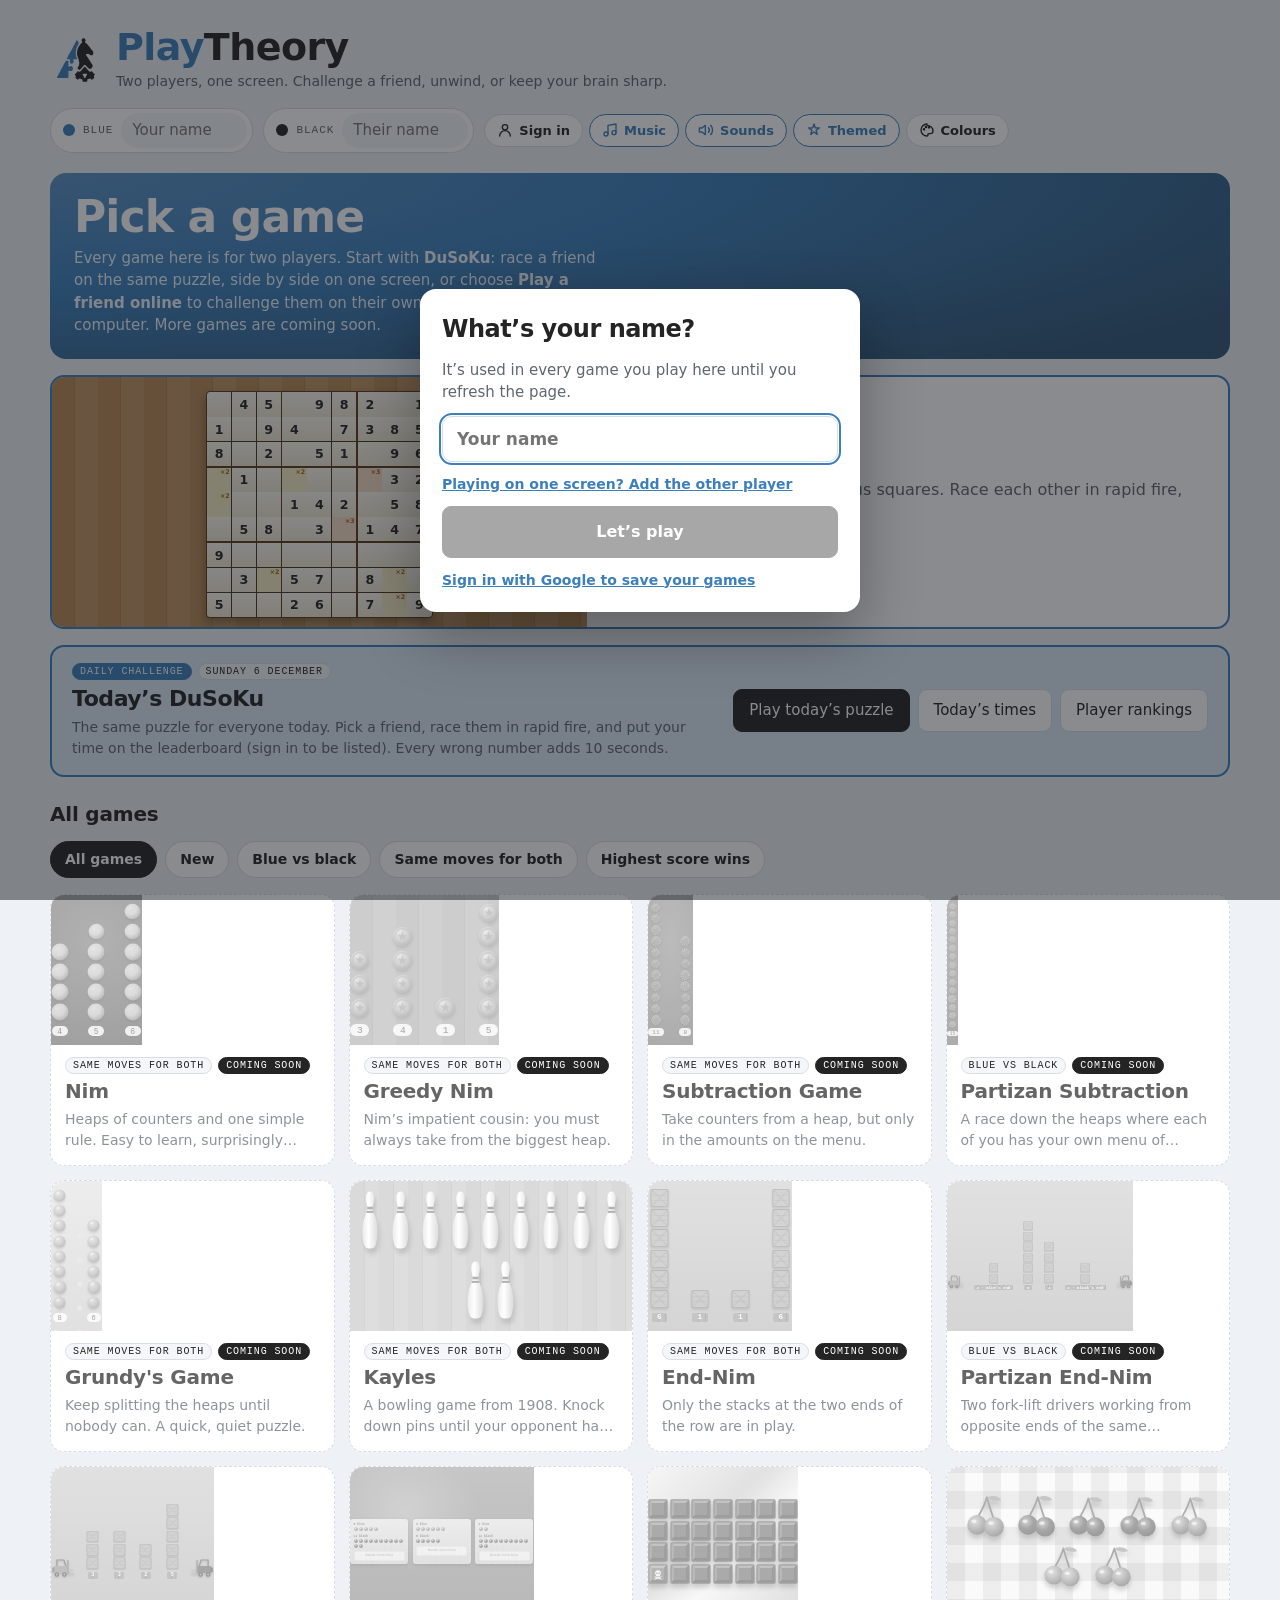
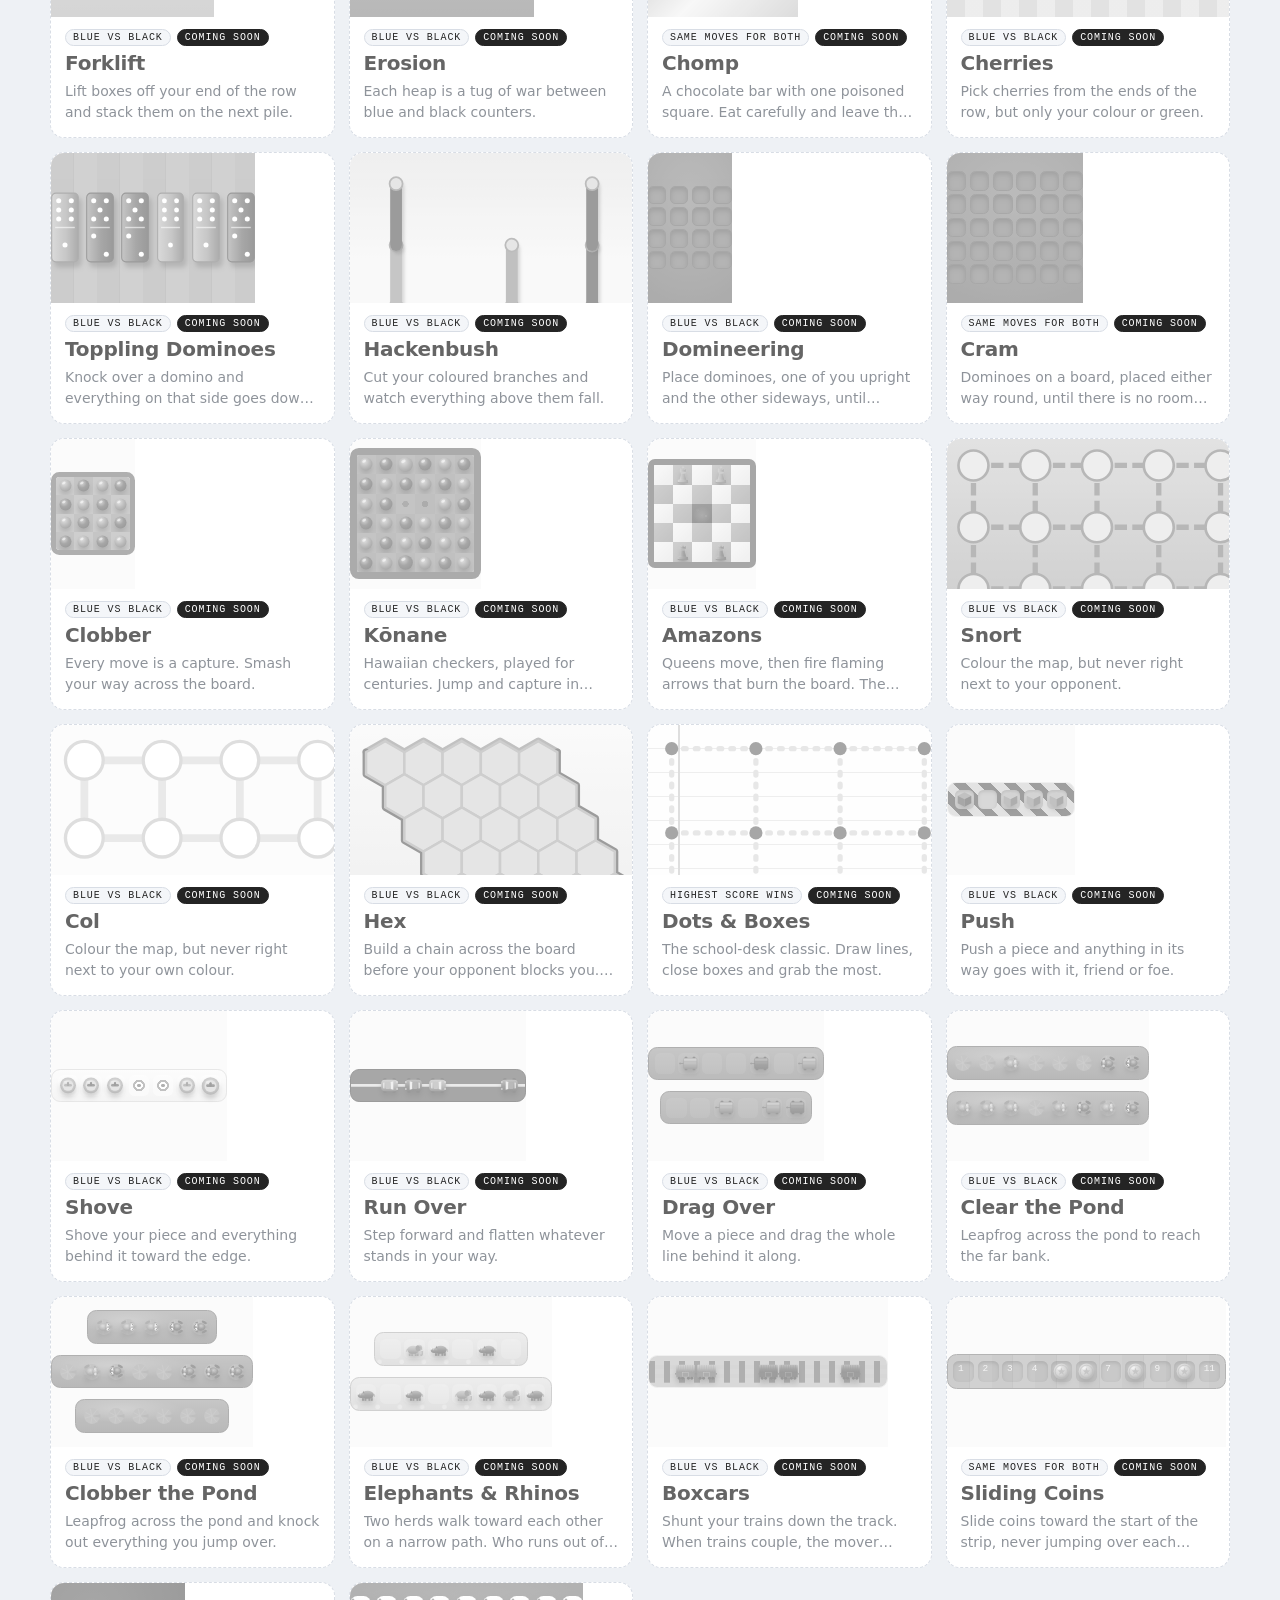
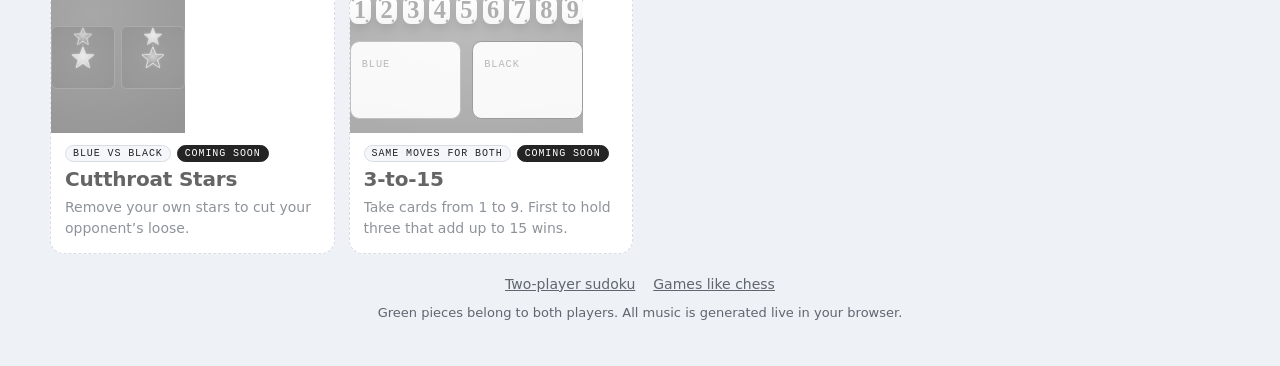
==== commit 4b911284: "Bump cache version Co-Authored-By: Claude Opus 5.5 <noreply@anthropic.com>" ====
--- a/index.html
+++ b/index.html
@@ -33,7 +33,7 @@
 <link rel="preconnect" href="https://fonts.googleapis.com">
 <link rel="preconnect" href="https://fonts.gstatic.com" crossorigin>
 <link rel="stylesheet" href="https://fonts.googleapis.com/css2?family=IBM+Plex+Mono:wght@500&family=Nunito:wght@700;800;900&family=Nunito+Sans:opsz,wght@6..12,400;6..12,600;6..12,700&display=swap">
-<link rel="stylesheet" href="css/style.css?v=202611092345">
+<link rel="stylesheet" href="css/style.css?v=202611100015">
 <noscript><style>.loader{display:none}</style></noscript>
 </head>
 <body>
@@ -43,7 +43,7 @@
   <p class="ld-k">Did you know?</p>
   <p class="ld-fact" id="ldFact">Modern sudoku was invented in 1979 by Howard Garns, a retired architect from Indiana.</p>
 </div>
-<script src="js/loader.js?v=202611092345"></script>
+<script src="js/loader.js?v=202611100015"></script>
 <div class="app">
   <header class="top">
     <div class="brand">
@@ -145,21 +145,21 @@
   <dialog id="rankDlg" class="dlg" aria-label="Player rankings"><div id="rankBody" class="dlg-body"></div></dialog>
   <footer><nav class="foot-links" aria-label="More about PlayTheory"><a href="/duo-sudoku/">Two-player sudoku</a><a href="/games-like-chess/">Games like chess</a></nav>Green pieces belong to both players. All music is generated live in your browser.</footer>
 </div>
-<script src="js/util.js?v=202611092345"></script>
-<script src="js/views.js?v=202611092345"></script>
-<script src="js/fx.js?v=202611092345"></script>
-<script src="js/mascot.js?v=202611092345"></script>
-<script src="js/audio.js?v=202611092345"></script>
-<script src="js/games.js?v=202611092345"></script>
-<script src="js/sdkbot.js?v=202611092345"></script>
-<script src="js/skins.js?v=202611092345"></script>
-<script src="js/demo.js?v=202611092345"></script>
-<script src="js/firebase-config.js?v=202611092345"></script>
-<script src="js/online.js?v=202611092345"></script>
-<script src="js/account.js?v=202611092345"></script>
-<script src="js/daily.js?v=202611092345"></script>
-<script src="js/rating.js?v=202611092345"></script>
-<script src="js/review.js?v=202611092345"></script>
-<script src="js/app.js?v=202611092345"></script>
+<script src="js/util.js?v=202611100015"></script>
+<script src="js/views.js?v=202611100015"></script>
+<script src="js/fx.js?v=202611100015"></script>
+<script src="js/mascot.js?v=202611100015"></script>
+<script src="js/audio.js?v=202611100015"></script>
+<script src="js/games.js?v=202611100015"></script>
+<script src="js/sdkbot.js?v=202611100015"></script>
+<script src="js/skins.js?v=202611100015"></script>
+<script src="js/demo.js?v=202611100015"></script>
+<script src="js/firebase-config.js?v=202611100015"></script>
+<script src="js/online.js?v=202611100015"></script>
+<script src="js/account.js?v=202611100015"></script>
+<script src="js/daily.js?v=202611100015"></script>
+<script src="js/rating.js?v=202611100015"></script>
+<script src="js/review.js?v=202611100015"></script>
+<script src="js/app.js?v=202611100015"></script>
 </body>
 </html>
--- a/css/style.css
+++ b/css/style.css
@@ -714,7 +714,7 @@
   .focus .sdk-score{width:100%;max-width:230px}
   .focus .sdk-score.s0{grid-column:1;justify-self:end}
   .focus .sdk-score.s1{grid-column:3;justify-self:start}
-  .focus .sdk>.sdk-gclock,.focus .sdk>.sdk-drow,.focus .sdk>.sdk-turnbar{grid-column:2}
+  .focus .sdk>.sdk-gclock,.focus .sdk>.sdk-crow,.focus .sdk>.sdk-drow,.focus .sdk>.sdk-turnbar{grid-column:2}
   .focus .sdk-worth{max-width:calc(var(--sk)*9 + 6px)}
   .focus .play{padding-top:10px}
   .focus .play .focus-exit{position:absolute;bottom:14px;left:14px;z-index:2}
@@ -768,6 +768,9 @@
 @keyframes ld-pop{0%,4%{opacity:0;transform:scale(.4)}12%,80%{opacity:1;transform:scale(1)}92%,100%{opacity:0;transform:scale(.8)}}
 .ld-brand{margin:0;font:900 30px/1 var(--f-display);letter-spacing:-.015em}
 .ld-brand .wm-play{color:var(--brand-blue)}
+.ld-hi{margin:6px 0 0;font:800 20px/1.3 var(--f-display);text-align:center;padding:0 16px;animation:ld-hi .6s .2s cubic-bezier(.2,1.2,.4,1) both}
+.ld-hi b{color:var(--brand-blue);font-weight:900}
+@keyframes ld-hi{from{opacity:0;transform:translateY(8px) scale(.96)}}
 .ld-k{margin:14px 0 0;font:500 11px var(--f-mono);text-transform:uppercase;letter-spacing:.12em;color:var(--brand-blue)}
 .ld-fact{margin:0;max-width:440px;min-height:4.5em;color:var(--muted);font-size:15px;transition:opacity .3s ease}
 .ld-fact.swap{opacity:0}
@@ -825,14 +828,26 @@
 .linkish{border:0;background:none;padding:0;font:inherit;font-weight:700;color:var(--brand-blue);text-decoration:underline;cursor:pointer}
 
 /* ================= wrong numbers: the pop-up and the 15 seconds without points ================= */
-.sdk-cold{display:inline-block;margin-left:6px;font:500 10.5px var(--f-mono);color:#b3261e;background:#fdecea;border-radius:6px;padding:1px 5px;vertical-align:1px}
+.sdk-crow{display:flex;align-items:center;justify-content:center;gap:8px;flex-wrap:wrap}
+.sdk-cold{display:inline-flex;align-items:center;gap:6px;padding:6px 12px;border-radius:12px;background:#ff8a1f;color:#fff;font:800 15px var(--f-display);box-shadow:0 3px 0 #c9620a;animation:coldpulse 1s ease-in-out infinite}
+.sdk-cold .dot{width:10px;height:10px;border-radius:50%;border:2px solid #fff;background:var(--left)} .sdk-cold.c1 .dot{background:var(--right)}
+@keyframes coldpulse{50%{transform:scale(1.05)}}
+.demo-box .sdk-cold,.gprev .sdk-cold{display:none}
 .sdk-float.cold{color:var(--muted)}
 .sdk-wrongd{position:absolute;inset:0;display:grid;place-items:center;font:900 calc(var(--sk)*.52) var(--f-display);color:#c0392b;text-decoration:line-through;pointer-events:none;animation:wrongd 1.6s ease-out forwards}
 @keyframes wrongd{0%,70%{opacity:1}100%{opacity:0}}
 .sdk-toast{position:fixed;left:50%;top:max(16px,env(safe-area-inset-top));transform:translateX(-50%);z-index:60;width:min(420px,calc(100vw - 32px));display:flex;flex-direction:column;gap:2px;padding:12px 16px;border-radius:12px;background:var(--surface);border:2px solid #c0392b;box-shadow:0 12px 32px rgba(0,0,0,.22);cursor:pointer;animation:toastin .25s ease-out}
 .sdk-toast b{font:800 17px var(--f-display);color:#b3261e}
 .sdk-toast span{font-size:14px;color:var(--ink)}
-.sdk-toast.out{opacity:0;transform:translate(-50%,-12px);transition:opacity .35s,transform .35s}
+/* your own mistake: right over the middle of the board (sdkToast in js/games.js); someone else's stays at the top */
+.sdk-toast.over{top:50%;transform:translate(-50%,-50%);animation:toastin .18s cubic-bezier(.2,1.3,.4,1) both;text-align:center;border-width:3px;box-shadow:0 18px 50px rgba(120,30,20,.35)}
+@keyframes toastin{from{opacity:0;transform:translate(-50%,-50%) scale(.85)}}
+.sdk-toast.over.out{opacity:0;transform:translate(-50%,-50%) scale(.96);transition:opacity .3s,transform .3s}
+/* your no-points pause: the whole screen glows red and blinks until it ends (sdkTint) */
+#coldTint{position:fixed;inset:0;z-index:55;pointer-events:none;background:rgba(220,40,30,.09);box-shadow:inset 0 0 160px rgba(215,30,20,.5);opacity:0;transition:opacity .3s}
+#coldTint.on{opacity:1;animation:coldblink 1s ease-in-out infinite}
+@keyframes coldblink{50%{opacity:.2}}
+@media (prefers-reduced-motion:reduce){#coldTint.on{animation:none;opacity:.7}}
 @keyframes toastin{from{opacity:0;transform:translate(-50%,-12px)}}
 
 /* the end card: sits over the board when a game ends (resultCard in js/app.js) */
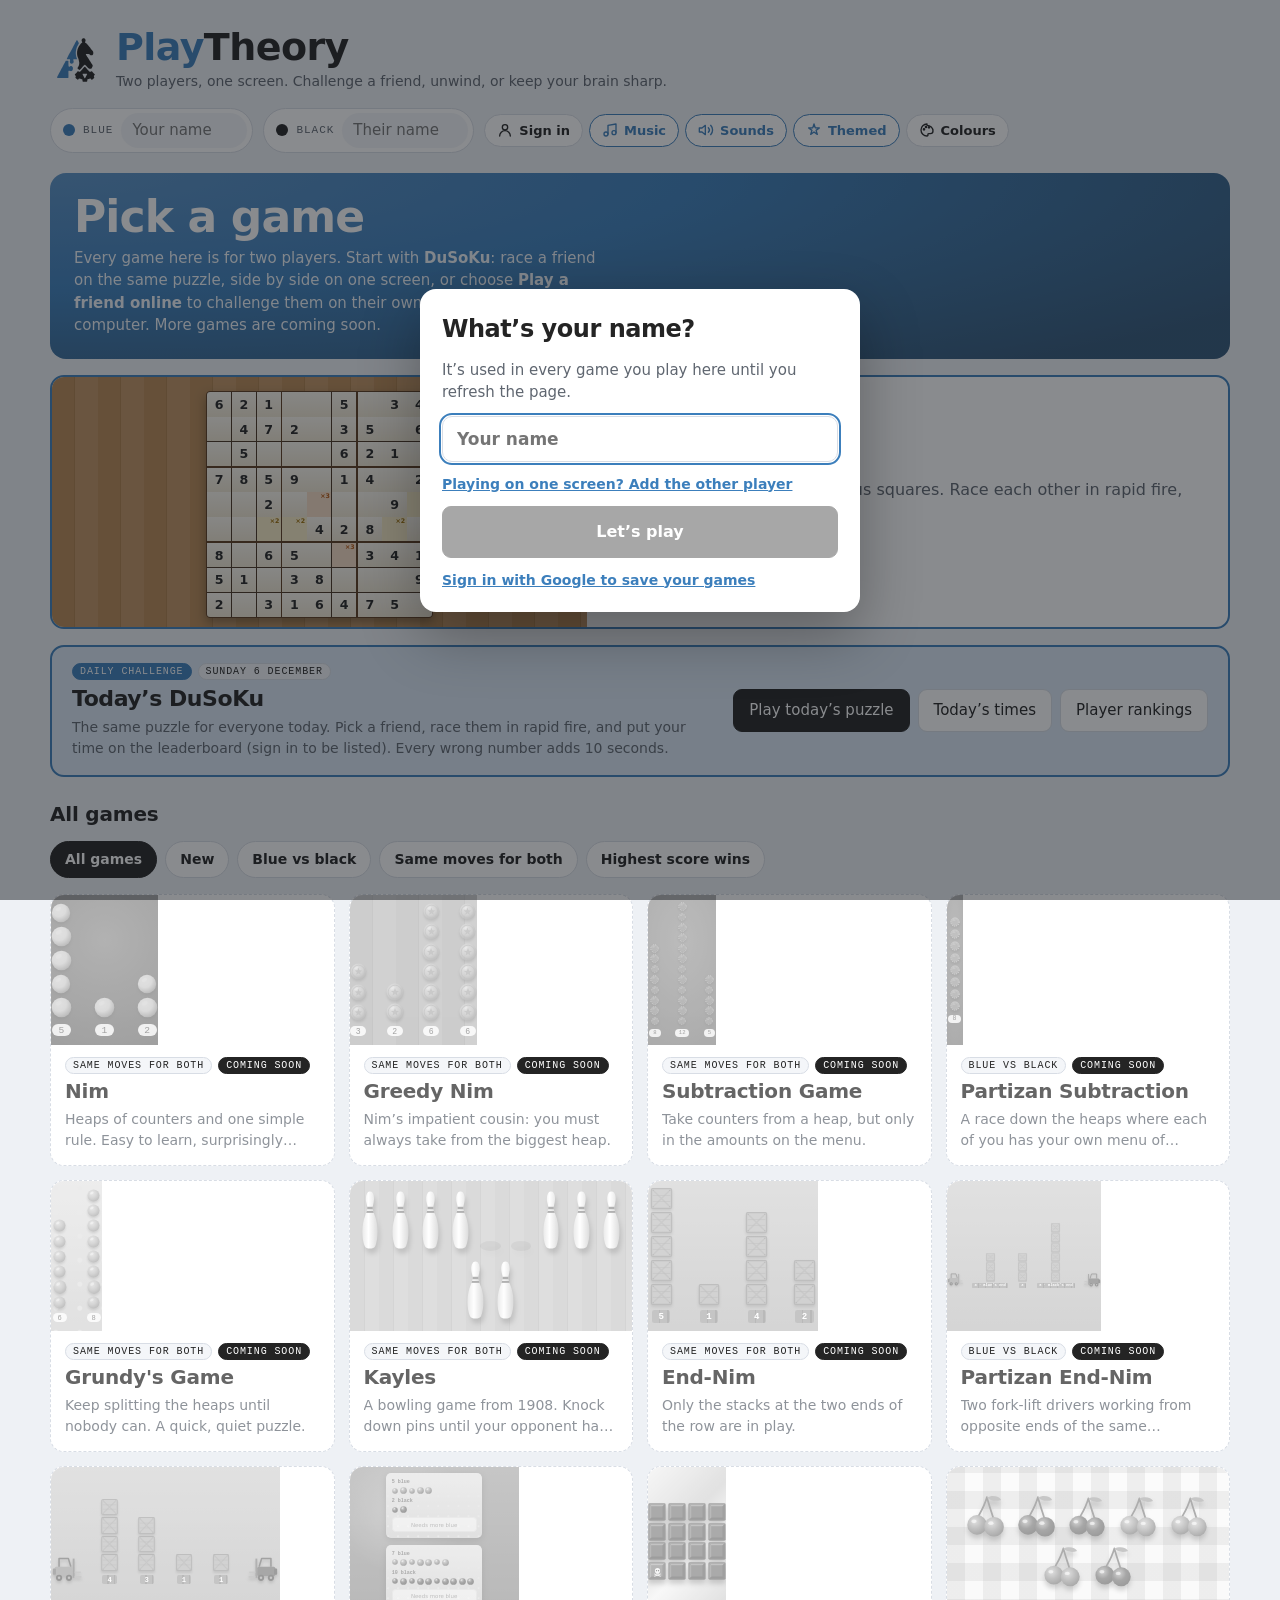
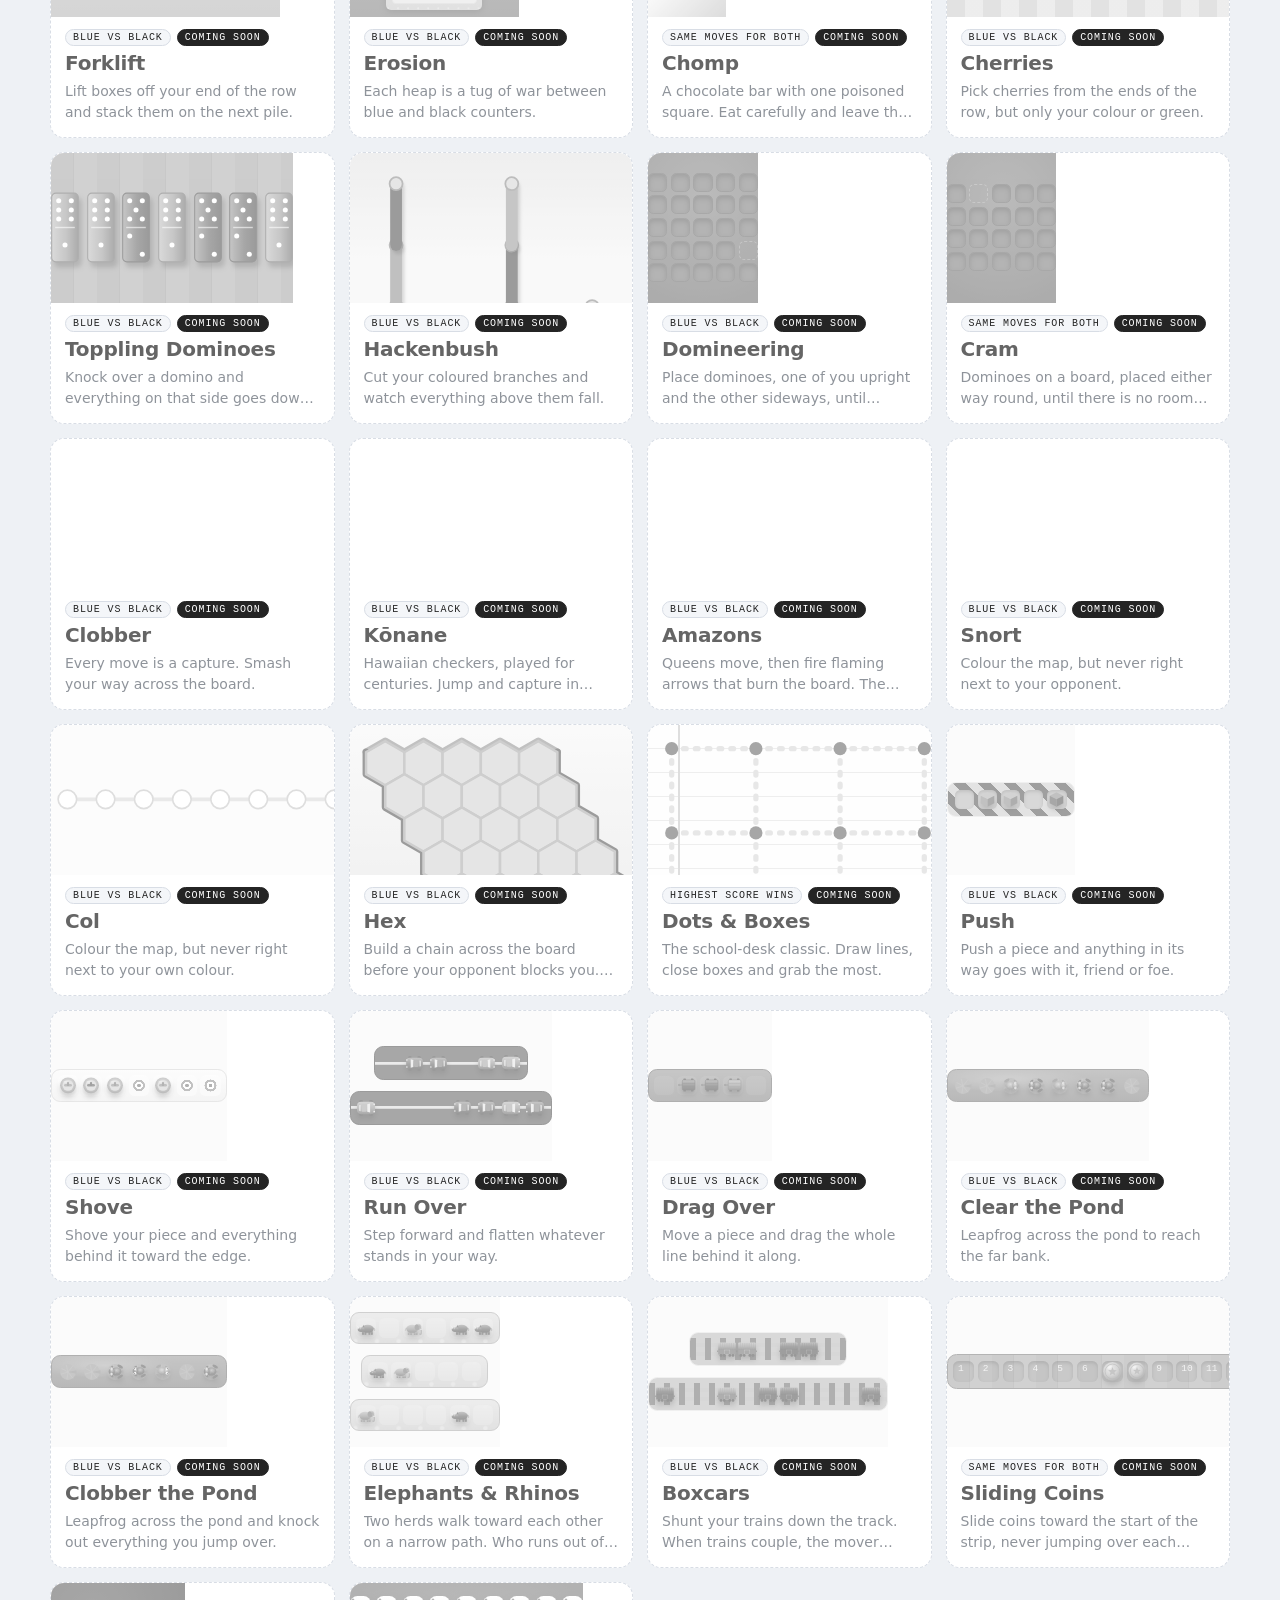
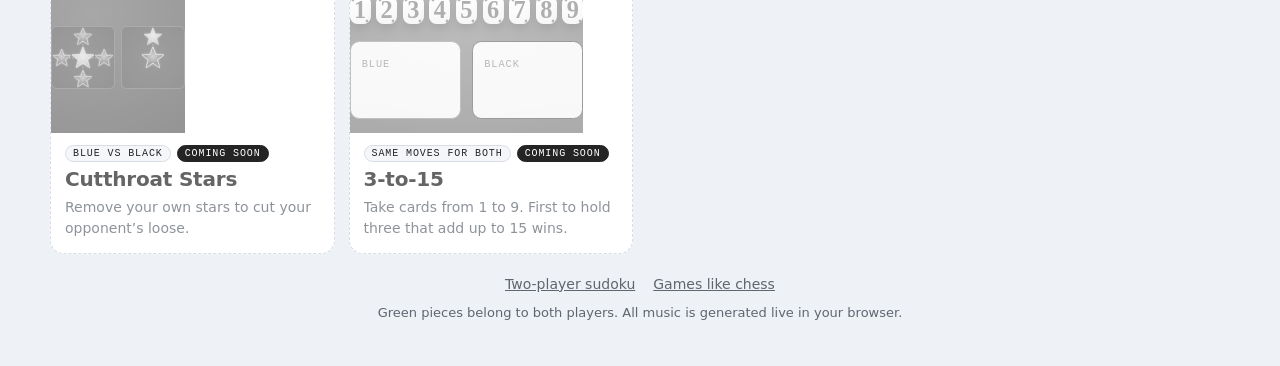
==== commit 7ee36461: "Online: smaller moves and training logs, to stay inside Firebase's free plan - Games without undo (D" ====
--- a/index.html
+++ b/index.html
@@ -33,7 +33,7 @@
 <link rel="preconnect" href="https://fonts.googleapis.com">
 <link rel="preconnect" href="https://fonts.gstatic.com" crossorigin>
 <link rel="stylesheet" href="https://fonts.googleapis.com/css2?family=IBM+Plex+Mono:wght@500&family=Nunito:wght@700;800;900&family=Nunito+Sans:opsz,wght@6..12,400;6..12,600;6..12,700&display=swap">
-<link rel="stylesheet" href="css/style.css?v=202611100015">
+<link rel="stylesheet" href="css/style.css?v=202611092312">
 <noscript><style>.loader{display:none}</style></noscript>
 </head>
 <body>
@@ -43,7 +43,7 @@
   <p class="ld-k">Did you know?</p>
   <p class="ld-fact" id="ldFact">Modern sudoku was invented in 1979 by Howard Garns, a retired architect from Indiana.</p>
 </div>
-<script src="js/loader.js?v=202611100015"></script>
+<script src="js/loader.js?v=202611092312"></script>
 <div class="app">
   <header class="top">
     <div class="brand">
@@ -145,21 +145,21 @@
   <dialog id="rankDlg" class="dlg" aria-label="Player rankings"><div id="rankBody" class="dlg-body"></div></dialog>
   <footer><nav class="foot-links" aria-label="More about PlayTheory"><a href="/duo-sudoku/">Two-player sudoku</a><a href="/games-like-chess/">Games like chess</a></nav>Green pieces belong to both players. All music is generated live in your browser.</footer>
 </div>
-<script src="js/util.js?v=202611100015"></script>
-<script src="js/views.js?v=202611100015"></script>
-<script src="js/fx.js?v=202611100015"></script>
-<script src="js/mascot.js?v=202611100015"></script>
-<script src="js/audio.js?v=202611100015"></script>
-<script src="js/games.js?v=202611100015"></script>
-<script src="js/sdkbot.js?v=202611100015"></script>
-<script src="js/skins.js?v=202611100015"></script>
-<script src="js/demo.js?v=202611100015"></script>
-<script src="js/firebase-config.js?v=202611100015"></script>
-<script src="js/online.js?v=202611100015"></script>
-<script src="js/account.js?v=202611100015"></script>
-<script src="js/daily.js?v=202611100015"></script>
-<script src="js/rating.js?v=202611100015"></script>
-<script src="js/review.js?v=202611100015"></script>
-<script src="js/app.js?v=202611100015"></script>
+<script src="js/util.js?v=202611092312"></script>
+<script src="js/views.js?v=202611092312"></script>
+<script src="js/fx.js?v=202611092312"></script>
+<script src="js/mascot.js?v=202611092312"></script>
+<script src="js/audio.js?v=202611092312"></script>
+<script src="js/games.js?v=202611092312"></script>
+<script src="js/sdkbot.js?v=202611092312"></script>
+<script src="js/skins.js?v=202611092312"></script>
+<script src="js/demo.js?v=202611092312"></script>
+<script src="js/firebase-config.js?v=202611092312"></script>
+<script src="js/online.js?v=202611092312"></script>
+<script src="js/account.js?v=202611092312"></script>
+<script src="js/daily.js?v=202611092312"></script>
+<script src="js/rating.js?v=202611092312"></script>
+<script src="js/review.js?v=202611092312"></script>
+<script src="js/app.js?v=202611092312"></script>
 </body>
 </html>
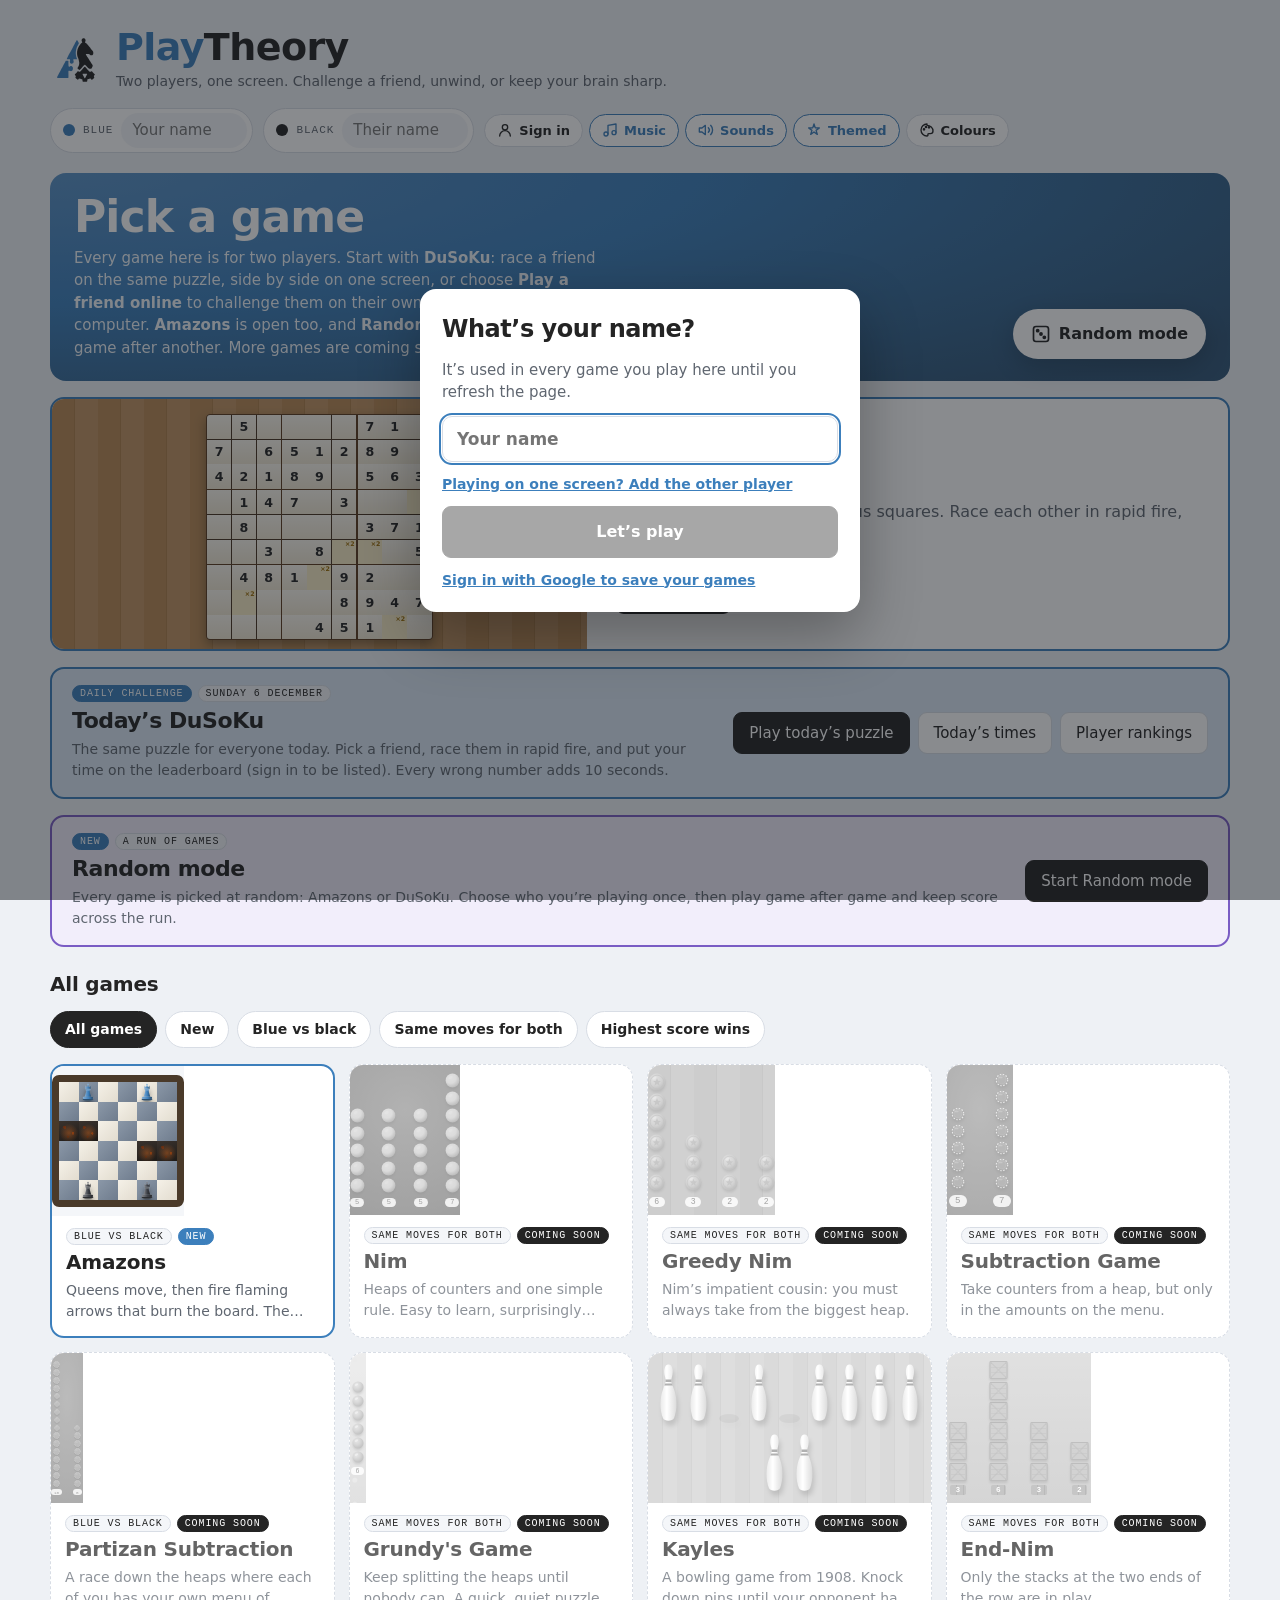
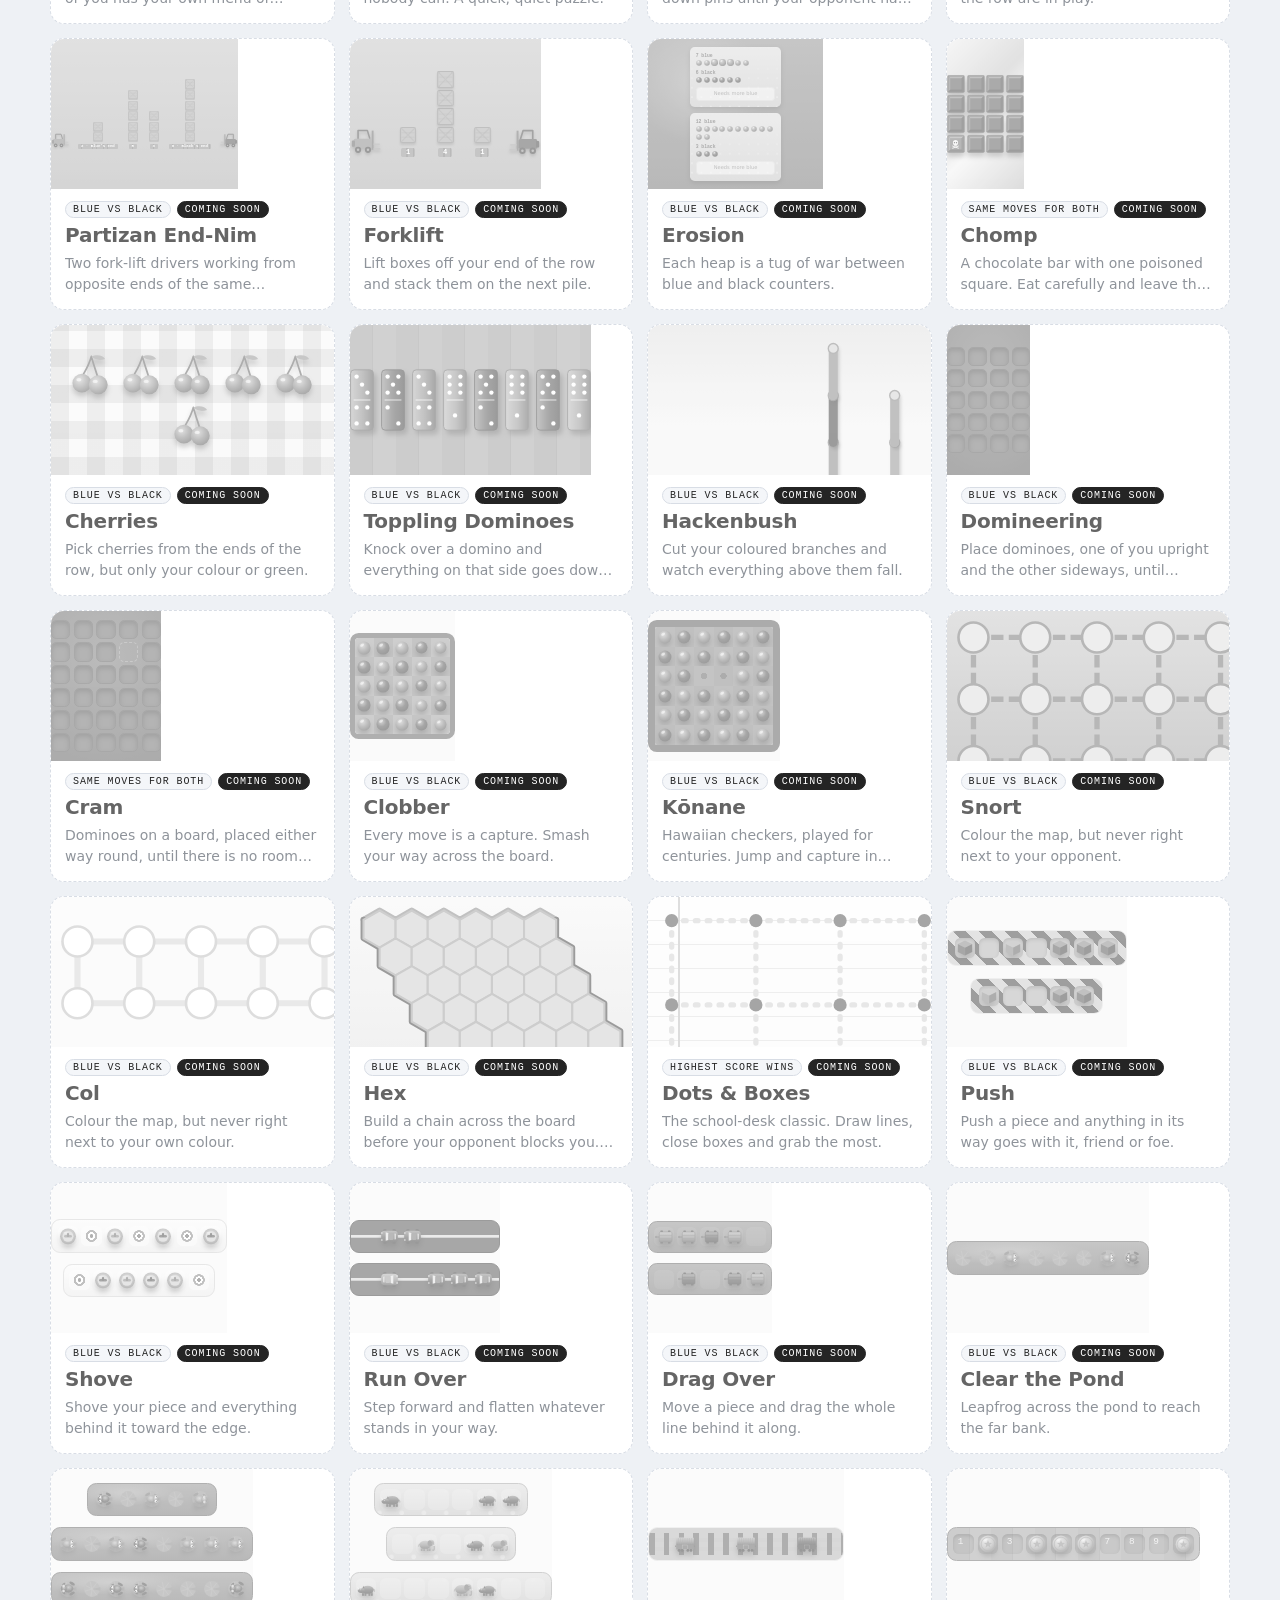
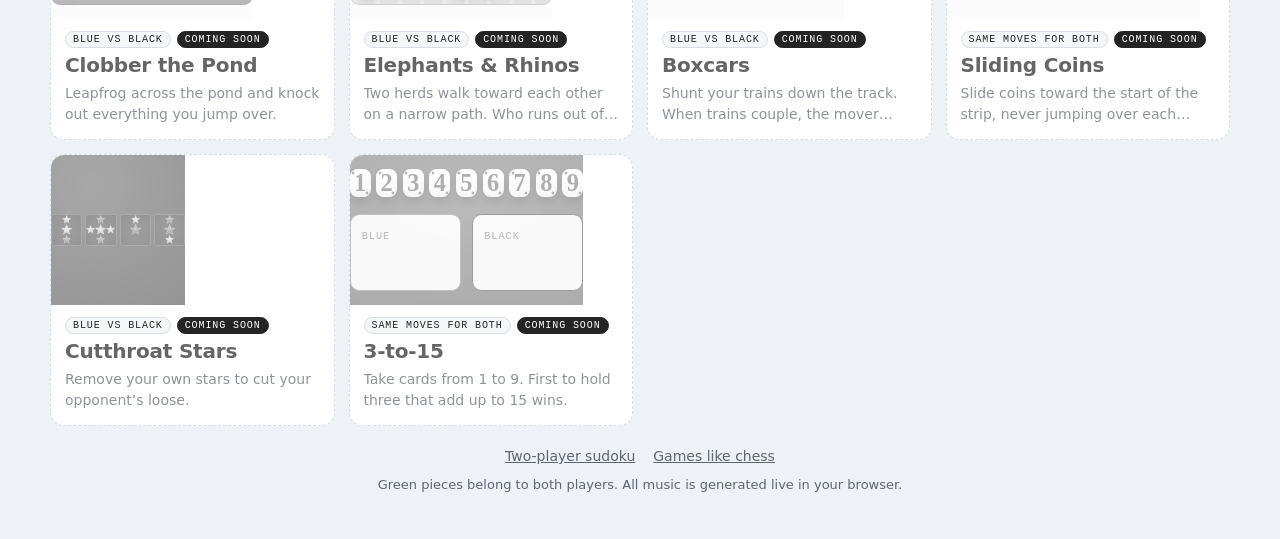
==== commit a093eeb1: "Amazons is playable, with a chess clock and ratings; Random mode - Amazons opens like DuSoKu: choose" ====
--- a/index.html
+++ b/index.html
@@ -33,7 +33,7 @@
 <link rel="preconnect" href="https://fonts.googleapis.com">
 <link rel="preconnect" href="https://fonts.gstatic.com" crossorigin>
 <link rel="stylesheet" href="https://fonts.googleapis.com/css2?family=IBM+Plex+Mono:wght@500&family=Nunito:wght@700;800;900&family=Nunito+Sans:opsz,wght@6..12,400;6..12,600;6..12,700&display=swap">
-<link rel="stylesheet" href="css/style.css?v=202611092312">
+<link rel="stylesheet" href="css/style.css?v=202611151556">
 <noscript><style>.loader{display:none}</style></noscript>
 </head>
 <body>
@@ -43,7 +43,7 @@
   <p class="ld-k">Did you know?</p>
   <p class="ld-fact" id="ldFact">Modern sudoku was invented in 1979 by Howard Garns, a retired architect from Indiana.</p>
 </div>
-<script src="js/loader.js?v=202611092312"></script>
+<script src="js/loader.js?v=202611151556"></script>
 <div class="app">
   <header class="top">
     <div class="brand">
@@ -78,12 +78,13 @@
     <div class="home-hero">
       <div>
         <h2 id="homeTitle">Pick a game</h2>
-        <p>Every game here is for two players. Start with <b>DuSoKu</b>: race a friend on the same puzzle, side by side on one screen, or choose <b>Play a friend online</b> to challenge them on their own device, or play the computer. More games are coming soon.</p>
+        <p>Every game here is for two players. Start with <b>DuSoKu</b>: race a friend on the same puzzle, side by side on one screen, or choose <b>Play a friend online</b> to challenge them on their own device, or play the computer. <b>Amazons</b> is open too, and <b>Random mode</b> deals you one game after another. More games are coming soon.</p>
       </div>
-      <button class="btn big surprise" id="surprise" type="button"><svg viewBox="0 0 24 24" fill="none" stroke="currentColor" stroke-width="2" stroke-linecap="round" stroke-linejoin="round" aria-hidden="true"><rect x="3" y="3" width="18" height="18" rx="3"/><circle cx="8" cy="8" r="1.3" fill="currentColor"/><circle cx="16" cy="16" r="1.3" fill="currentColor"/><circle cx="12" cy="12" r="1.3" fill="currentColor"/></svg>Surprise me</button>
+      <button class="btn big surprise" id="surprise" type="button"><svg viewBox="0 0 24 24" fill="none" stroke="currentColor" stroke-width="2" stroke-linecap="round" stroke-linejoin="round" aria-hidden="true"><rect x="3" y="3" width="18" height="18" rx="3"/><circle cx="8" cy="8" r="1.3" fill="currentColor"/><circle cx="16" cy="16" r="1.3" fill="currentColor"/><circle cx="12" cy="12" r="1.3" fill="currentColor"/></svg>Random mode</button>
     </div>
     <div class="featured" id="featured" aria-label="Featured game"></div>
     <div class="daily" id="daily" aria-label="Daily challenge"></div>
+    <div class="daily rnd-card" id="rndCard" aria-label="Random mode"></div>
     <h2 class="home-sub">All games</h2>
     <div class="filters" id="filters" role="group" aria-label="Show games"></div>
     <div class="cards" id="cards"></div>
@@ -115,6 +116,7 @@
       <button class="btn small focus-exit" id="focusExit" type="button">← Exit game</button>
       <button class="btn small focus-look" id="focusLook" type="button" aria-haspopup="dialog" aria-label="Board colours"><svg viewBox="0 0 24 24" fill="none" stroke="currentColor" stroke-width="2" stroke-linecap="round" stroke-linejoin="round" aria-hidden="true"><path d="M12 3a9 9 0 1 0 0 18c1.1 0 1.7-.9 1.4-1.8-.3-.9.3-1.7 1.2-1.7H17a4 4 0 0 0 4-4c0-5-4-8.5-9-8.5z"/><circle cx="7.5" cy="11" r="1"/><circle cx="10.5" cy="7.5" r="1"/><circle cx="15" cy="8" r="1"/></svg><span>Colours</span></button>
       <div id="netBar" class="netbar" hidden></div>
+      <div id="rndBar" class="rndbar" hidden></div>
       <div class="bar">
         <div id="turn" class="turn" aria-live="polite"></div>
         <button class="btn small how" id="howBtn" type="button" aria-controls="rules"><svg viewBox="0 0 24 24" fill="none" stroke="currentColor" stroke-width="2" stroke-linecap="round" stroke-linejoin="round" aria-hidden="true"><path d="M2 4h6a4 4 0 0 1 4 4v13a3 3 0 0 0-3-3H2z"/><path d="M22 4h-6a4 4 0 0 0-4 4v13a3 3 0 0 1 3-3h7z"/></svg>How to play</button>
@@ -145,21 +147,21 @@
   <dialog id="rankDlg" class="dlg" aria-label="Player rankings"><div id="rankBody" class="dlg-body"></div></dialog>
   <footer><nav class="foot-links" aria-label="More about PlayTheory"><a href="/duo-sudoku/">Two-player sudoku</a><a href="/games-like-chess/">Games like chess</a></nav>Green pieces belong to both players. All music is generated live in your browser.</footer>
 </div>
-<script src="js/util.js?v=202611092312"></script>
-<script src="js/views.js?v=202611092312"></script>
-<script src="js/fx.js?v=202611092312"></script>
-<script src="js/mascot.js?v=202611092312"></script>
-<script src="js/audio.js?v=202611092312"></script>
-<script src="js/games.js?v=202611092312"></script>
-<script src="js/sdkbot.js?v=202611092312"></script>
-<script src="js/skins.js?v=202611092312"></script>
-<script src="js/demo.js?v=202611092312"></script>
-<script src="js/firebase-config.js?v=202611092312"></script>
-<script src="js/online.js?v=202611092312"></script>
-<script src="js/account.js?v=202611092312"></script>
-<script src="js/daily.js?v=202611092312"></script>
-<script src="js/rating.js?v=202611092312"></script>
-<script src="js/review.js?v=202611092312"></script>
-<script src="js/app.js?v=202611092312"></script>
+<script src="js/util.js?v=202611151556"></script>
+<script src="js/views.js?v=202611151556"></script>
+<script src="js/fx.js?v=202611151556"></script>
+<script src="js/mascot.js?v=202611151556"></script>
+<script src="js/audio.js?v=202611151556"></script>
+<script src="js/games.js?v=202611151556"></script>
+<script src="js/sdkbot.js?v=202611151556"></script>
+<script src="js/skins.js?v=202611151556"></script>
+<script src="js/demo.js?v=202611151556"></script>
+<script src="js/firebase-config.js?v=202611151556"></script>
+<script src="js/online.js?v=202611151556"></script>
+<script src="js/account.js?v=202611151556"></script>
+<script src="js/daily.js?v=202611151556"></script>
+<script src="js/rating.js?v=202611151556"></script>
+<script src="js/review.js?v=202611151556"></script>
+<script src="js/app.js?v=202611151556"></script>
 </body>
 </html>
--- a/css/style.css
+++ b/css/style.css
@@ -993,3 +993,20 @@
 .sdk-join{text-align:center;margin:2px 0 0}
 .sdk-vs{font-weight:700}
 .sdk-them{max-width:180px;padding:7px 10px;font-size:15px}
+/* Random mode (2026-11-15): the home card, the run's score above the board, and its line on the end card */
+.rnd-card{background:#f2eefb;border-color:#7a5cc4}
+.rndbar{display:flex;align-items:center;justify-content:center;flex-wrap:wrap;gap:4px;align-self:center;padding:6px 14px;border-radius:999px;background:#f2eefb;border:1px solid #d9cff2;font-size:14px;order:-1}
+.rndbar b{font-weight:800}
+.rndbar .p0{color:var(--left);font-weight:700} .rndbar .p1{color:var(--right);font-weight:700}
+.res-run{margin:0;padding:12px 18px 0;text-align:center;font-size:14px;color:var(--muted)}
+.res-run b{color:var(--ink)}
+/* Amazons in play: both clocks, the 20-second bar for whoever is to move, then the board */
+.amz{--sk:44px;display:flex;flex-direction:column;align-items:center;gap:10px}
+.amz .sdk-turnbar .amz-who{font-size:13px;white-space:nowrap;overflow:hidden;text-overflow:ellipsis;max-width:40%}
+.demo-box .amz .sdk-turnbar,.gprev .amz .sdk-scores{display:none}
+@media (min-width:881px){
+  .focus .amz{display:grid;grid-template-columns:minmax(0,1fr) auto minmax(0,1fr);column-gap:24px;row-gap:10px;align-items:center;width:100%}
+  .focus .amz>.sdk-turnbar{grid-column:2;grid-row:1;width:100%;max-width:none;min-width:0}
+  .focus .amz>.board-grid{grid-column:2;grid-row:2}
+  .focus .amz .sdk-score{grid-row:2}
+}
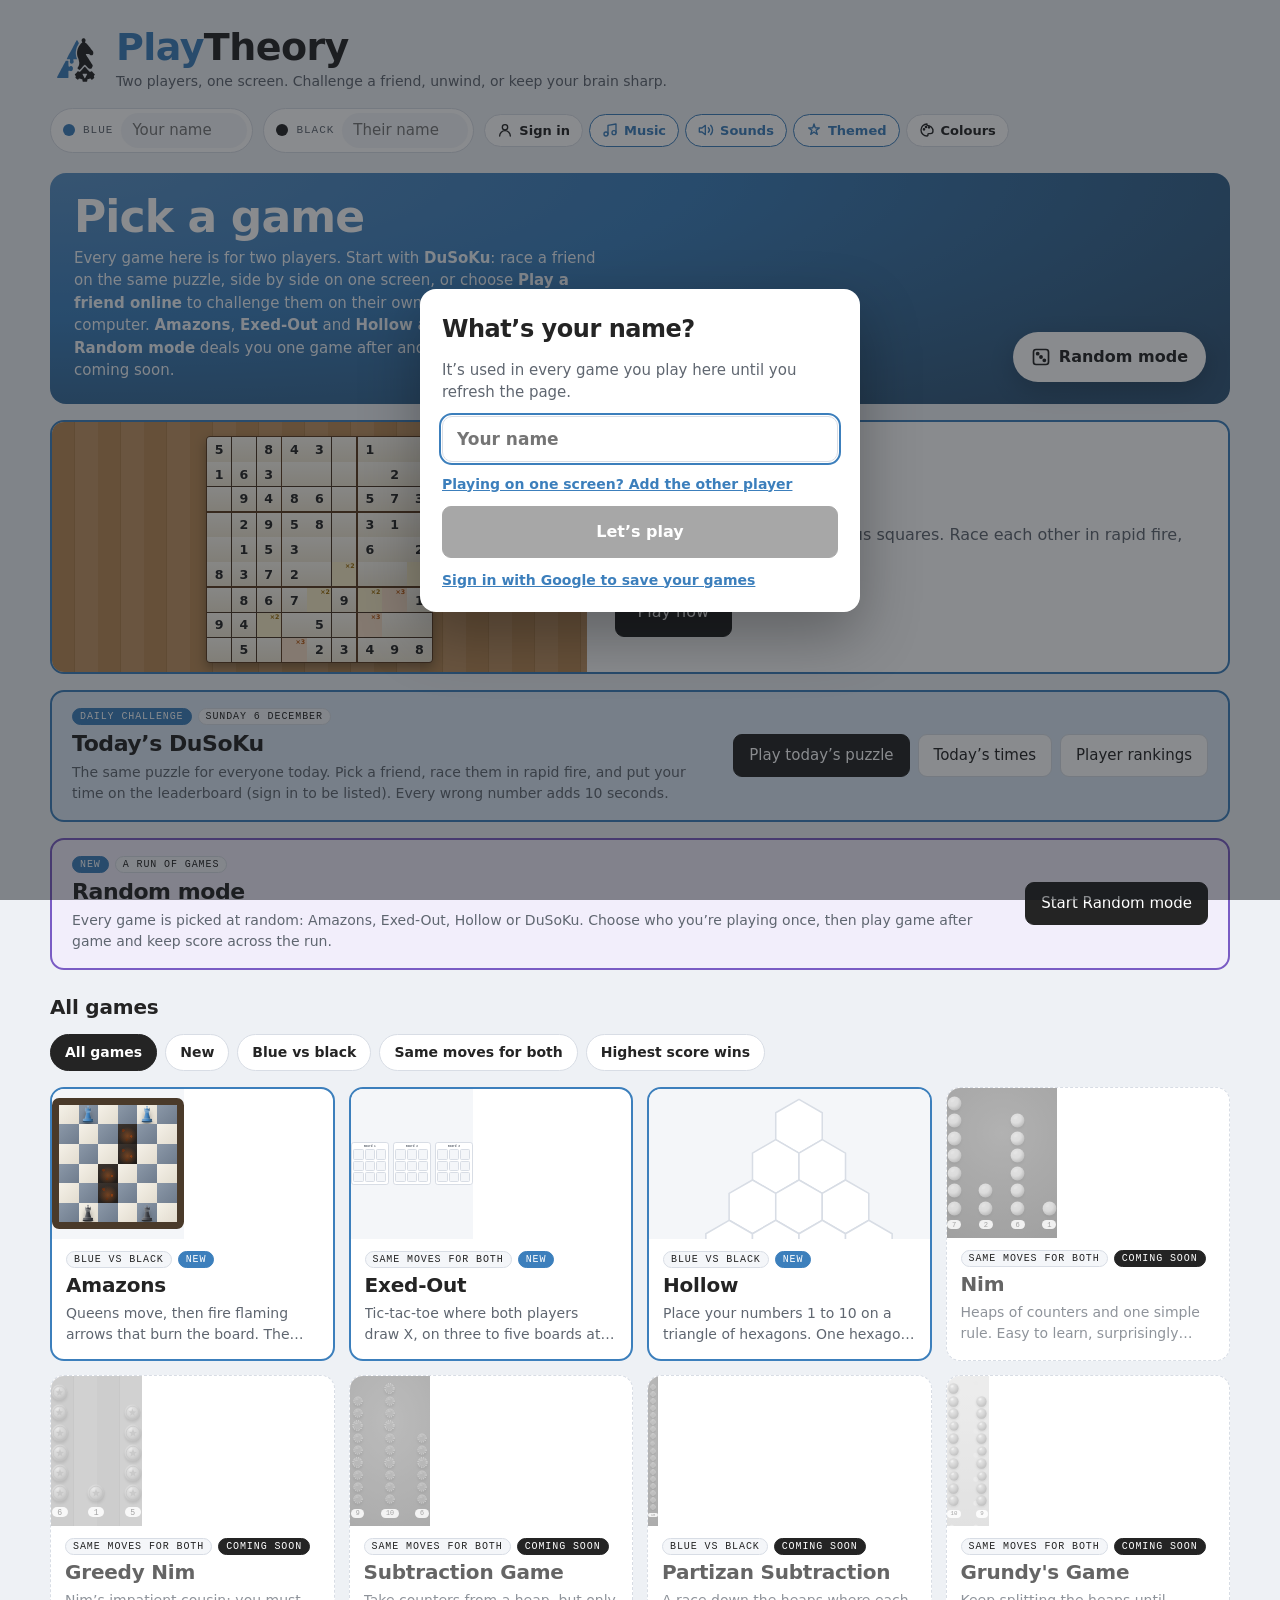
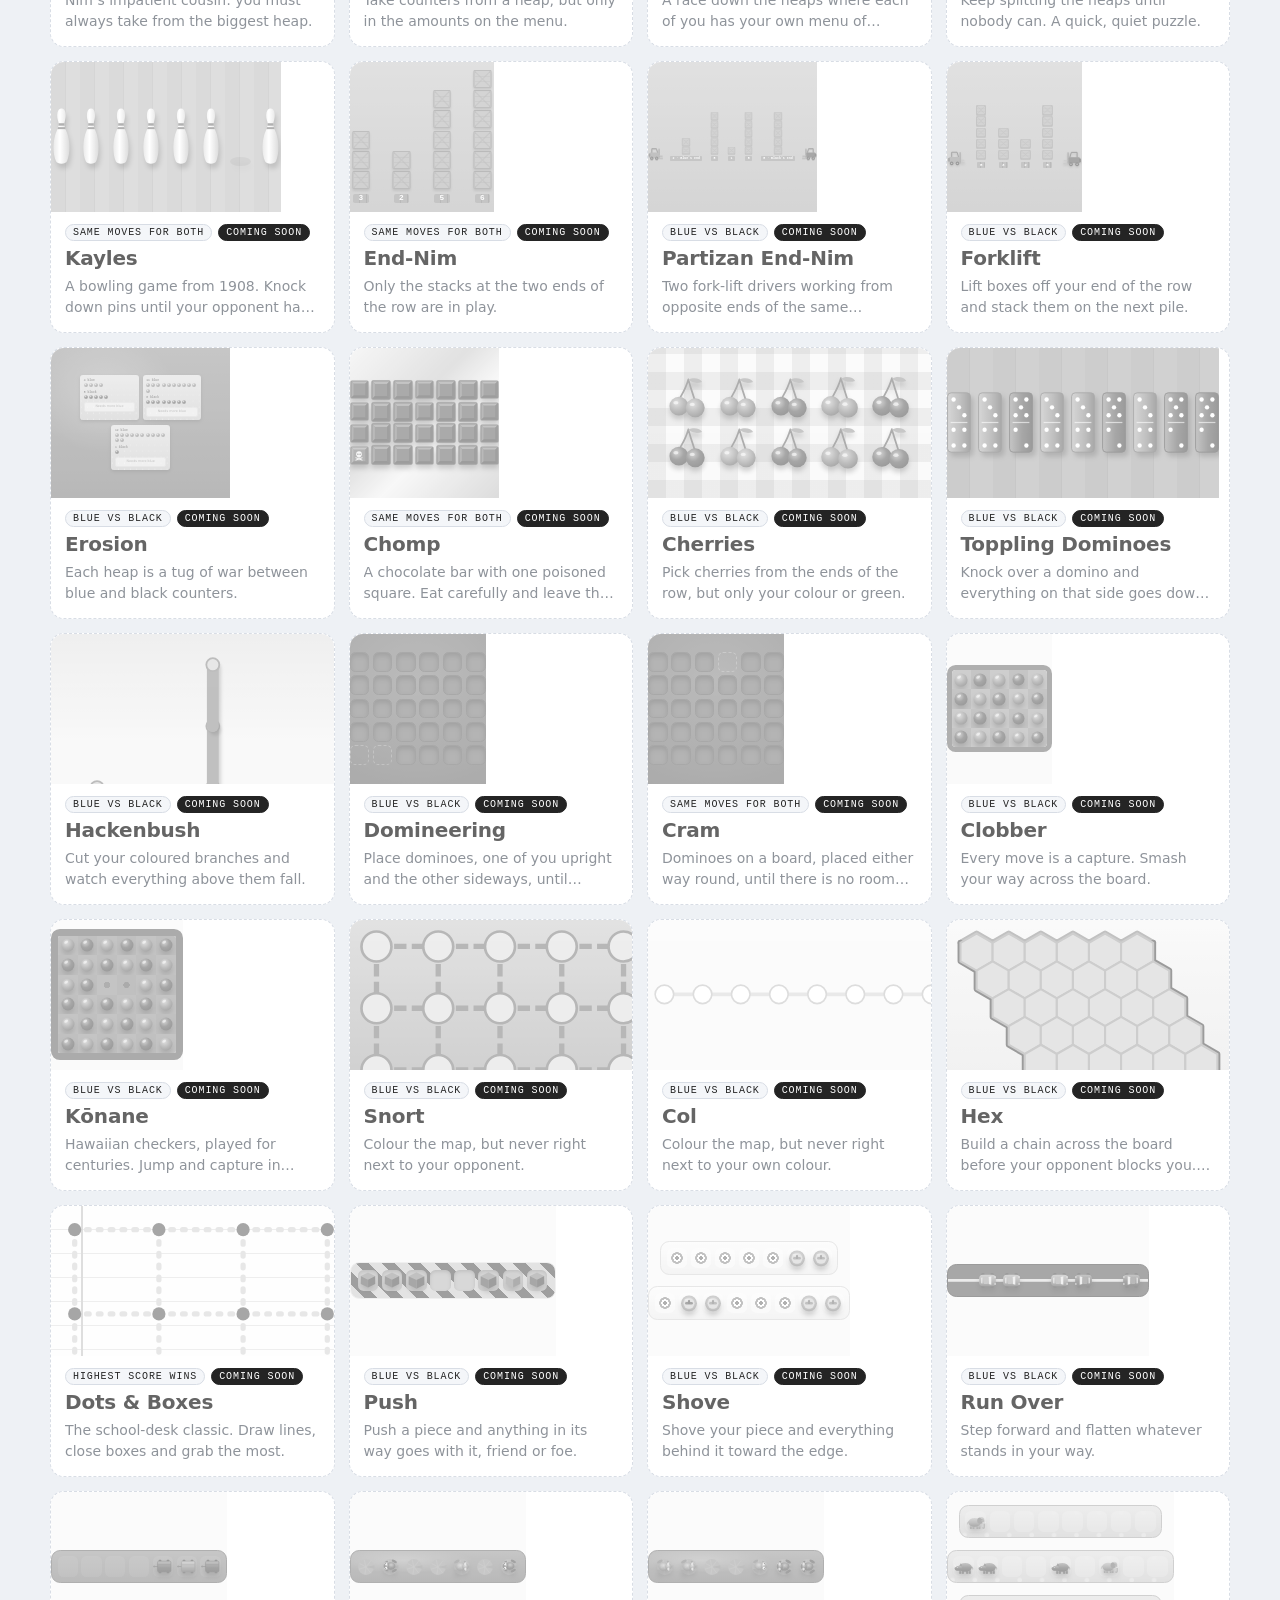
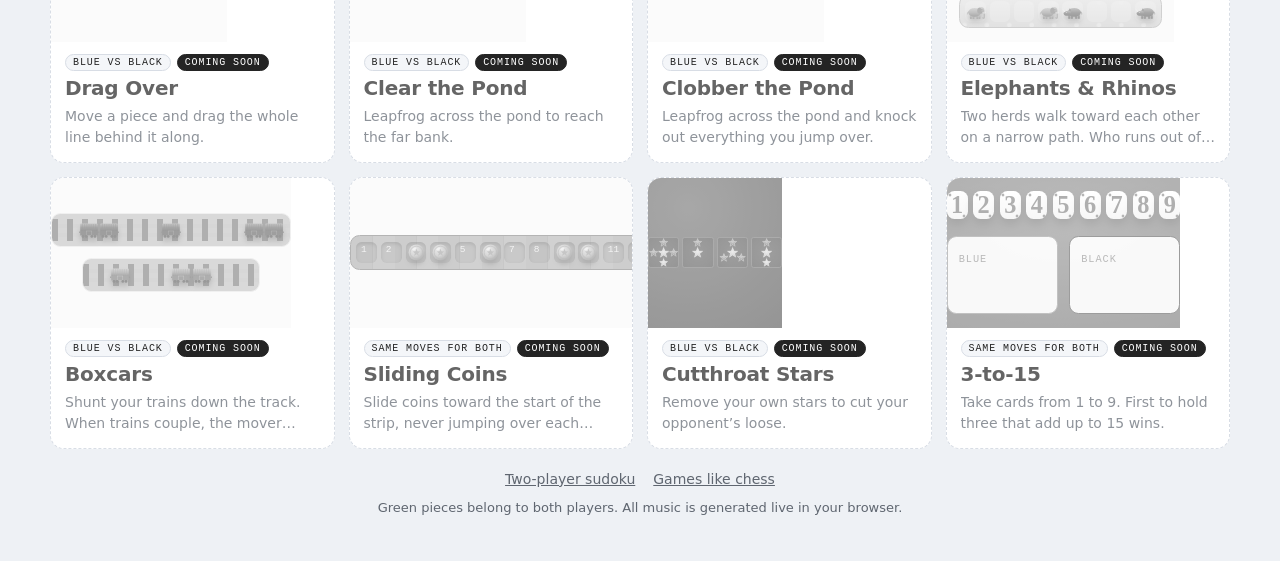
==== commit 06be72e6: "New games: Exed-Out and Hollow, on a chess clock shared with Amazons - Exed-Out: tic-tac-toe on 3, 4" ====
--- a/index.html
+++ b/index.html
@@ -33,7 +33,7 @@
 <link rel="preconnect" href="https://fonts.googleapis.com">
 <link rel="preconnect" href="https://fonts.gstatic.com" crossorigin>
 <link rel="stylesheet" href="https://fonts.googleapis.com/css2?family=IBM+Plex+Mono:wght@500&family=Nunito:wght@700;800;900&family=Nunito+Sans:opsz,wght@6..12,400;6..12,600;6..12,700&display=swap">
-<link rel="stylesheet" href="css/style.css?v=202611151556">
+<link rel="stylesheet" href="css/style.css?v=202611151606">
 <noscript><style>.loader{display:none}</style></noscript>
 </head>
 <body>
@@ -43,7 +43,7 @@
   <p class="ld-k">Did you know?</p>
   <p class="ld-fact" id="ldFact">Modern sudoku was invented in 1979 by Howard Garns, a retired architect from Indiana.</p>
 </div>
-<script src="js/loader.js?v=202611151556"></script>
+<script src="js/loader.js?v=202611151606"></script>
 <div class="app">
   <header class="top">
     <div class="brand">
@@ -78,7 +78,7 @@
     <div class="home-hero">
       <div>
         <h2 id="homeTitle">Pick a game</h2>
-        <p>Every game here is for two players. Start with <b>DuSoKu</b>: race a friend on the same puzzle, side by side on one screen, or choose <b>Play a friend online</b> to challenge them on their own device, or play the computer. <b>Amazons</b> is open too, and <b>Random mode</b> deals you one game after another. More games are coming soon.</p>
+        <p>Every game here is for two players. Start with <b>DuSoKu</b>: race a friend on the same puzzle, side by side on one screen, or choose <b>Play a friend online</b> to challenge them on their own device, or play the computer. <b>Amazons</b>, <b>Exed-Out</b> and <b>Hollow</b> are open too, and <b>Random mode</b> deals you one game after another. More games are coming soon.</p>
       </div>
       <button class="btn big surprise" id="surprise" type="button"><svg viewBox="0 0 24 24" fill="none" stroke="currentColor" stroke-width="2" stroke-linecap="round" stroke-linejoin="round" aria-hidden="true"><rect x="3" y="3" width="18" height="18" rx="3"/><circle cx="8" cy="8" r="1.3" fill="currentColor"/><circle cx="16" cy="16" r="1.3" fill="currentColor"/><circle cx="12" cy="12" r="1.3" fill="currentColor"/></svg>Random mode</button>
     </div>
@@ -147,21 +147,21 @@
   <dialog id="rankDlg" class="dlg" aria-label="Player rankings"><div id="rankBody" class="dlg-body"></div></dialog>
   <footer><nav class="foot-links" aria-label="More about PlayTheory"><a href="/duo-sudoku/">Two-player sudoku</a><a href="/games-like-chess/">Games like chess</a></nav>Green pieces belong to both players. All music is generated live in your browser.</footer>
 </div>
-<script src="js/util.js?v=202611151556"></script>
-<script src="js/views.js?v=202611151556"></script>
-<script src="js/fx.js?v=202611151556"></script>
-<script src="js/mascot.js?v=202611151556"></script>
-<script src="js/audio.js?v=202611151556"></script>
-<script src="js/games.js?v=202611151556"></script>
-<script src="js/sdkbot.js?v=202611151556"></script>
-<script src="js/skins.js?v=202611151556"></script>
-<script src="js/demo.js?v=202611151556"></script>
-<script src="js/firebase-config.js?v=202611151556"></script>
-<script src="js/online.js?v=202611151556"></script>
-<script src="js/account.js?v=202611151556"></script>
-<script src="js/daily.js?v=202611151556"></script>
-<script src="js/rating.js?v=202611151556"></script>
-<script src="js/review.js?v=202611151556"></script>
-<script src="js/app.js?v=202611151556"></script>
+<script src="js/util.js?v=202611151606"></script>
+<script src="js/views.js?v=202611151606"></script>
+<script src="js/fx.js?v=202611151606"></script>
+<script src="js/mascot.js?v=202611151606"></script>
+<script src="js/audio.js?v=202611151606"></script>
+<script src="js/games.js?v=202611151606"></script>
+<script src="js/sdkbot.js?v=202611151606"></script>
+<script src="js/skins.js?v=202611151606"></script>
+<script src="js/demo.js?v=202611151606"></script>
+<script src="js/firebase-config.js?v=202611151606"></script>
+<script src="js/online.js?v=202611151606"></script>
+<script src="js/account.js?v=202611151606"></script>
+<script src="js/daily.js?v=202611151606"></script>
+<script src="js/rating.js?v=202611151606"></script>
+<script src="js/review.js?v=202611151606"></script>
+<script src="js/app.js?v=202611151606"></script>
 </body>
 </html>
--- a/css/style.css
+++ b/css/style.css
@@ -1001,12 +1001,34 @@
 .res-run{margin:0;padding:12px 18px 0;text-align:center;font-size:14px;color:var(--muted)}
 .res-run b{color:var(--ink)}
 /* Amazons in play: both clocks, the 20-second bar for whoever is to move, then the board */
-.amz{--sk:44px;display:flex;flex-direction:column;align-items:center;gap:10px}
-.amz .sdk-turnbar .amz-who{font-size:13px;white-space:nowrap;overflow:hidden;text-overflow:ellipsis;max-width:40%}
-.demo-box .amz .sdk-turnbar,.gprev .amz .sdk-scores{display:none}
+.clk{--sk:44px;display:flex;flex-direction:column;align-items:center;gap:10px}
+.clk .sdk-turnbar .clk-who{font-size:13px;white-space:nowrap;overflow:hidden;text-overflow:ellipsis;max-width:40%}
+.demo-box .clk .sdk-turnbar,.gprev .clk .sdk-scores{display:none}
 @media (min-width:881px){
-  .focus .amz{display:grid;grid-template-columns:minmax(0,1fr) auto minmax(0,1fr);column-gap:24px;row-gap:10px;align-items:center;width:100%}
-  .focus .amz>.sdk-turnbar{grid-column:2;grid-row:1;width:100%;max-width:none;min-width:0}
-  .focus .amz>.board-grid{grid-column:2;grid-row:2}
-  .focus .amz .sdk-score{grid-row:2}
+  .focus .clk{display:grid;grid-template-columns:minmax(0,1fr) auto minmax(0,1fr);column-gap:24px;row-gap:10px;align-items:center;width:100%}
+  .focus .clk>.sdk-turnbar{grid-column:2;grid-row:1;width:100%;max-width:none;min-width:0}
+  .focus .clk>:last-child{grid-column:2;grid-row:2}
+  .focus .clk .sdk-score{grid-row:2}
+  .focus .clk{padding-bottom:48px} /* room for Exit game and Colours, bottom left, under short boards */
 }
+/* Exed-Out (2026-11-15): the boards side by side; a closed board fades, with its three in a row marked */
+.exo{--cell:clamp(30px,7vw,44px);display:flex;flex-direction:column;align-items:center;gap:10px}
+.exo-left{margin:0;font:700 14px var(--f-display);color:var(--muted)}
+.exo-left.last{color:#c0392b}
+.exo-row{display:flex;flex-wrap:wrap;justify-content:center;gap:14px}
+.exo-b{display:flex;flex-direction:column;align-items:center;gap:6px;padding:8px;border-radius:12px;background:var(--surface);border:2px solid var(--line)}
+.exo-b.dead{opacity:.55;background:var(--surface-2)}
+.exo-n{font:600 12px var(--f-mono);color:var(--muted)}
+.exo-g{display:grid;grid-template-columns:repeat(3,var(--cell));gap:4px}
+.exo-c{width:var(--cell);height:var(--cell);border-radius:6px;border:1px solid var(--line);background:var(--surface-2);display:grid;place-items:center;padding:0;font:900 calc(var(--cell)*.6)/1 var(--f-display);color:var(--ink)}
+button.exo-c{cursor:pointer} button.exo-c:hover,button.exo-c:focus-visible{background:var(--left-soft);outline:none}
+.exo-c.last{box-shadow:0 0 0 3px var(--neutral)}
+.exo-c.hit{background:#f6d5d1;color:#b3261e}
+/* Hollow (2026-11-15): numbers on the hexagons; at the end the hollow and the hexagons around it light up */
+.hol{width:min(100%,var(--mw))}
+.hol-v{fill:#fff;font:800 17px var(--f-display);text-anchor:middle;dominant-baseline:central;pointer-events:none}
+.hexcell.last{stroke:var(--neutral);stroke-width:3}
+.hexcell.hole{fill:#fff3c4;stroke:#d39b00;stroke-width:4}
+.hexcell.near{stroke:#d39b00;stroke-width:3}
+.hol-next{font:600 12px var(--f-mono);color:var(--muted);padding:1px 6px;border-radius:6px;background:var(--surface-2);white-space:nowrap}
+@media (min-width:881px){ .focus .clk>.hol{width:min(var(--mw),calc(100vw - 600px),calc((100vh - 170px)*1.15))} }
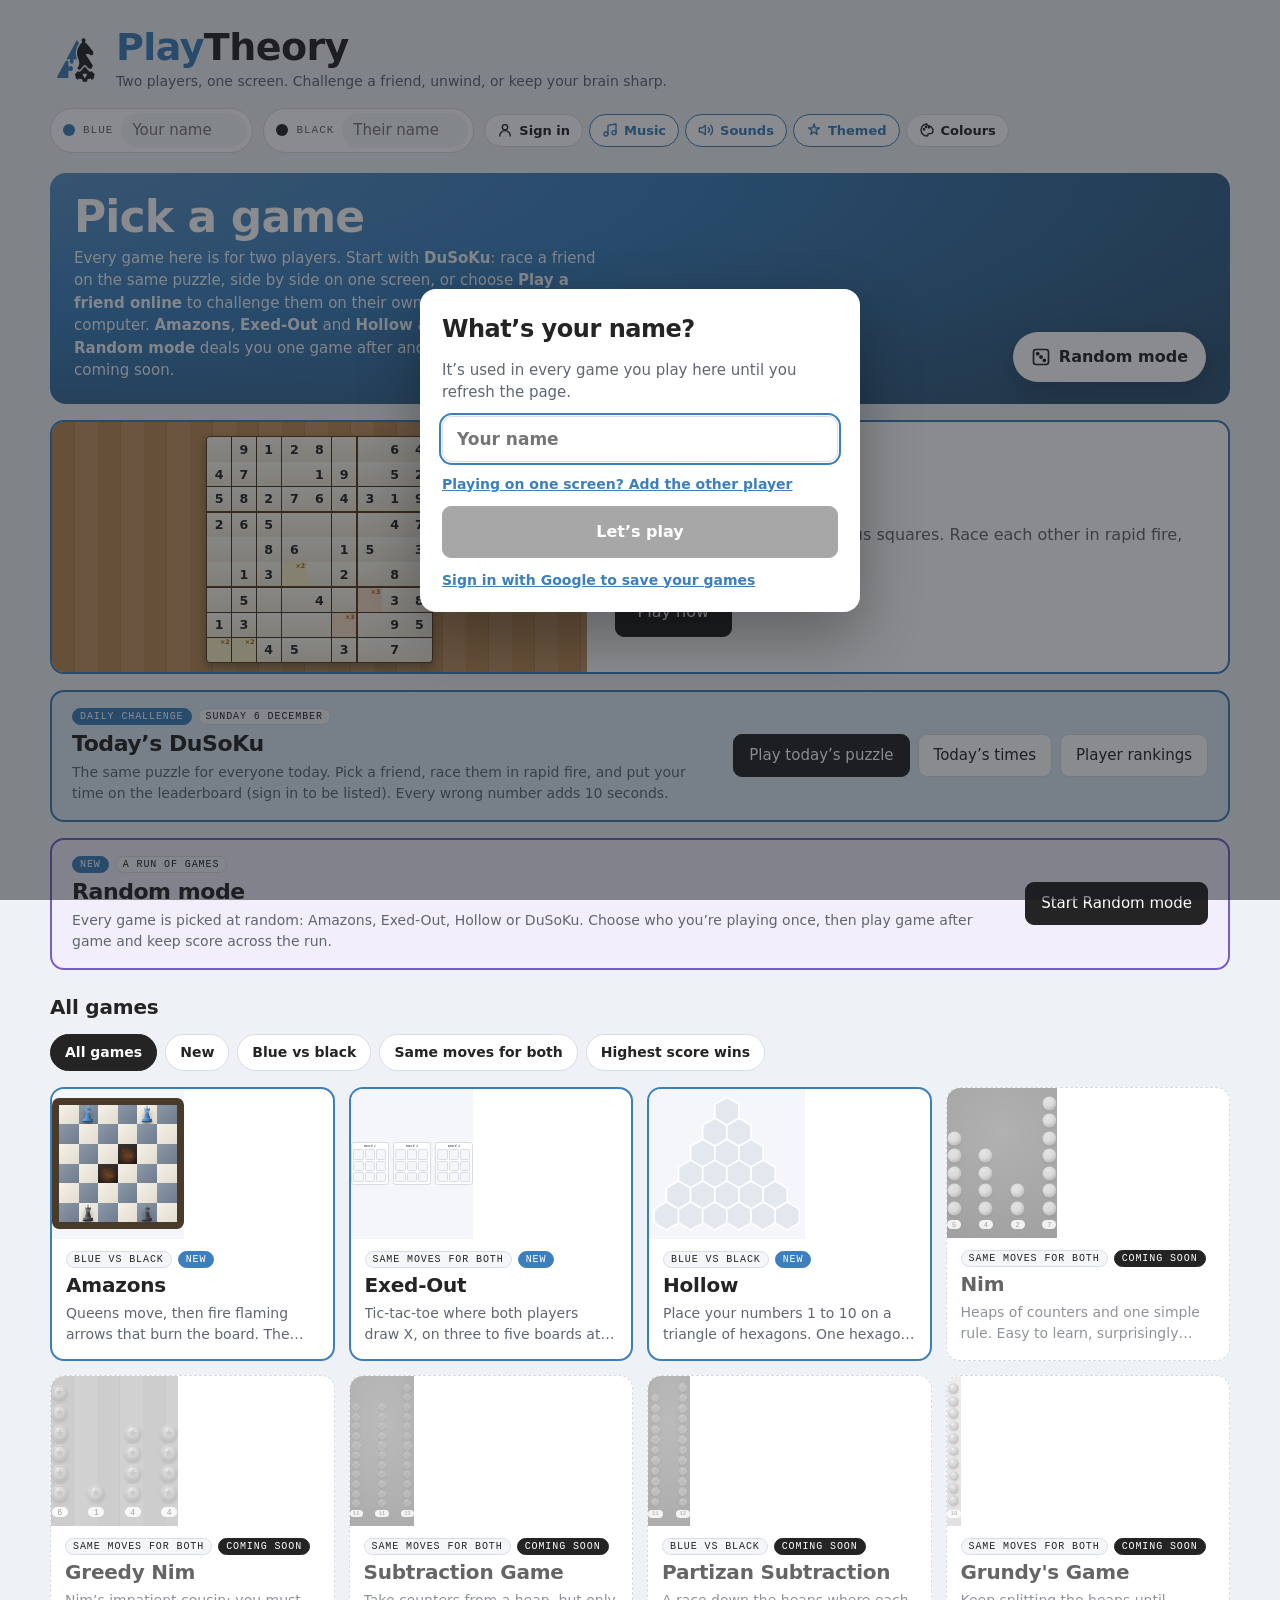
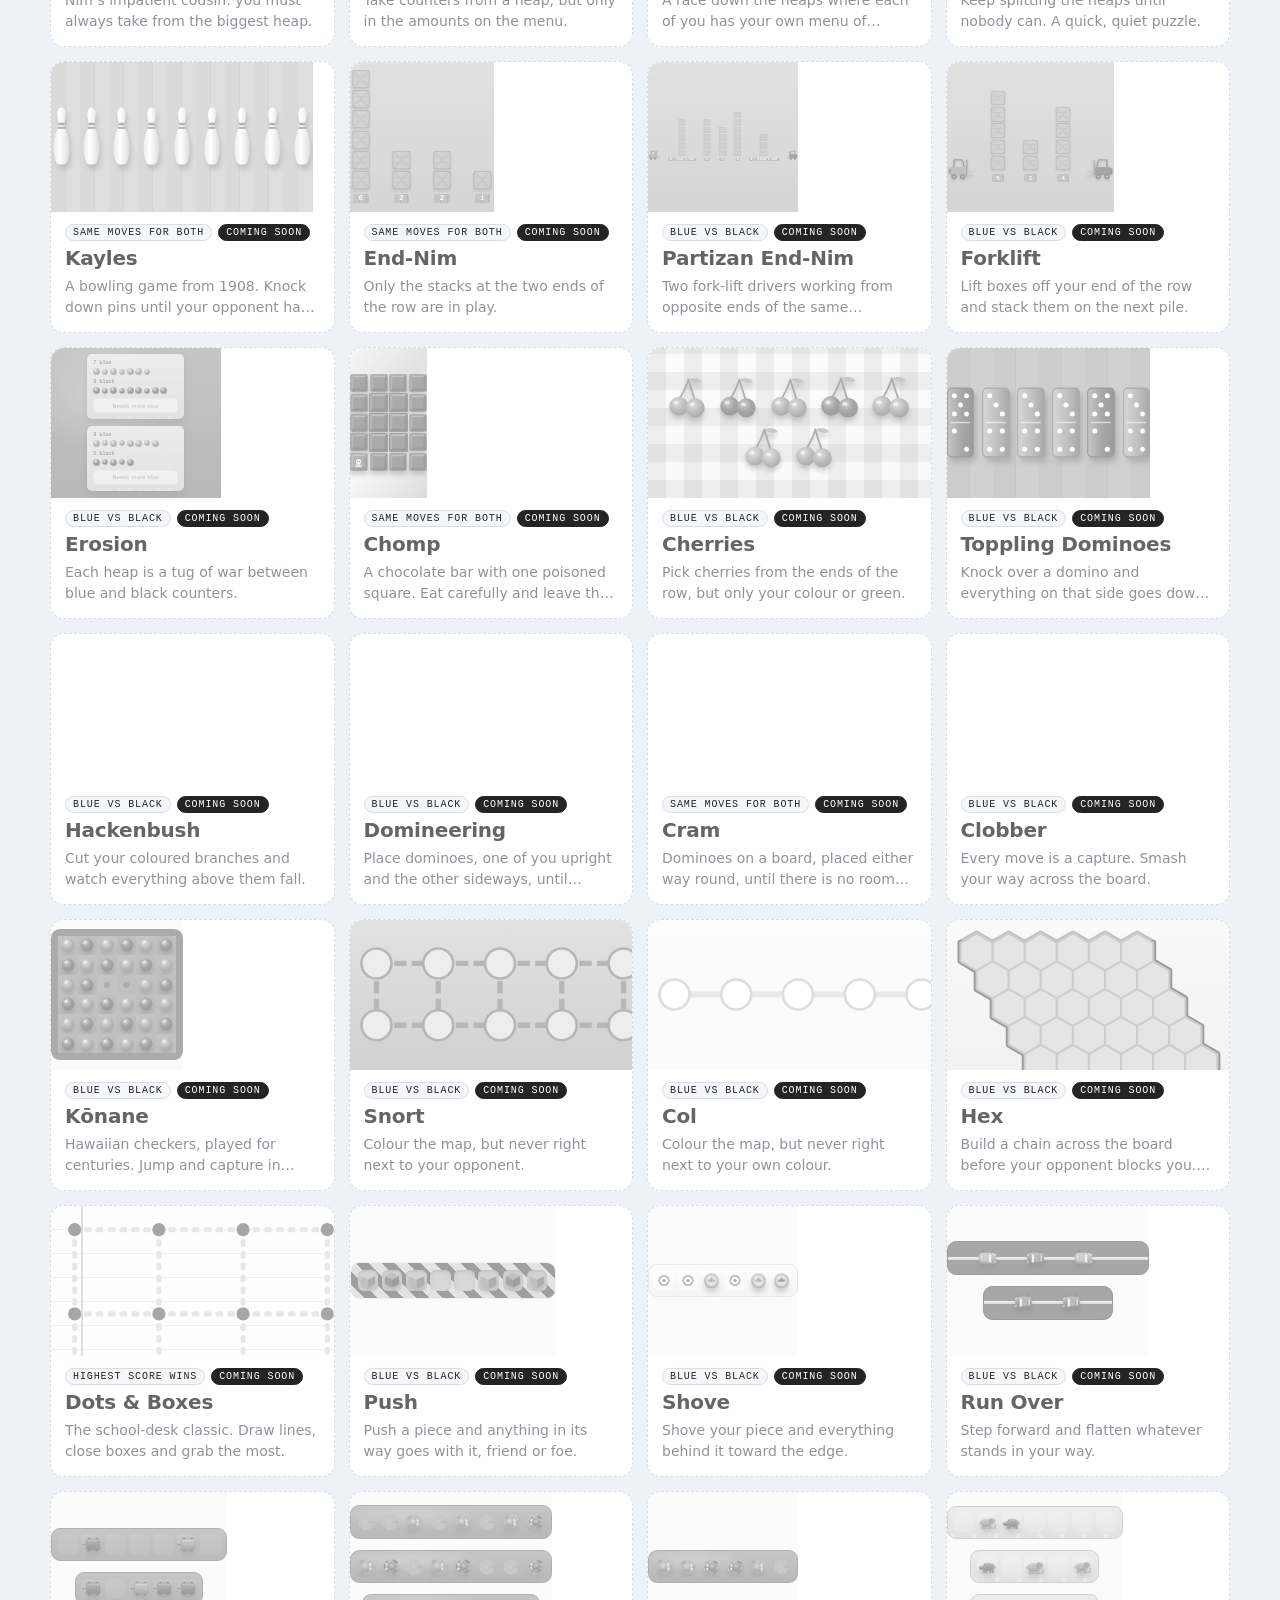
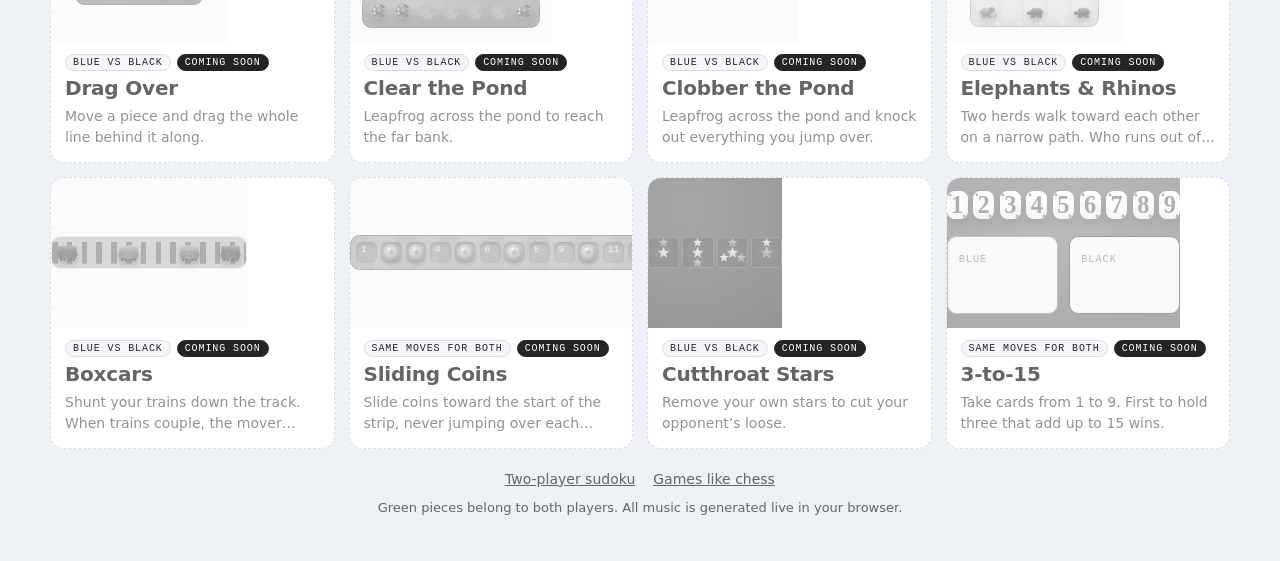
==== commit 5a88da65: "Cleaner end screens and boards for Exed-Out and Hollow - End card no longer clipped on short boards " ====
--- a/index.html
+++ b/index.html
@@ -33,7 +33,7 @@
 <link rel="preconnect" href="https://fonts.googleapis.com">
 <link rel="preconnect" href="https://fonts.gstatic.com" crossorigin>
 <link rel="stylesheet" href="https://fonts.googleapis.com/css2?family=IBM+Plex+Mono:wght@500&family=Nunito:wght@700;800;900&family=Nunito+Sans:opsz,wght@6..12,400;6..12,600;6..12,700&display=swap">
-<link rel="stylesheet" href="css/style.css?v=202611151606">
+<link rel="stylesheet" href="css/style.css?v=202611151636">
 <noscript><style>.loader{display:none}</style></noscript>
 </head>
 <body>
@@ -43,7 +43,7 @@
   <p class="ld-k">Did you know?</p>
   <p class="ld-fact" id="ldFact">Modern sudoku was invented in 1979 by Howard Garns, a retired architect from Indiana.</p>
 </div>
-<script src="js/loader.js?v=202611151606"></script>
+<script src="js/loader.js?v=202611151636"></script>
 <div class="app">
   <header class="top">
     <div class="brand">
@@ -147,21 +147,21 @@
   <dialog id="rankDlg" class="dlg" aria-label="Player rankings"><div id="rankBody" class="dlg-body"></div></dialog>
   <footer><nav class="foot-links" aria-label="More about PlayTheory"><a href="/duo-sudoku/">Two-player sudoku</a><a href="/games-like-chess/">Games like chess</a></nav>Green pieces belong to both players. All music is generated live in your browser.</footer>
 </div>
-<script src="js/util.js?v=202611151606"></script>
-<script src="js/views.js?v=202611151606"></script>
-<script src="js/fx.js?v=202611151606"></script>
-<script src="js/mascot.js?v=202611151606"></script>
-<script src="js/audio.js?v=202611151606"></script>
-<script src="js/games.js?v=202611151606"></script>
-<script src="js/sdkbot.js?v=202611151606"></script>
-<script src="js/skins.js?v=202611151606"></script>
-<script src="js/demo.js?v=202611151606"></script>
-<script src="js/firebase-config.js?v=202611151606"></script>
-<script src="js/online.js?v=202611151606"></script>
-<script src="js/account.js?v=202611151606"></script>
-<script src="js/daily.js?v=202611151606"></script>
-<script src="js/rating.js?v=202611151606"></script>
-<script src="js/review.js?v=202611151606"></script>
-<script src="js/app.js?v=202611151606"></script>
+<script src="js/util.js?v=202611151636"></script>
+<script src="js/views.js?v=202611151636"></script>
+<script src="js/fx.js?v=202611151636"></script>
+<script src="js/mascot.js?v=202611151636"></script>
+<script src="js/audio.js?v=202611151636"></script>
+<script src="js/games.js?v=202611151636"></script>
+<script src="js/sdkbot.js?v=202611151636"></script>
+<script src="js/skins.js?v=202611151636"></script>
+<script src="js/demo.js?v=202611151636"></script>
+<script src="js/firebase-config.js?v=202611151636"></script>
+<script src="js/online.js?v=202611151636"></script>
+<script src="js/account.js?v=202611151636"></script>
+<script src="js/daily.js?v=202611151636"></script>
+<script src="js/rating.js?v=202611151636"></script>
+<script src="js/review.js?v=202611151636"></script>
+<script src="js/app.js?v=202611151636"></script>
 </body>
 </html>
--- a/css/style.css
+++ b/css/style.css
@@ -851,7 +851,9 @@
 @keyframes toastin{from{opacity:0;transform:translate(-50%,-12px)}}
 
 /* the end card: sits over the board when a game ends (resultCard in js/app.js) */
-.res-pop{position:absolute;inset:0;z-index:20;display:grid;place-items:center;padding:16px;overflow:auto;background:rgba(36,36,36,.38);animation:fadein .25s ease-out}
+.res-pop{position:absolute;inset:0;z-index:20;display:grid;place-items:center;align-items:safe center;padding:16px;overflow:auto;background:rgba(36,36,36,.38);animation:fadein .25s ease-out}
+/* a short board (Exed-Out) left too little room: the play area grows while the end card shows */
+.play:has(>.res-pop:not([hidden])){min-height:640px}
 .res-card{position:relative;width:min(420px,100%);background:var(--surface);border-radius:20px;overflow:hidden;box-shadow:0 22px 60px rgba(20,26,36,.35);animation:cardin .35s cubic-bezier(.2,1.2,.4,1)}
 @keyframes fadein{from{opacity:0}}
 @keyframes cardin{from{opacity:0;transform:translateY(18px) scale(.96)}}
@@ -1001,7 +1003,7 @@
 .res-run{margin:0;padding:12px 18px 0;text-align:center;font-size:14px;color:var(--muted)}
 .res-run b{color:var(--ink)}
 /* Amazons in play: both clocks, the 20-second bar for whoever is to move, then the board */
-.clk{--sk:44px;display:flex;flex-direction:column;align-items:center;gap:10px}
+.clk{--sk:52px;display:flex;flex-direction:column;align-items:center;gap:10px}
 .clk .sdk-turnbar .clk-who{font-size:13px;white-space:nowrap;overflow:hidden;text-overflow:ellipsis;max-width:40%}
 .demo-box .clk .sdk-turnbar,.gprev .clk .sdk-scores{display:none}
 @media (min-width:881px){
@@ -1018,6 +1020,8 @@
 .exo-row{display:flex;flex-wrap:wrap;justify-content:center;gap:14px}
 .exo-b{display:flex;flex-direction:column;align-items:center;gap:6px;padding:8px;border-radius:12px;background:var(--surface);border:2px solid var(--line)}
 .exo-b.dead{opacity:.55;background:var(--surface-2)}
+.exo-b.lose{background:var(--surface);border-color:#c0392b;box-shadow:0 0 0 3px rgba(192,57,43,.15)}
+.exo-b.lose .exo-c.last{box-shadow:0 0 0 3px #c0392b}
 .exo-n{font:600 12px var(--f-mono);color:var(--muted)}
 .exo-g{display:grid;grid-template-columns:repeat(3,var(--cell));gap:4px}
 .exo-c{width:var(--cell);height:var(--cell);border-radius:6px;border:1px solid var(--line);background:var(--surface-2);display:grid;place-items:center;padding:0;font:900 calc(var(--cell)*.6)/1 var(--f-display);color:var(--ink)}
@@ -1025,10 +1029,14 @@
 .exo-c.last{box-shadow:0 0 0 3px var(--neutral)}
 .exo-c.hit{background:#f6d5d1;color:#b3261e}
 /* Hollow (2026-11-15): numbers on the hexagons; at the end the hollow and the hexagons around it light up */
-.hol{width:min(100%,var(--mw))}
+.hol-box{width:min(100%,var(--mw));display:flex;flex-direction:column;align-items:center;gap:8px}
+.hol-box .hol{width:100%;max-width:none}
+.hol .hexcell,.hol .hexcell.hL,.hol .hexcell.hR{stroke:#fff;stroke-width:3;stroke-linejoin:round}
+.hol .hexcell{fill:#e3e8ef} .hol .hexcell.hL{fill:var(--left)} .hol .hexcell.hR{fill:var(--right)} .hol .hexcell.hole{fill:#fff1b8}
 .hol-v{fill:#fff;font:800 17px var(--f-display);text-anchor:middle;dominant-baseline:central;pointer-events:none}
-.hexcell.last{stroke:var(--neutral);stroke-width:3}
-.hexcell.hole{fill:#fff3c4;stroke:#d39b00;stroke-width:4}
-.hexcell.near{stroke:#d39b00;stroke-width:3}
+.hol-ring{fill:none;stroke-width:3;stroke-linejoin:round;pointer-events:none}
+.hol-ring.last{stroke:var(--neutral)} .hol-ring.hole{stroke:#d39b00;stroke-width:4} .hol-ring.near{stroke:#f2b705}
+.hol-sum{margin:0;font:700 15px var(--f-display);color:var(--muted)} .hol-sum .p0{color:var(--left)} .hol-sum .p1{color:var(--ink)}
 .hol-next{font:600 12px var(--f-mono);color:var(--muted);padding:1px 6px;border-radius:6px;background:var(--surface-2);white-space:nowrap}
-@media (min-width:881px){ .focus .clk>.hol{width:min(var(--mw),calc(100vw - 600px),calc((100vh - 170px)*1.15))} }
+.hol-next b{color:var(--ink)}
+@media (min-width:881px){ .focus .clk>.hol-box{width:min(var(--mw),calc(100vw - 600px),calc((100vh - 200px)*1.15))} }
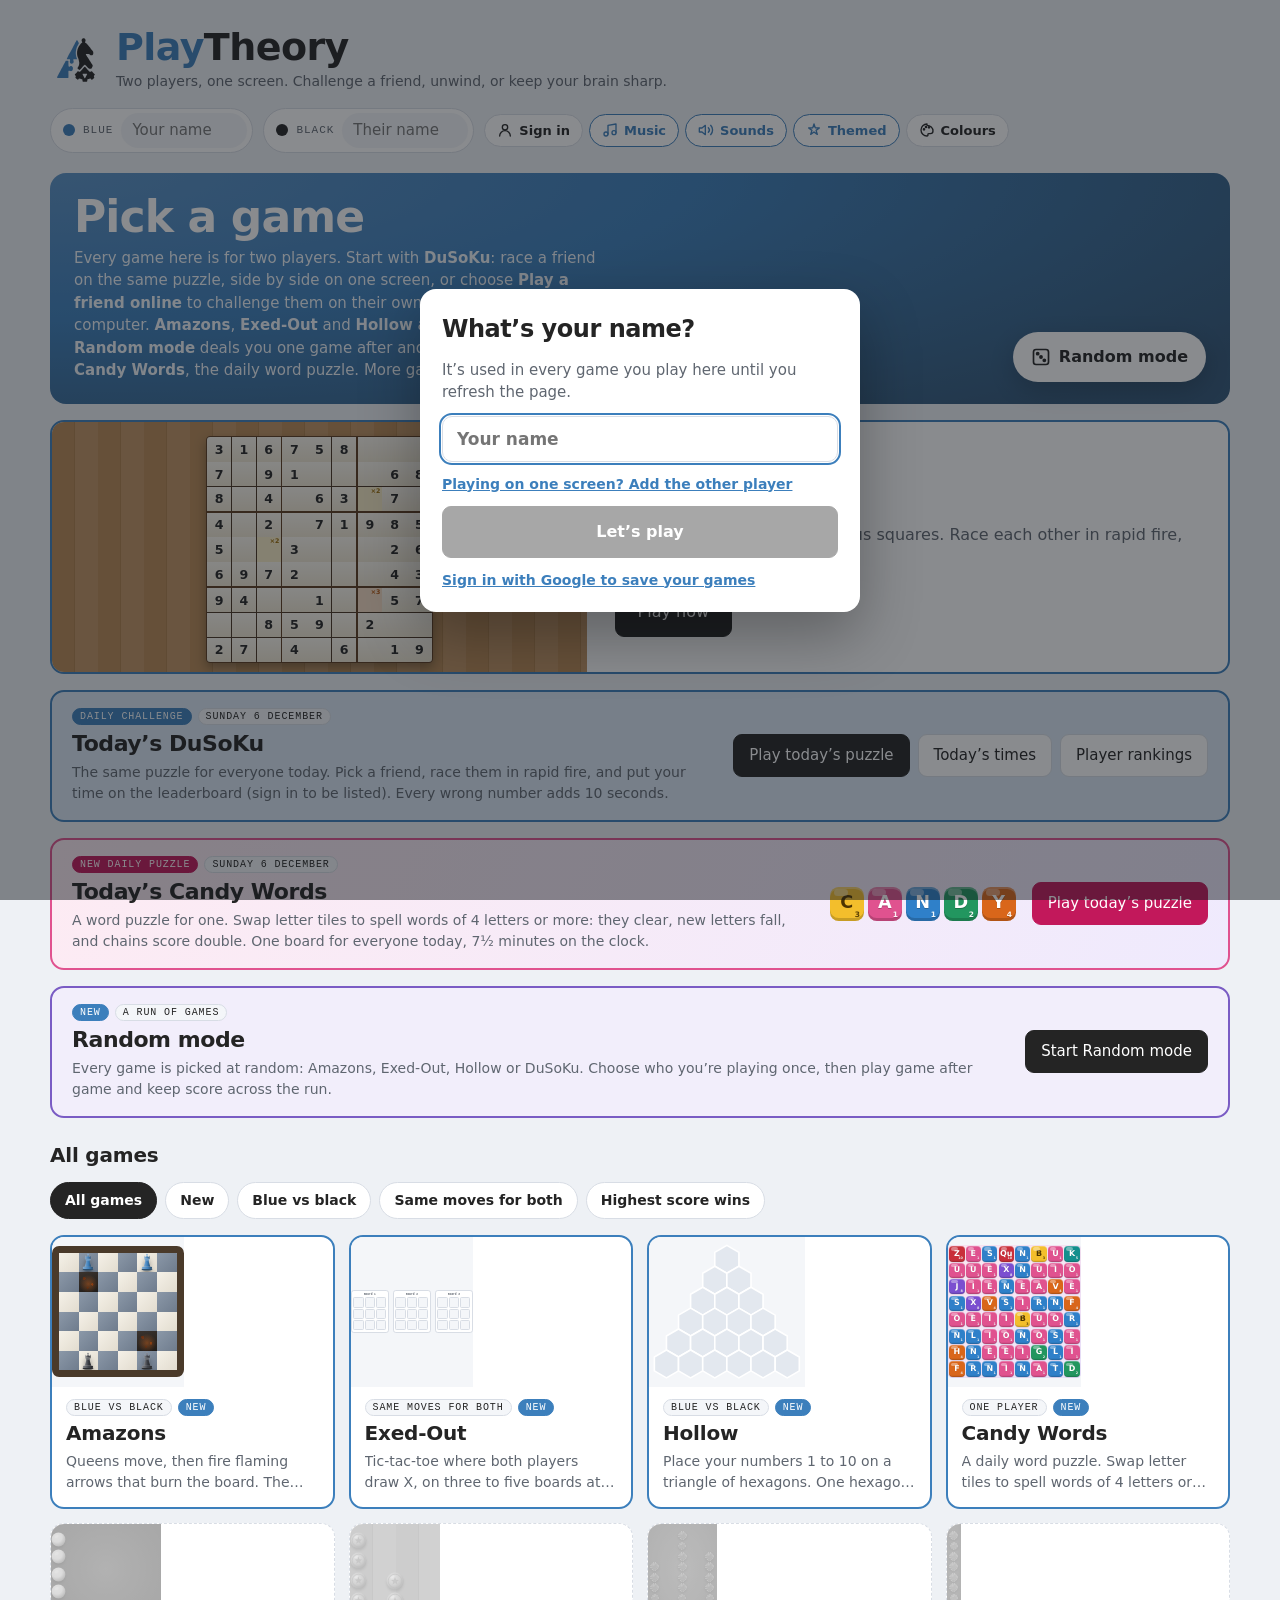
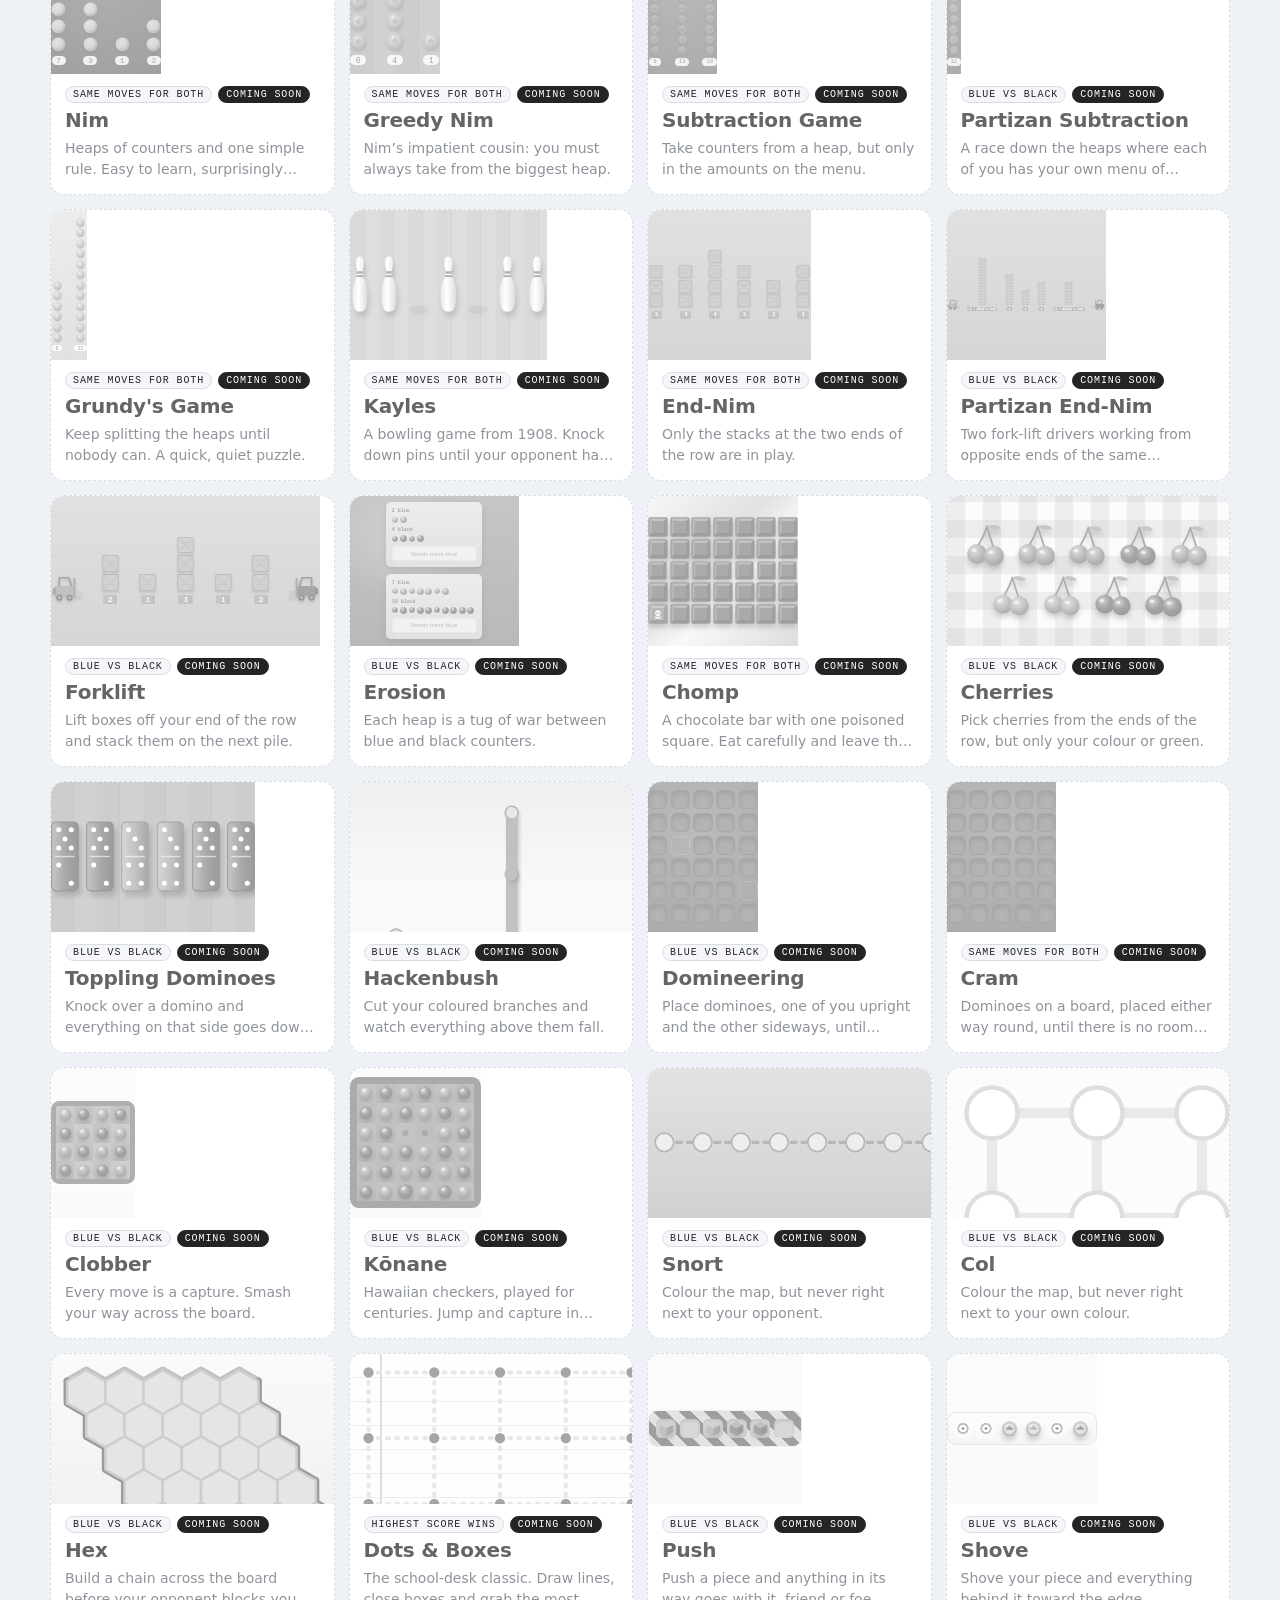
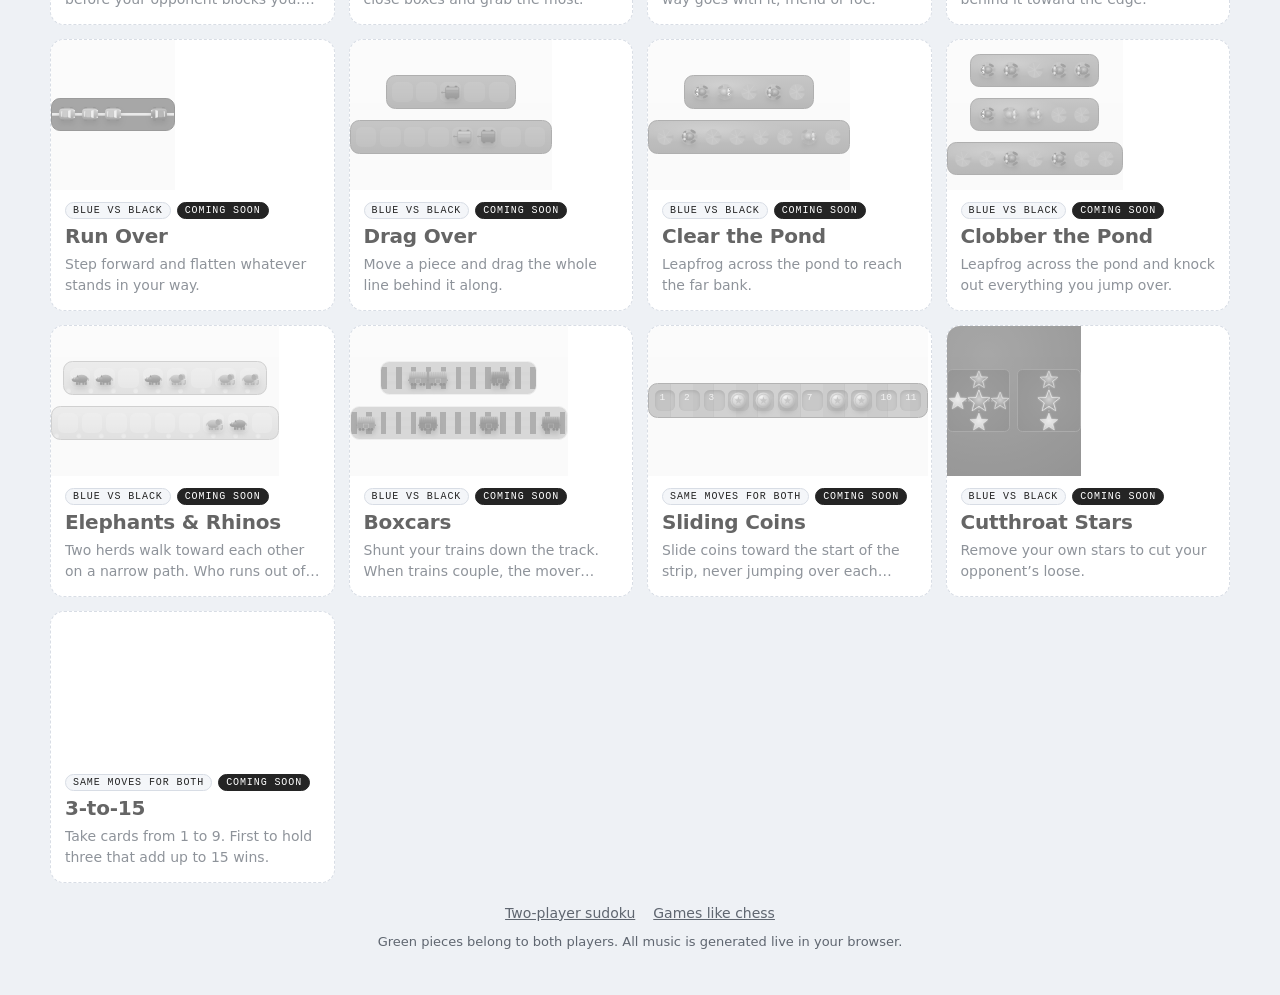
==== commit 2568873f: "New game: Candy Words, a daily word puzzle for one player - Swap letter tiles to spell words of 4+ l" ====
--- a/index.html
+++ b/index.html
@@ -33,7 +33,7 @@
 <link rel="preconnect" href="https://fonts.googleapis.com">
 <link rel="preconnect" href="https://fonts.gstatic.com" crossorigin>
 <link rel="stylesheet" href="https://fonts.googleapis.com/css2?family=IBM+Plex+Mono:wght@500&family=Nunito:wght@700;800;900&family=Nunito+Sans:opsz,wght@6..12,400;6..12,600;6..12,700&display=swap">
-<link rel="stylesheet" href="css/style.css?v=202611151636">
+<link rel="stylesheet" href="css/style.css?v=202611251654">
 <noscript><style>.loader{display:none}</style></noscript>
 </head>
 <body>
@@ -43,7 +43,7 @@
   <p class="ld-k">Did you know?</p>
   <p class="ld-fact" id="ldFact">Modern sudoku was invented in 1979 by Howard Garns, a retired architect from Indiana.</p>
 </div>
-<script src="js/loader.js?v=202611151636"></script>
+<script src="js/loader.js?v=202611251654"></script>
 <div class="app">
   <header class="top">
     <div class="brand">
@@ -78,12 +78,13 @@
     <div class="home-hero">
       <div>
         <h2 id="homeTitle">Pick a game</h2>
-        <p>Every game here is for two players. Start with <b>DuSoKu</b>: race a friend on the same puzzle, side by side on one screen, or choose <b>Play a friend online</b> to challenge them on their own device, or play the computer. <b>Amazons</b>, <b>Exed-Out</b> and <b>Hollow</b> are open too, and <b>Random mode</b> deals you one game after another. More games are coming soon.</p>
+        <p>Every game here is for two players. Start with <b>DuSoKu</b>: race a friend on the same puzzle, side by side on one screen, or choose <b>Play a friend online</b> to challenge them on their own device, or play the computer. <b>Amazons</b>, <b>Exed-Out</b> and <b>Hollow</b> are open too, and <b>Random mode</b> deals you one game after another. On your own? Try <b>Candy Words</b>, the daily word puzzle. More games are coming soon.</p>
       </div>
       <button class="btn big surprise" id="surprise" type="button"><svg viewBox="0 0 24 24" fill="none" stroke="currentColor" stroke-width="2" stroke-linecap="round" stroke-linejoin="round" aria-hidden="true"><rect x="3" y="3" width="18" height="18" rx="3"/><circle cx="8" cy="8" r="1.3" fill="currentColor"/><circle cx="16" cy="16" r="1.3" fill="currentColor"/><circle cx="12" cy="12" r="1.3" fill="currentColor"/></svg>Random mode</button>
     </div>
     <div class="featured" id="featured" aria-label="Featured game"></div>
     <div class="daily" id="daily" aria-label="Daily challenge"></div>
+    <div class="daily cw-card" id="cwCard" aria-label="Candy Words, the daily word puzzle"></div>
     <div class="daily rnd-card" id="rndCard" aria-label="Random mode"></div>
     <h2 class="home-sub">All games</h2>
     <div class="filters" id="filters" role="group" aria-label="Show games"></div>
@@ -147,21 +148,22 @@
   <dialog id="rankDlg" class="dlg" aria-label="Player rankings"><div id="rankBody" class="dlg-body"></div></dialog>
   <footer><nav class="foot-links" aria-label="More about PlayTheory"><a href="/duo-sudoku/">Two-player sudoku</a><a href="/games-like-chess/">Games like chess</a></nav>Green pieces belong to both players. All music is generated live in your browser.</footer>
 </div>
-<script src="js/util.js?v=202611151636"></script>
-<script src="js/views.js?v=202611151636"></script>
-<script src="js/fx.js?v=202611151636"></script>
-<script src="js/mascot.js?v=202611151636"></script>
-<script src="js/audio.js?v=202611151636"></script>
-<script src="js/games.js?v=202611151636"></script>
-<script src="js/sdkbot.js?v=202611151636"></script>
-<script src="js/skins.js?v=202611151636"></script>
-<script src="js/demo.js?v=202611151636"></script>
-<script src="js/firebase-config.js?v=202611151636"></script>
-<script src="js/online.js?v=202611151636"></script>
-<script src="js/account.js?v=202611151636"></script>
-<script src="js/daily.js?v=202611151636"></script>
-<script src="js/rating.js?v=202611151636"></script>
-<script src="js/review.js?v=202611151636"></script>
-<script src="js/app.js?v=202611151636"></script>
+<script src="js/util.js?v=202611251654"></script>
+<script src="js/views.js?v=202611251654"></script>
+<script src="js/fx.js?v=202611251654"></script>
+<script src="js/mascot.js?v=202611251654"></script>
+<script src="js/audio.js?v=202611251654"></script>
+<script src="js/games.js?v=202611251654"></script>
+<script src="js/candywords.js?v=202611251654"></script>
+<script src="js/sdkbot.js?v=202611251654"></script>
+<script src="js/skins.js?v=202611251654"></script>
+<script src="js/demo.js?v=202611251654"></script>
+<script src="js/firebase-config.js?v=202611251654"></script>
+<script src="js/online.js?v=202611251654"></script>
+<script src="js/account.js?v=202611251654"></script>
+<script src="js/daily.js?v=202611251654"></script>
+<script src="js/rating.js?v=202611251654"></script>
+<script src="js/review.js?v=202611251654"></script>
+<script src="js/app.js?v=202611251654"></script>
 </body>
 </html>
--- a/css/style.css
+++ b/css/style.css
@@ -1040,3 +1040,56 @@
 .hol-next{font:600 12px var(--f-mono);color:var(--muted);padding:1px 6px;border-radius:6px;background:var(--surface-2);white-space:nowrap}
 .hol-next b{color:var(--ink)}
 @media (min-width:881px){ .focus .clk>.hol-box{width:min(var(--mw),calc(100vw - 600px),calc((100vh - 200px)*1.15))} }
+/* Candy Words (2026-11-25): candy-coloured letter tiles (vowels pink, the rest by points), the score and clock above, the
+   last few words below. The board fills a phone's width; tiles slide, light up, pop and fall (js/candywords.js) */
+.cw{--ct:clamp(26px,calc((100vw - 92px)/8),54px);--cg:4px;display:flex;flex-direction:column;align-items:center;gap:10px}
+.focus .cw{--ct:clamp(26px,min(calc((100vw - 80px)/8),calc((100vh - 250px)/8)),62px);--ct:clamp(26px,min(calc((100vw - 80px)/8),calc((100dvh - 250px)/8)),62px)}
+.themed .board > .cw{rotate:none}
+.cw-top{display:grid;grid-template-columns:1fr auto 1fr;align-items:center;gap:10px;width:calc(var(--ct)*8 + var(--cg)*7 + 12px);max-width:100%}
+.cw-stat{display:flex;flex-direction:column;align-items:center;line-height:1.1}
+.cw-stat small{font:500 11px var(--f-mono);text-transform:uppercase;letter-spacing:.09em;color:var(--muted)}
+.cw-stat b{font:900 26px var(--f-display)}
+.cw-clock{font:800 24px var(--f-mono);letter-spacing:.04em;padding:4px 14px;border-radius:12px;background:var(--ink);color:#fff}
+.cw-clock.low{background:#c0392b;animation:livepulse 1s ease-in-out infinite}
+.cw-board{position:relative}
+.cw-grid{display:grid;grid-template-columns:repeat(8,var(--ct));grid-auto-rows:var(--ct);gap:var(--cg);padding:6px;border-radius:16px;
+  background:linear-gradient(160deg,#fde6f0,#ebe5fc);box-shadow:inset 0 0 0 1px rgba(122,79,208,.15);overflow:hidden;touch-action:none;user-select:none;-webkit-user-select:none}
+.cw-t{--c:#2f80c9;position:relative;display:grid;place-items:center;width:var(--ct);height:var(--ct);padding:0;border:0;border-radius:calc(var(--ct)*.26);
+  background:var(--c);color:#fff;font:900 calc(var(--ct)*.52)/1 var(--f-display);text-shadow:0 1px 0 rgba(0,0,0,.22);
+  box-shadow:inset 0 -4px 0 rgba(0,0,0,.18),inset 0 3px 0 rgba(255,255,255,.3),0 2px 3px rgba(40,20,60,.2);transition:transform .16s ease-in-out}
+.cw-t::before{content:"";position:absolute;left:13%;top:8%;width:42%;height:20%;border-radius:999px;background:rgba(255,255,255,.38);pointer-events:none}
+.cw-t b{font:inherit;margin-top:-4%}
+.cw-t small{position:absolute;right:11%;bottom:7%;font:800 calc(var(--ct)*.22)/1 var(--f-display);opacity:.92}
+.cw-t.v{--c:#e0528f} .cw-t.p1{--c:#2f80c9} .cw-t.p2{--c:#22965f} .cw-t.p3{--c:#f3be2c;color:#4d3400;text-shadow:none}
+.cw-t.p4{--c:#d9661a} .cw-t.p5{--c:#138f8d} .cw-t.p8{--c:#7b4fd0} .cw-t.p10{--c:#c92f3a}
+button.cw-t{cursor:pointer}
+button.cw-t:hover{filter:brightness(1.07)}
+button.cw-t:focus-visible{outline:3px solid var(--ink);outline-offset:1px}
+.cw-t.sel{transform:scale(1.1);z-index:1;box-shadow:0 0 0 3px #fff,0 0 0 6px var(--ink),0 6px 12px rgba(40,20,60,.3)}
+.cw-t.slide{transform:translate(calc(var(--sx)*(100% + var(--cg))),calc(var(--sy)*(100% + var(--cg))));z-index:2}
+.cw-t.hit{z-index:1;animation:cwhit .42s ease-in-out;box-shadow:0 0 0 3px #fff,0 0 16px 6px rgba(255,205,40,.95)}
+@keyframes cwhit{50%{transform:scale(1.15)}}
+.cw-t.pop{transform:scale(.1)!important;opacity:0;transition:transform .17s ease-in,opacity .17s ease-in}
+.cw-t.drop{animation:cwdrop calc(200ms + var(--fy)*40ms) cubic-bezier(.35,0,.6,1.3) both}
+@keyframes cwdrop{from{transform:translateY(calc(var(--fy)*-1*(100% + var(--cg))))}}
+.cw-grid.mix .cw-t{animation:cwmix .5s ease-in forwards}
+@keyframes cwmix{to{transform:scale(.2) rotate(200deg);opacity:0}}
+.cw-float{position:fixed;z-index:60;pointer-events:none;transform:translate(-50%,-50%);white-space:nowrap;padding:5px 12px;border-radius:999px;
+  background:#fff;color:var(--ink);font:900 19px var(--f-display);box-shadow:0 6px 18px rgba(40,20,60,.25);animation:cwfloat 1.25s ease-out forwards}
+.cw-float b{color:#c2185b}
+@keyframes cwfloat{0%{opacity:0;transform:translate(-50%,-30%) scale(.6)}15%{opacity:1;transform:translate(-50%,-50%) scale(1.08)}70%{opacity:1;transform:translate(-50%,-120%)}100%{opacity:0;transform:translate(-50%,-190%)}}
+.cw-banner{position:fixed;z-index:61;pointer-events:none;transform:translate(-50%,-50%);white-space:nowrap;padding:8px 20px;border-radius:16px;
+  background:linear-gradient(120deg,#e0528f,#7b4fd0);color:#fff;font:900 30px var(--f-display);letter-spacing:-.01em;box-shadow:0 10px 30px rgba(60,20,90,.35);animation:cwban 1.1s cubic-bezier(.2,1.3,.4,1) forwards}
+@keyframes cwban{0%{opacity:0;transform:translate(-50%,-50%) scale(.5)}20%{opacity:1;transform:translate(-50%,-50%) scale(1)}75%{opacity:1}100%{opacity:0;transform:translate(-50%,-70%) scale(.95)}}
+.cw-log{display:flex;flex-wrap:wrap;justify-content:center;gap:6px;min-height:28px;max-width:calc(var(--ct)*8 + var(--cg)*7 + 12px)}
+.cw-w{font:800 13px var(--f-display);padding:3px 10px;border-radius:999px;background:var(--surface);border:1px solid var(--line)}
+.cw-w small{margin-left:5px;color:#c2185b;font-size:12px}
+.cw-mini{--ct:34px;display:flex;gap:4px}
+.cw-mini .cw-t{box-shadow:inset 0 -3px 0 rgba(0,0,0,.18),inset 0 2px 0 rgba(255,255,255,.3)}
+.cw-pre{align-items:flex-start}
+.cw-today{font-weight:600}
+.cw-card{background:linear-gradient(120deg,#fdebf3,#efeafd);border-color:#e0528f}
+.cw-card .chip.new{background:#c2185b;border-color:#c2185b}
+.cw-card .btn.primary{background:#c2185b;border-color:#c2185b}
+@media (max-width:600px){.cw-card .cw-mini{display:none}}
+@media (prefers-reduced-motion:reduce){.cw-t,.cw-t.drop,.cw-t.hit,.cw-grid.mix .cw-t,.cw-float,.cw-banner{animation-duration:.01ms;transition-duration:.01ms}}
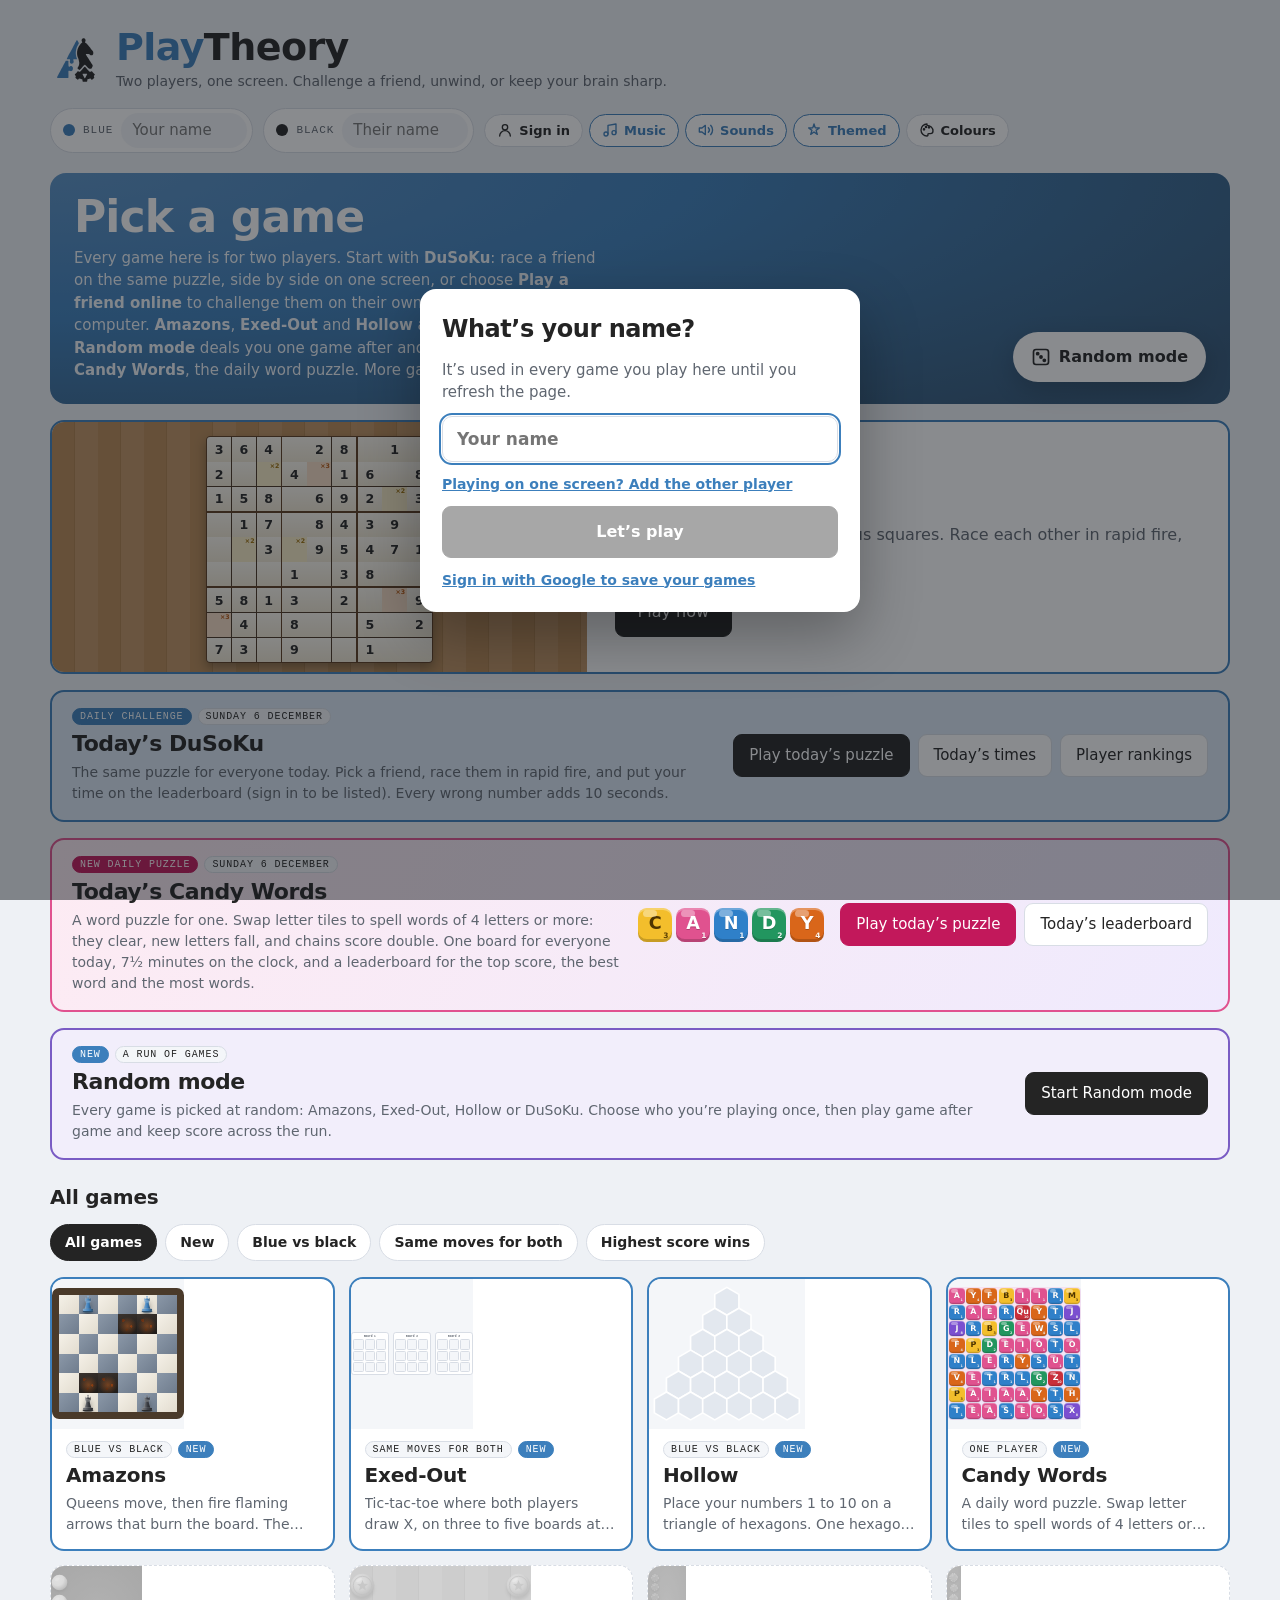
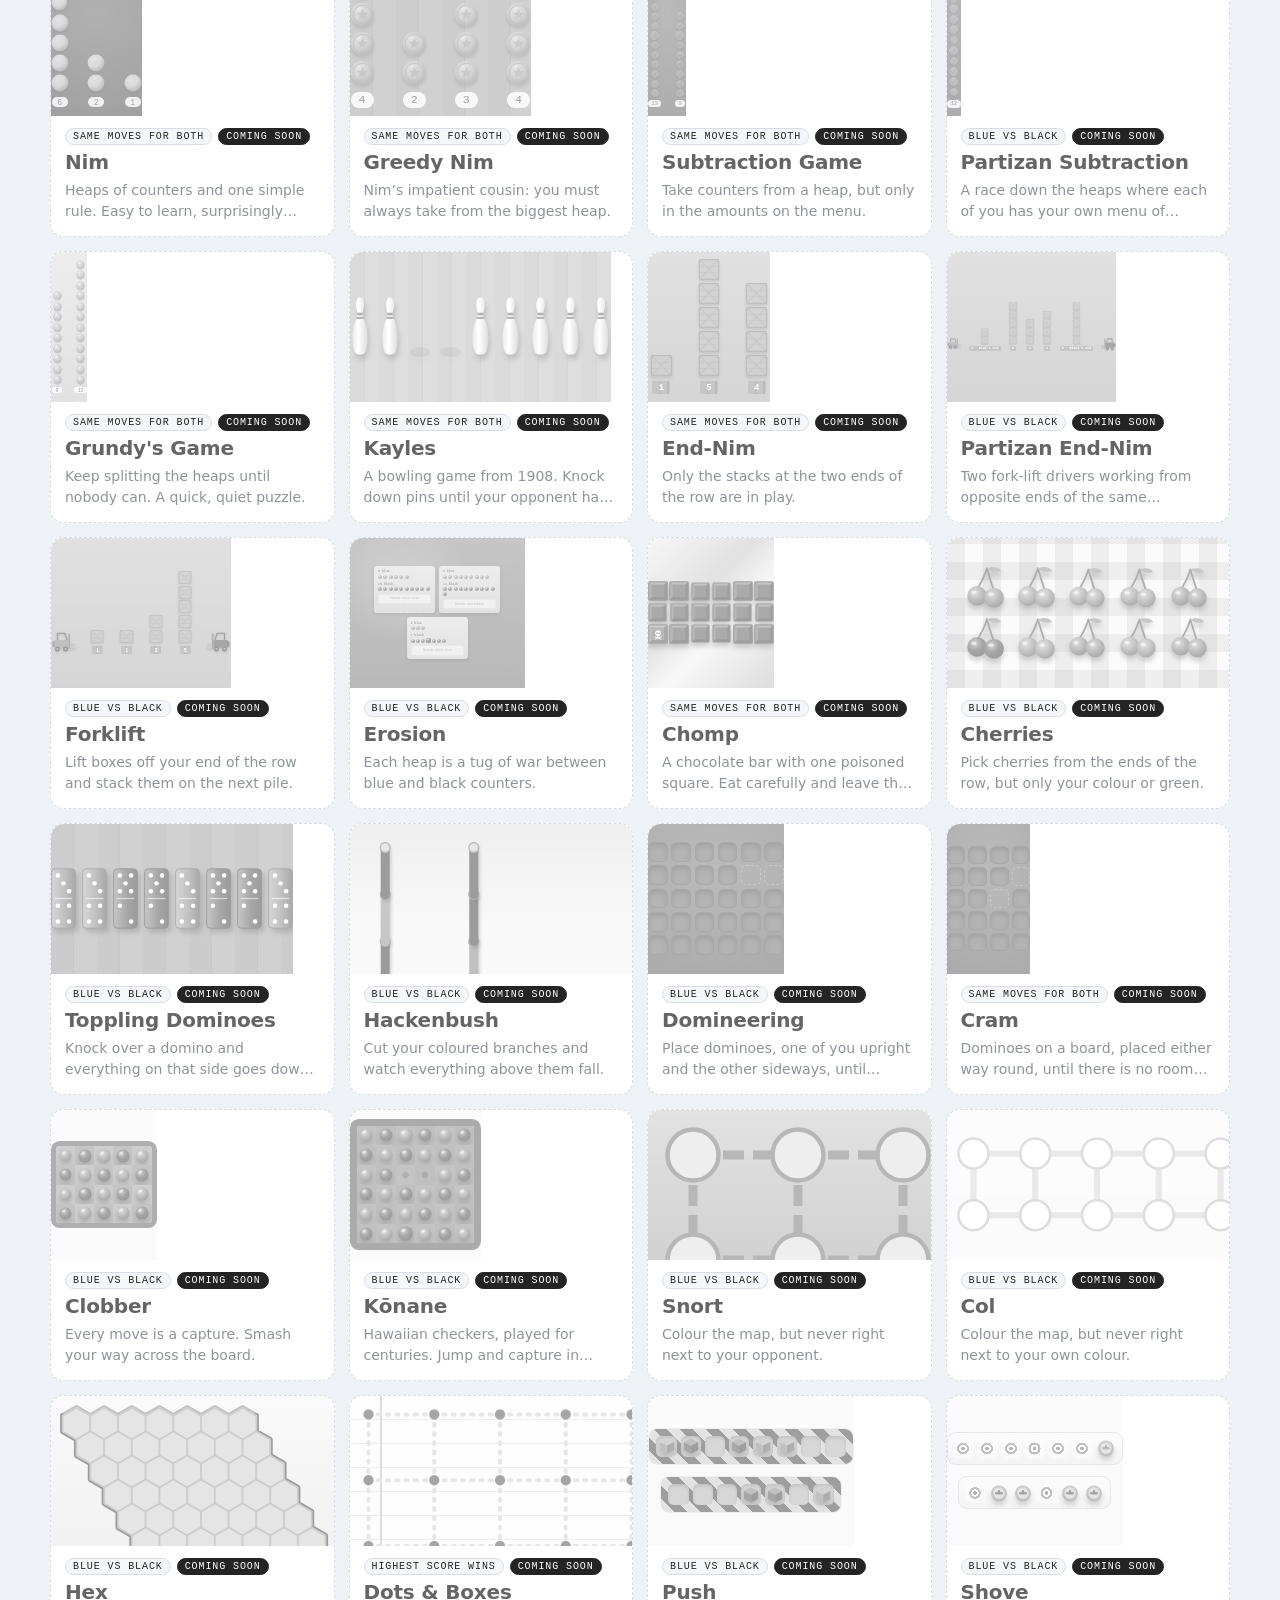
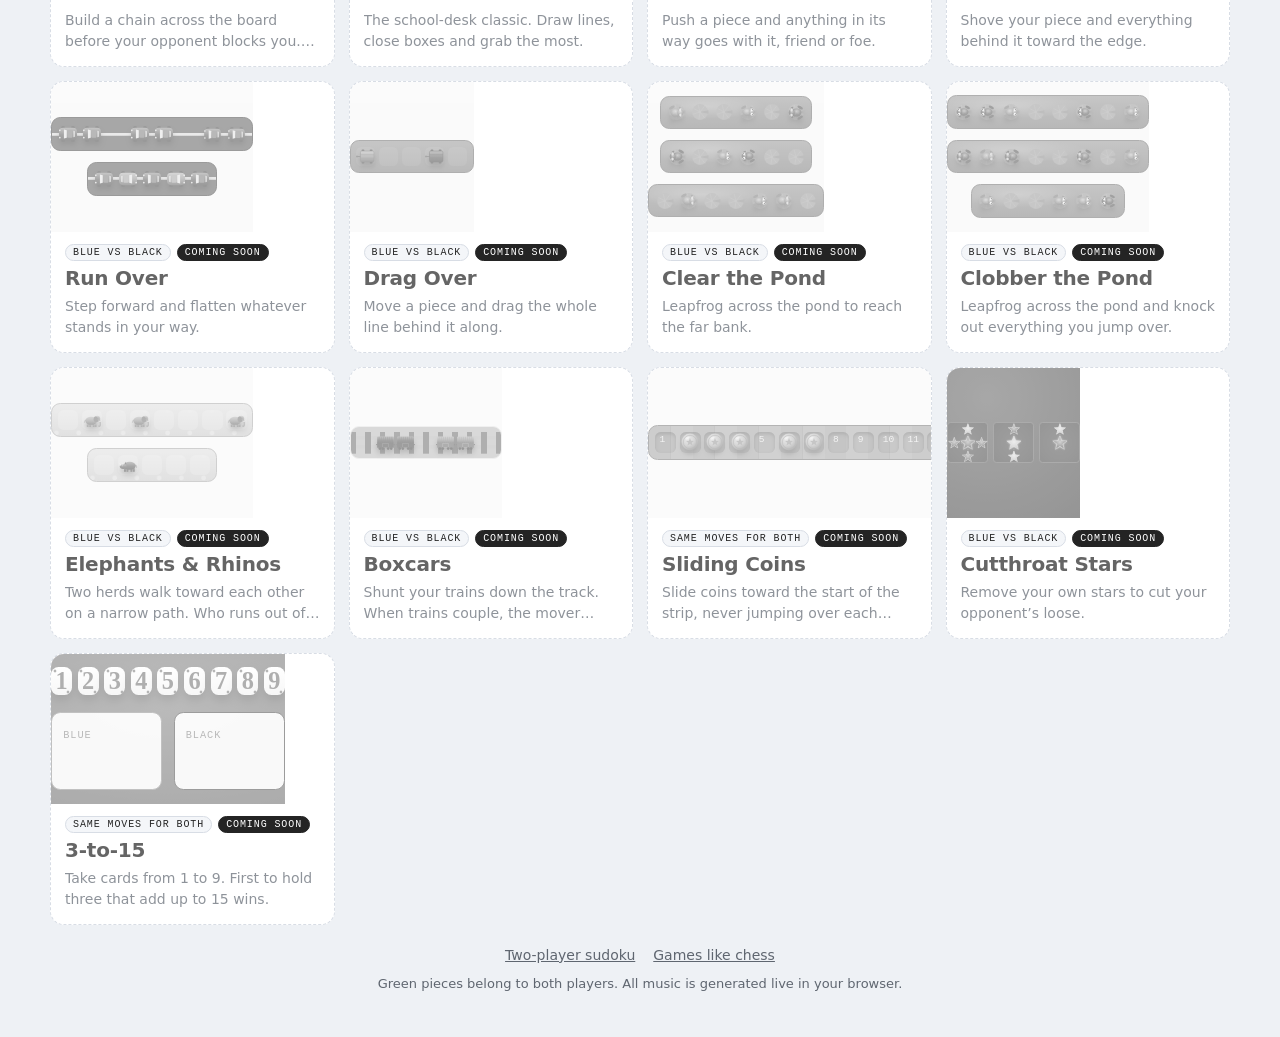
==== commit d532a84e: "Candy Words: today's leaderboard, and a stuck board always reshuffles - Leaderboard for the day's pu" ====
--- a/index.html
+++ b/index.html
@@ -33,7 +33,7 @@
 <link rel="preconnect" href="https://fonts.googleapis.com">
 <link rel="preconnect" href="https://fonts.gstatic.com" crossorigin>
 <link rel="stylesheet" href="https://fonts.googleapis.com/css2?family=IBM+Plex+Mono:wght@500&family=Nunito:wght@700;800;900&family=Nunito+Sans:opsz,wght@6..12,400;6..12,600;6..12,700&display=swap">
-<link rel="stylesheet" href="css/style.css?v=202611251654">
+<link rel="stylesheet" href="css/style.css?v=202611251714">
 <noscript><style>.loader{display:none}</style></noscript>
 </head>
 <body>
@@ -43,7 +43,7 @@
   <p class="ld-k">Did you know?</p>
   <p class="ld-fact" id="ldFact">Modern sudoku was invented in 1979 by Howard Garns, a retired architect from Indiana.</p>
 </div>
-<script src="js/loader.js?v=202611251654"></script>
+<script src="js/loader.js?v=202611251714"></script>
 <div class="app">
   <header class="top">
     <div class="brand">
@@ -143,27 +143,28 @@
   <dialog id="onlineDlg" class="dlg" aria-label="Play online"><div id="onlineBody" class="dlg-body"></div></dialog>
   <dialog id="accountDlg" class="dlg" aria-label="Your account"><div id="accountBody" class="dlg-body"></div></dialog>
   <dialog id="dailyDlg" class="dlg" aria-label="Daily leaderboard"><div id="dailyBody" class="dlg-body"></div></dialog>
+  <dialog id="cwDlg" class="dlg" aria-label="Candy Words leaderboard"><div id="cwBody" class="dlg-body"></div></dialog>
   <dialog id="lookDlg" class="dlg" aria-label="Board colours"><div id="lookBody" class="dlg-body"></div></dialog>
   <dialog id="reviewDlg" class="dlg rv-dlg" aria-label="Game review"><div id="reviewBody" class="dlg-body"></div></dialog>
   <dialog id="rankDlg" class="dlg" aria-label="Player rankings"><div id="rankBody" class="dlg-body"></div></dialog>
   <footer><nav class="foot-links" aria-label="More about PlayTheory"><a href="/duo-sudoku/">Two-player sudoku</a><a href="/games-like-chess/">Games like chess</a></nav>Green pieces belong to both players. All music is generated live in your browser.</footer>
 </div>
-<script src="js/util.js?v=202611251654"></script>
-<script src="js/views.js?v=202611251654"></script>
-<script src="js/fx.js?v=202611251654"></script>
-<script src="js/mascot.js?v=202611251654"></script>
-<script src="js/audio.js?v=202611251654"></script>
-<script src="js/games.js?v=202611251654"></script>
-<script src="js/candywords.js?v=202611251654"></script>
-<script src="js/sdkbot.js?v=202611251654"></script>
-<script src="js/skins.js?v=202611251654"></script>
-<script src="js/demo.js?v=202611251654"></script>
-<script src="js/firebase-config.js?v=202611251654"></script>
-<script src="js/online.js?v=202611251654"></script>
-<script src="js/account.js?v=202611251654"></script>
-<script src="js/daily.js?v=202611251654"></script>
-<script src="js/rating.js?v=202611251654"></script>
-<script src="js/review.js?v=202611251654"></script>
-<script src="js/app.js?v=202611251654"></script>
+<script src="js/util.js?v=202611251714"></script>
+<script src="js/views.js?v=202611251714"></script>
+<script src="js/fx.js?v=202611251714"></script>
+<script src="js/mascot.js?v=202611251714"></script>
+<script src="js/audio.js?v=202611251714"></script>
+<script src="js/games.js?v=202611251714"></script>
+<script src="js/candywords.js?v=202611251714"></script>
+<script src="js/sdkbot.js?v=202611251714"></script>
+<script src="js/skins.js?v=202611251714"></script>
+<script src="js/demo.js?v=202611251714"></script>
+<script src="js/firebase-config.js?v=202611251714"></script>
+<script src="js/online.js?v=202611251714"></script>
+<script src="js/account.js?v=202611251714"></script>
+<script src="js/daily.js?v=202611251714"></script>
+<script src="js/rating.js?v=202611251714"></script>
+<script src="js/review.js?v=202611251714"></script>
+<script src="js/app.js?v=202611251714"></script>
 </body>
 </html>
--- a/css/style.css
+++ b/css/style.css
@@ -1093,3 +1093,10 @@
 .cw-card .btn.primary{background:#c2185b;border-color:#c2185b}
 @media (max-width:600px){.cw-card .cw-mini{display:none}}
 @media (prefers-reduced-motion:reduce){.cw-t,.cw-t.drop,.cw-t.hit,.cw-grid.mix .cw-t,.cw-float,.cw-banner{animation-duration:.01ms;transition-duration:.01ms}}
+/* Candy Words leaderboard (2026-11-25): top score, best word, most words */
+.cw-by{flex-wrap:wrap}
+.cw-by .seg[aria-pressed="true"]{background:#c2185b;border-color:#c2185b}
+.cw-you{margin:0;padding:8px 10px;border-radius:8px;background:#fdebf3;font-size:14px}
+.cw-lb .lb-t b{font-family:var(--f-display);font-weight:900}
+.cw-lbnote{font-size:14px;padding:8px 10px;border-radius:8px;background:#fdebf3}
+.cw-lbnote .linkish{font-weight:700}
